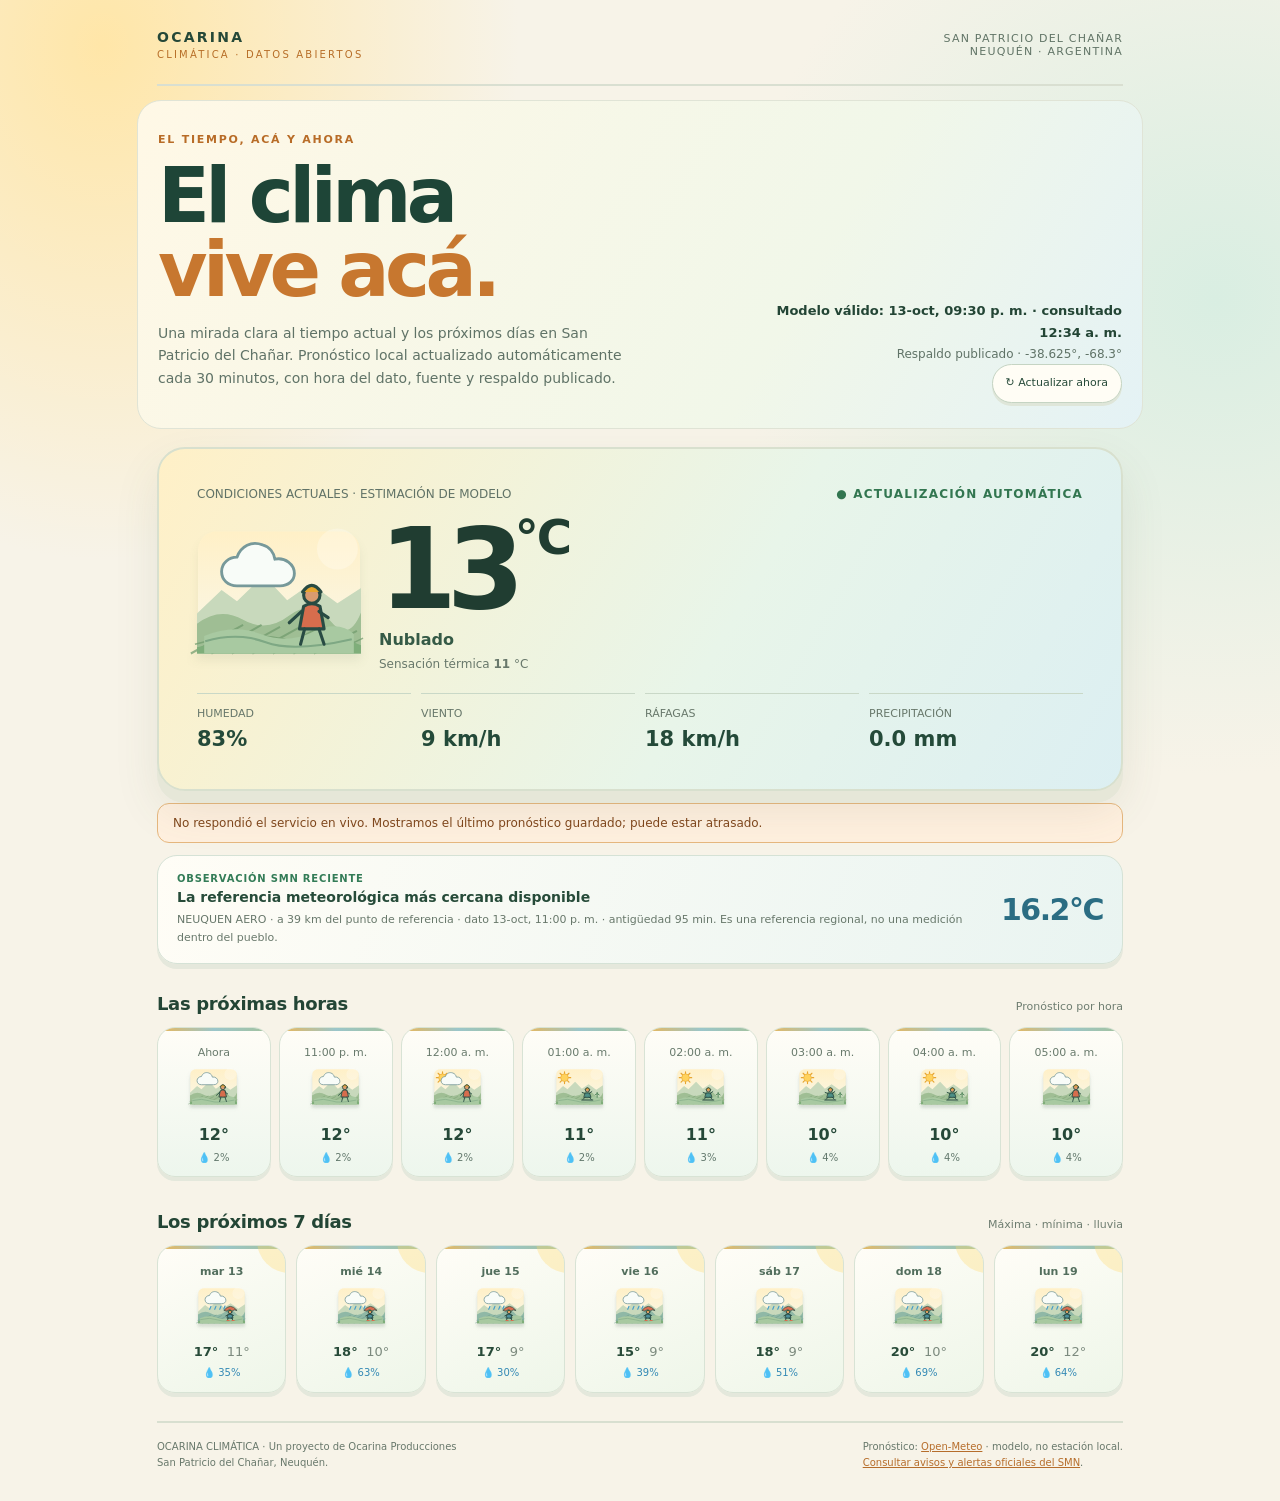
==== index.html @ 4f083917 "Enriquecer atlas meteorológico con paisaje ilustrado del valle" ====
<!doctype html>
<html lang="es">
<head>
<meta charset="utf-8">
<meta name="viewport" content="width=device-width,initial-scale=1,viewport-fit=cover">
<meta name="theme-color" content="#10251f">
<meta name="description" content="Clima actual y pronóstico de San Patricio del Chañar, Neuquén. Datos meteorológicos actualizados desde Open-Meteo.">
<title>Ocarina Climática · San Patricio del Chañar</title>
<style>
:root{color-scheme:dark;--bg:#0b1715;--panel:#142521;--line:#294039;--muted:#a8bbb2;--text:#f4f7ef;--lime:#d9f278;--blue:#a6d9f4}*{box-sizing:border-box}body{margin:0;background:radial-gradient(ellipse at 85% 0%,#23473a 0,transparent 42%),var(--bg);color:var(--text);font-family:Inter,ui-sans-serif,system-ui,-apple-system,"Segoe UI",sans-serif;min-height:100vh}.wrap{max-width:1050px;margin:auto;padding:22px clamp(16px,4vw,42px) 30px}.top{display:flex;align-items:center;justify-content:space-between;gap:16px;padding:7px 0 24px;border-bottom:1px solid var(--line)}.brand{font-weight:900;letter-spacing:.13em;font-size:13px}.brand span{display:block;color:var(--lime);font-weight:500;font-size:10px;margin-top:4px;letter-spacing:.22em}.place{font-size:11px;letter-spacing:.11em;color:var(--muted);text-align:right}.hero{padding:34px 0 24px;display:grid;grid-template-columns:1.25fr .75fr;gap:20px;align-items:end}.eyebrow{color:var(--lime);font-size:11px;letter-spacing:.16em;font-weight:800}.hero h1{font-size:clamp(38px,7vw,76px);line-height:.98;letter-spacing:-.06em;margin:13px 0 14px;max-width:650px}.hero h1 em{font-style:normal;color:var(--lime)}.sub{color:var(--muted);font-size:14px;line-height:1.6;max-width:470px}.status{justify-self:end;text-align:right;color:var(--muted);font-size:12px;line-height:1.7}.status strong{display:block;color:var(--text);font-size:13px}.current{background:linear-gradient(125deg,#1b342c,#12231f 75%);border:1px solid #355346;border-radius:24px;padding:clamp(20px,4vw,38px);position:relative;overflow:hidden}.current:after{content:"";position:absolute;width:250px;height:250px;border:1px solid #466453;border-radius:50%;right:-65px;top:-100px;box-shadow:0 0 0 28px #ffffff04,0 0 0 58px #ffffff03;pointer-events:none}.current-top{display:flex;justify-content:space-between;gap:15px;align-items:center;color:var(--muted);font-size:12px}.live{color:var(--lime);font-weight:800;letter-spacing:.1em}.now{display:flex;align-items:center;gap:18px;margin:12px 0 22px;position:relative;z-index:1}.icon{font-size:clamp(55px,9vw,90px);line-height:1}.temp{font-size:clamp(64px,12vw,112px);letter-spacing:-.09em;font-weight:750;line-height:1}.desc{font-size:16px;margin-top:5px}.feels{font-size:12px;color:var(--muted);margin-top:8px}.metrics{display:grid;grid-template-columns:repeat(4,1fr);gap:10px}.metric{border-top:1px solid #466052;padding-top:13px}.metric span{display:block;font-size:11px;color:var(--muted);margin-bottom:7px}.metric b{font-size:clamp(15px,2vw,21px);font-weight:700}.section-head{display:flex;align-items:baseline;justify-content:space-between;gap:12px;margin:29px 0 13px}.section-head h2{font-size:18px;margin:0;letter-spacing:-.02em}.section-head span{font-size:11px;color:var(--muted)}.hourly{display:grid;grid-template-columns:repeat(8,minmax(72px,1fr));gap:8px;overflow-x:auto;padding-bottom:5px}.hour{background:var(--panel);border:1px solid var(--line);border-radius:15px;text-align:center;padding:13px 8px;min-width:0}.hour time{font-size:11px;color:var(--muted)}.hour .small-icon{font-size:23px;margin:11px 0}.hour b{font-size:16px}.hour small{display:block;font-size:10px;color:var(--muted);margin-top:8px}.days{display:grid;grid-template-columns:repeat(7,minmax(0,1fr));gap:8px}.day{background:#111f1c;border:1px solid var(--line);border-radius:14px;padding:13px 8px;text-align:center}.day strong{font-size:11px}.day .small-icon{font-size:24px;margin:10px 0}.range{font-size:13px;font-weight:700}.range span{color:var(--muted);font-weight:500;margin-left:4px}.rain{font-size:10px;color:var(--blue);margin-top:8px}.foot{display:flex;justify-content:space-between;gap:15px;border-top:1px solid var(--line);margin-top:28px;padding-top:16px;color:var(--muted);font-size:10px;line-height:1.6}.foot a{color:var(--lime)}button{border:1px solid #587363;background:#1c352b;color:var(--text);border-radius:999px;padding:9px 13px;font:inherit;font-size:11px;cursor:pointer}button:hover{border-color:var(--lime)}.error{background:#402d21;border:1px solid #75543b;border-radius:12px;padding:12px 15px;color:#ffe2bd;font-size:12px;margin-top:12px;display:none}.error.show{display:block}.regional{margin-top:12px;background:#101f1c;border:1px solid var(--line);border-radius:16px;padding:17px 19px;display:grid;grid-template-columns:1fr auto;gap:10px;align-items:center}.regional h2{font-size:14px;margin:0 0 6px}.regional p{margin:0;color:var(--muted);font-size:11px;line-height:1.6}.regional .regional-temp{font-size:30px;font-weight:800;letter-spacing:-.05em}.regional .regional-state{font-size:10px;color:var(--lime);font-weight:800;letter-spacing:.08em;margin-bottom:5px}@media(max-width:400px){.regional{grid-template-columns:1fr}.regional .regional-temp{font-size:26px}}.loading{opacity:.65}@media(max-width:700px){.hero{grid-template-columns:1fr;gap:5px;padding-top:25px}.status{justify-self:start;text-align:left}.metrics{grid-template-columns:repeat(2,1fr);row-gap:17px}.days{grid-template-columns:repeat(4,minmax(0,1fr))}.day:nth-child(n+5){margin-top:0}.foot{flex-direction:column}.place{max-width:155px;font-size:9px}.current{border-radius:19px}}@media(max-width:400px){.days{grid-template-columns:repeat(2,minmax(0,1fr))}.now{gap:12px}.current{padding:18px}}

/* OCARINA ILUSTRADA · capa visual solamente; conserva DOM y comportamiento */
:root{
 color-scheme:light;
 --bg:#f7f3e8;--panel:#fffdf6;--line:#d8dfd0;--muted:#68786b;--text:#20382f;
 --lime:#d68a35;--blue:#378eb8;
}
body{
 background:
 radial-gradient(ellipse at 8% 3%,#ffe6a8 0,transparent 25%),
 radial-gradient(ellipse at 95% 20%,#d9eee2 0,transparent 28%),
 var(--bg);
 color:var(--text);
}
.top{border-bottom:2px solid #d9dfd1}
.brand{font-size:14px;letter-spacing:.16em;color:#254838}
.brand span{color:#b76e28}
.place{color:#627567}
.hero{position:relative;overflow:hidden;border-radius:24px;padding:32px 20px 25px;margin:14px -20px 18px;background:linear-gradient(120deg,#fff8e6 0%,#f1f7e9 65%,#e4f2f5 100%);border:1px solid #e0e4d6}
.hero h1{color:#1e4537}
.hero h1 em{color:#c7772f}
.eyebrow{color:#b86c27}
.sub{color:#607367}
.status{color:#607367}
.status strong{color:#234535}
button{border:1px solid #c5d4c3;background:#fffdf5;color:#264a39;box-shadow:0 3px 0 #dfe6d9;transition:transform .2s,box-shadow .2s}
button:hover{border-color:#c7772f;transform:translateY(-2px);box-shadow:0 5px 0 #dfe6d9}
.current{
 background:linear-gradient(120deg,#fff0c7 0%,#e8f5e9 58%,#dceff2 100%);
 border:2px solid #d8e0ce;border-radius:28px;color:#20382f;
 box-shadow:0 12px 0 #e6e7d8,0 20px 45px #4b63431a;
}
.current:after{content:"";position:absolute;right:-35px;top:-35px;width:235px;height:235px;border-radius:50%;background:radial-gradient(circle,#ffd15c 0 22%,#ffd15c44 23% 35%,#ffd15c19 36% 54%,transparent 55%);border:0;box-shadow:none;animation:ocarina-sun 7s ease-in-out infinite}
.current:before{content:"🧍🏻‍♀️  ☂️  🧍🏽‍♂️";position:absolute;right:20px;top:100px;z-index:0;font-size:38px;letter-spacing:-9px;filter:drop-shadow(0 5px 2px #344a291c);animation:ocarina-characters 5s ease-in-out infinite;pointer-events:none}
.current-top,.now,.metrics{position:relative;z-index:1}
.current-top{color:#617367}
.live{color:#327650}
.icon{filter:drop-shadow(0 5px 2px #344a2922);animation:ocarina-weather 4s ease-in-out infinite}
.temp{color:#203d31}
.desc{color:#355a46;font-weight:750}
.feels{color:#68786b}
.metric{border-top:1px solid #c9d8c7}
.metric span{color:#68786b}
.metric b{color:#244a39}
.section-head h2{color:#234535}
.section-head span{color:#6e7d70}
.hour{background:linear-gradient(180deg,#fffdf7,#edf6ed);border:1px solid #d8e3d5;border-radius:18px;box-shadow:0 4px 0 #e4e8dc;transition:transform .22s,box-shadow .22s}
.hour:hover,.day:hover{transform:translateY(-4px);box-shadow:0 8px 0 #dfe6d9}
.hour time{color:#697b6d}
.hour .small-icon,.day .small-icon{display:block;filter:drop-shadow(0 3px 1px #344a2915);animation:ocarina-weather 4.5s ease-in-out infinite}
.hour b{color:#254838}
.hour small{color:#62786c}
.days{gap:10px}
.day{position:relative;overflow:hidden;background:linear-gradient(155deg,#fffdf7,#eef6e9);border:1px solid #d8e3d5;border-radius:18px;padding:14px 8px;box-shadow:0 4px 0 #e4e8dc;transition:transform .22s,box-shadow .22s}
.day:after{content:"";position:absolute;width:65px;height:65px;border-radius:50%;right:-37px;top:-38px;background:#ffd76c55;pointer-events:none}
.day strong{color:#526e5d}
.range{color:#284b39}
.range span{color:#7c8a7e}
.rain{color:#3389b5}
.regional{background:linear-gradient(110deg,#fffdf6,#e9f4f1);border:1px solid #d5e2d6;border-radius:20px;box-shadow:0 5px 0 #e5e8dc}
.regional h2{color:#264b39}
.regional p{color:#68786b}
.regional .regional-temp{color:#2b6d83}
.regional .regional-state{color:#337c57}
.foot{border-top:2px solid #d8dfd0;color:#68786b}
.foot a{color:#b66d2b}
.error{background:#fff0df;border-color:#e6b77e;color:#81471c}
.loading{opacity:.7}
@keyframes ocarina-weather{0%,100%{transform:translateY(0) rotate(-2deg)}50%{transform:translateY(-5px) rotate(2deg)}}
@keyframes ocarina-sun{0%,100%{transform:scale(1);opacity:.85}50%{transform:scale(1.06);opacity:1}}
@keyframes ocarina-characters{0%,100%{transform:translateY(0)}50%{transform:translateY(-6px)}}
@media(max-width:700px){
 .hero{margin:8px 0 16px;padding:24px 18px;border-radius:20px}
 .current:before{right:10px;top:110px;font-size:28px;opacity:.35}
 .current:after{right:-95px;top:-60px;opacity:.65}
 .hour:hover,.day:hover{transform:none}
}
@media(max-width:430px){
 .current:before{display:none}
 .current:after{right:-130px;opacity:.45}
 .hero h1{font-size:clamp(38px,12vw,58px)}
}
@media(prefers-reduced-motion:reduce){
 .current:after,.current:before,.icon,.hour .small-icon,.day .small-icon{animation:none!important}
 .hour,.day,button{transition:none}
}


/* Biblioteca ilustrada original de Ocarina: escenas SVG según código y temperatura */
.current:before,.current:after{content:none!important;display:none!important}
.icon{width:clamp(84px,13vw,142px);height:104px;display:flex;align-items:center;justify-content:center;flex:0 0 auto;filter:none;animation:none}
.icon .weather-art{width:100%;height:100%;overflow:visible}
.small-icon{height:49px;display:flex;align-items:center;justify-content:center;margin:5px 0 8px!important;font-size:0!important}
.small-icon .weather-art{width:47px;height:43px;overflow:visible;flex:0 0 auto}
.weather-art{overflow:visible}
.weather-art .sun-rays{transform-origin:29px 30px;animation:ocarina-rays 18s linear infinite}
.weather-art .cloud{transform-origin:65px 38px;animation:ocarina-cloud 4.5s ease-in-out infinite}
.weather-art .rain-drops{animation:ocarina-rain .8s linear infinite}
.weather-art .snowflakes{animation:ocarina-snow 3.8s ease-in-out infinite}
.weather-art .person{transform-origin:112px 92px;animation:ocarina-person 3.8s ease-in-out infinite}
.weather-art .umbrella{transform-origin:110px 77px;animation:ocarina-umbrella 3s ease-in-out infinite}
.weather-art .lightning{transform-origin:68px 74px;animation:ocarina-flash 3.7s steps(1,end) infinite}
.weather-art .heat{animation:ocarina-heat 2s ease-in-out infinite}
.weather-art .wind-lines{animation:ocarina-wind 1.6s ease-in-out infinite;stroke-dasharray:14 5}
.weather-art.art-hot .sun-rays{animation-duration:10s}
.weather-art.art-snow .person{animation-name:ocarina-shiver;animation-duration:.45s}
.weather-art.art-wind .person{animation-name:ocarina-lean}
@keyframes ocarina-rays{to{transform:rotate(360deg)}}
@keyframes ocarina-cloud{0%,100%{transform:translateX(0)}50%{transform:translateX(3px)}}
@keyframes ocarina-rain{0%{transform:translateY(-1px)}100%{transform:translateY(5px)}}
@keyframes ocarina-snow{0%,100%{transform:translateY(-1px)}50%{transform:translateY(4px)}}
@keyframes ocarina-person{0%,100%{transform:translateY(0)}50%{transform:translateY(-2px)}}
@keyframes ocarina-umbrella{0%,100%{transform:rotate(-2deg)}50%{transform:rotate(2deg)}}
@keyframes ocarina-flash{0%,88%,94%,100%{opacity:1}90%,92%{opacity:.1}}
@keyframes ocarina-wind{0%,100%{transform:translateX(0);opacity:.75}50%{transform:translateX(5px);opacity:1}}
@keyframes ocarina-heat{0%,100%{transform:translateY(0);opacity:.8}50%{transform:translateY(-4px);opacity:1}}
@keyframes ocarina-shiver{0%,100%{transform:translateX(0)}25%{transform:translateX(-1.5px)}75%{transform:translateX(1.5px)}}
@keyframes ocarina-lean{0%,100%{transform:rotate(-5deg)}50%{transform:rotate(5deg)}}
@media(max-width:700px){.icon{width:90px;height:82px}.small-icon .weather-art{width:43px;height:40px}}
@media(prefers-reduced-motion:reduce){.weather-art *{animation:none!important}}


/* Dirección de arte: atlas meteorológico del valle */
.weather-art{border-radius:18px;overflow:visible;filter:drop-shadow(0 4px 2px #35574616)}
.current{position:relative;isolation:isolate;overflow:hidden}
.current:before{content:"";position:absolute;inset:0 0 auto;height:5px;z-index:0;display:block!important;background:linear-gradient(90deg,#E7A52F,#74B7C0,#80A879,#D96E50);opacity:.9}
.current-top,.now,.metrics{position:relative;z-index:1}
.current .icon{width:clamp(105px,16vw,164px);height:124px}
.current .weather-art{width:100%;height:100%;filter:drop-shadow(0 7px 5px #304a2c12)}
.hour,.day{position:relative;isolation:isolate;overflow:hidden}
.hour:before,.day:before{content:"";position:absolute;top:0;left:0;right:0;height:3px;background:linear-gradient(90deg,#e7a52f,#82b8bf,#8db386);opacity:.8}
.hour .small-icon,.day .small-icon{position:relative;z-index:1;min-height:52px}
.hour .weather-art,.day .weather-art{filter:drop-shadow(0 3px 2px #284b4316)}
.weather-art .vineyard{transform-origin:80px 105px;animation:ocarina-vineyard 7s ease-in-out infinite}
.weather-art.art-rain .cloud,.weather-art.art-storm .cloud{animation-name:ocarina-storm-cloud;animation-duration:3s}
.weather-art.art-rain .rain-drops,.weather-art.art-storm .rain-drops{animation-duration:.58s}
.weather-art.art-sun .sun-rays,.weather-art.art-hot .sun-rays{animation-duration:13s}
.weather-art.art-hot{filter:drop-shadow(0 4px 4px #e7a52f22)}
.weather-art.art-fog{filter:drop-shadow(0 4px 3px #7da5a522)}
.weather-art.art-snow .snowflakes,.weather-art.art-cold .snowflakes{animation-duration:5s}
.weather-art.art-flood .person{animation:ocarina-person 4s ease-in-out infinite}
@keyframes ocarina-storm-cloud{0%,100%{transform:translateX(-1px)}50%{transform:translateX(4px)}}
@keyframes ocarina-vineyard{0%,100%{opacity:.68}50%{opacity:.9}}
@media(max-width:700px){
 .current .icon{width:102px;height:98px}
 .hour .small-icon,.day .small-icon{min-height:46px}
}
@media(max-width:430px){
 .current .icon{width:86px;height:86px}
 .hour .weather-art,.day .weather-art{width:39px;height:37px}
}
@media(prefers-reduced-motion:reduce){.weather-art .vineyard{animation:none!important}}

</style>
</head>
<body><div class="wrap">
<header class="top"><div class="brand">OCARINA<span>CLIMÁTICA · DATOS ABIERTOS</span></div><div class="place">SAN PATRICIO DEL CHAÑAR<br>NEUQUÉN · ARGENTINA</div></header>
<main>
<section class="hero"><div><div class="eyebrow">EL TIEMPO, ACÁ Y AHORA</div><h1>El clima<br><em>vive acá.</em></h1><p class="sub">Una mirada clara al tiempo actual y los próximos días en San Patricio del Chañar. Pronóstico local actualizado automáticamente cada 30 minutos, con hora del dato, fuente y respaldo publicado.</p></div><div class="status"><strong id="updated">Conectando con el servicio meteorológico…</strong><span id="coordinates">Ubicación de referencia · San Patricio del Chañar</span><br><button id="refresh" type="button">↻ Actualizar ahora</button></div></section>
<section class="current" aria-label="Clima actual"><div class="current-top"><span>CONDICIONES ACTUALES · ESTIMACIÓN DE MODELO</span><span class="live">● ACTUALIZACIÓN AUTOMÁTICA</span></div><div class="now"><div class="icon" id="currentIcon" aria-hidden="true">⛅</div><div><div class="temp"><span id="temperature">—</span><span style="font-size:.43em;vertical-align:top;letter-spacing:-.04em">°C</span></div><div class="desc" id="condition">Consultando condiciones…</div><div class="feels">Sensación térmica <b id="feels">—</b> °C</div></div></div><div class="metrics"><div class="metric"><span>HUMEDAD</span><b id="humidity">—</b></div><div class="metric"><span>VIENTO</span><b id="wind">—</b></div><div class="metric"><span>RÁFAGAS</span><b id="gust">—</b></div><div class="metric"><span>PRECIPITACIÓN</span><b id="precip">—</b></div></div></section>
<div class="error" id="error" role="status">No pudimos actualizar los datos. Revisá tu conexión e intentá de nuevo. Se volverá a intentar automáticamente.</div>
<section class="regional" aria-label="Observación oficial cercana"><div><div class="regional-state" id="regionalStatus">SONDEANDO OBSERVACIONES OFICIALES</div><h2>La referencia meteorológica más cercana disponible</h2><p id="regionalDetail">Buscando una observación SMN reciente. Si la estación está lejos, se informa la distancia y no se presenta como medición del pueblo.</p></div><div class="regional-temp" id="regionalTemp">—</div></section>
<section><div class="section-head"><h2>Las próximas horas</h2><span>Pronóstico por hora</span></div><div class="hourly" id="hourly"><div class="hour">Cargando…</div></div></section>
<section><div class="section-head"><h2>Los próximos 7 días</h2><span>Máxima · mínima · lluvia</span></div><div class="days" id="days"><div class="day">Cargando…</div></div></section>
</main>
<footer class="foot"><div>OCARINA CLIMÁTICA · Un proyecto de Ocarina Producciones<br>San Patricio del Chañar, Neuquén.</div><div>Pronóstico: <a href="https://open-meteo.com/" target="_blank" rel="noopener noreferrer">Open-Meteo</a> · modelo, no estación local.<br><a href="https://ws2.smn.gob.ar/alertas" target="_blank" rel="noopener noreferrer">Consultar avisos y alertas oficiales del SMN</a>.</div></footer>
</div>
<script>
(()=>{'use strict';
const $=id=>document.getElementById(id);
const lat=-38.625,lon=-68.3;
const codes={0:['Despejado','☀️'],1:['Mayormente despejado','🌤️'],2:['Parcialmente nublado','⛅'],3:['Nublado','☁️'],45:['Niebla','🌫️'],48:['Niebla engelante','🌫️'],51:['Llovizna leve','🌦️'],53:['Llovizna','🌦️'],55:['Llovizna intensa','🌧️'],56:['Llovizna engelante','🌧️'],57:['Llovizna engelante intensa','🌧️'],61:['Lluvia leve','🌦️'],63:['Lluvia','🌧️'],65:['Lluvia intensa','🌧️'],66:['Lluvia engelante','🌧️'],67:['Lluvia engelante intensa','🌧️'],71:['Nieve leve','🌨️'],73:['Nevada','🌨️'],75:['Nevada intensa','❄️'],77:['Granizo menudo','🌨️'],80:['Chaparrones leves','🌦️'],81:['Chaparrones','🌧️'],82:['Chaparrones intensos','⛈️'],85:['Chubascos de nieve','🌨️'],86:['Chubascos de nieve intensos','❄️'],95:['Tormenta','⛈️'],96:['Tormenta con granizo','⛈️'],99:['Tormenta fuerte con granizo','⛈️']};
const fmt=(v,suffix='',digits=0)=>v==null||!Number.isFinite(Number(v))?'—':Number(v).toFixed(digits)+suffix;
function weatherArt(code,temp=null,wind=null){
const hasTemp=temp!==null&&temp!==undefined&&temp!==''&&Number.isFinite(Number(temp));
const hasWind=wind!==null&&wind!==undefined&&wind!==''&&Number.isFinite(Number(wind));
const hot=hasTemp&&Number(temp)>=33;
const cold=hasTemp&&Number(temp)<=0;
let kind='cloud';
if([95,96,99,82].includes(Number(code)))kind='storm';
else if([71,73,75,77,85,86].includes(Number(code)))kind='snow';
else if([51,53,55,56,57,61,63,65,66,67,80,81].includes(Number(code)))kind='rain';
else if(cold)kind='cold';
else if(hasWind&&Number(wind)>=40)kind='wind';
else if(hot)kind='hot';
else if([45,48].includes(Number(code)))kind='fog';
else if(Number(code)===0||Number(code)===1)kind='sun';
else if(Number(code)===2)kind='partly';
if(String(code)==='flood')kind='flood';
const commonStart='<svg class="weather-art art-'+kind+'" viewBox="0 0 160 120" role="img" aria-hidden="true" xmlns="http://www.w3.org/2000/svg">';
const end='</svg>';
const sun='<g class="sun-rays" stroke="#E7A52F" stroke-width="4" stroke-linecap="round"><path d="M29 10v7M29 43v7M8 30h7M43 30h7M14 15l5 5M39 40l5 5M44 15l-5 5M19 40l-5 5"/></g><circle cx="29" cy="30" r="13" fill="#FFD25D" stroke="#E7A52F" stroke-width="2"/>';
const cloud='<g class="cloud"><path d="M39 54c-9 0-15-6-15-14 0-8 7-14 15-14 4-11 14-16 25-12 7 2 11 8 12 14 10-2 19 5 19 14 0 7-6 12-14 12Z" fill="#F8FCF8" stroke="#77999A" stroke-width="2.8" stroke-linejoin="round"/></g>';
const person='<g class="person" stroke="#284B43" stroke-width="3" stroke-linecap="round" stroke-linejoin="round"><circle cx="112" cy="63" r="8" fill="#D99B70"/><path d="M103 60q9-13 18 0" fill="#E7A52F" stroke="#284B43"/><path d="M104 74q8-5 16 0l4 22h-24Z" fill="#D76D4D"/><path d="M105 96l-4 15M119 96l5 15M102 79l-12 11M119 79l9 6" fill="none"/></g>';
const ground='<path d="M7 103Q36 91 62 101T113 99T153 101V120H7Z" fill="#A8C9A1"/><path d="M8 108Q40 99 67 109T151 106" fill="none" stroke="#7EA884" stroke-width="2"/>';
const backdrop='<defs><linearGradient id="sky" x1="0" y1="0" x2="0" y2="1"><stop stop-color="'+(kind==='rain'||kind==='storm'||kind==='fog'?'#C9DFE2':kind==='snow'||kind==='cold'?'#EAF5F5':'#FFF0C7')+'"/><stop offset="1" stop-color="'+(kind==='rain'||kind==='storm'?'#E9F2ED':kind==='snow'||kind==='cold'?'#F8FCF7':'#F9F7E9')+'"/></linearGradient><linearGradient id="river" x1="0" y1="0" x2="1" y2="1"><stop stop-color="#80C5D9"/><stop offset="1" stop-color="#4E9FBF"/></linearGradient></defs><rect x="1" y="1" width="158" height="118" rx="18" fill="url(#sky)"/><circle cx="137" cy="18" r="20" fill="#FFFFFF" opacity=".25"/><path d="M0 81L24 58 39 69 65 44 88 68 111 52 137 71 160 56V120H0Z" fill="'+(kind==='snow'||kind==='cold'?'#C5DCDD':'#C8D9BC')+'"/><path d="M0 91Q22 74 45 87T90 83T130 88T160 80V120H0Z" fill="'+(kind==='rain'||kind==='storm'?'#8FB8A6':'#9FBE94')+'"/><g class="vineyard" fill="none" stroke="'+(kind==='rain'||kind==='storm'?'#5F927F':'#709B6D')+'" stroke-width="2" opacity=".72"><path d="M-6 120L45 92M14 120L63 92M34 120L81 94M54 120L99 95M74 120L118 95M94 120L137 96M114 120L156 98"/><path d="M-2 111Q50 96 93 108T162 105" stroke-width="1.5"/></g><path d="M0 114Q32 106 59 114T110 111T160 112V120H0Z" fill="'+(kind==='flood'?'#69B5D0':'#7FAE7A')+'"/>';
let scene='';
if(kind==='sun')scene=sun+ground+'<g class="sun-person" stroke="#284B43" stroke-width="3" stroke-linecap="round"><circle cx="107" cy="72" r="7" fill="#D99B70"/><path d="M99 70q8-12 16 0" fill="#E7A52F"/><path d="M100 82l14 0 5 15H96Z" fill="#4D8F86"/><path d="M99 96l-7 8M113 96l7 8M99 84l-10-4M113 84l9-7" fill="none"/><path d="M88 106h37" stroke-width="4"/></g><path d="M133 88q8-9 14 0M140 80v17" fill="none" stroke="#477F54" stroke-width="3" stroke-linecap="round"/>';
else if(kind==='partly')scene=sun+cloud+ground+person;
else if(kind==='rain')scene=cloud+'<g class="rain-drops" stroke="#439BC8" stroke-width="4" stroke-linecap="round"><path d="M44 63l-4 10M61 63l-4 10M78 63l-4 10M92 62l-4 10"/></g>'+ground+'<g class="umbrella"><path d="M88 77Q110 49 133 77Q122 72 116 79Q105 70 98 79Z" fill="#D96E50" stroke="#284B43" stroke-width="2.5"/><path d="M110 76v23q0 7 7 5" fill="none" stroke="#284B43" stroke-width="3" stroke-linecap="round"/></g><g class="person" stroke="#284B43" stroke-width="3" stroke-linecap="round" stroke-linejoin="round"><circle cx="109" cy="82" r="6" fill="#D99B70"/><path d="M102 80q7-9 14 0" fill="#E7A52F"/><path d="M103 90l13 0 3 13h-19Z" fill="#4C8F9B"/><path d="M103 102l-3 9M115 102l4 9M103 92l-8 3M115 92l6 2" fill="none"/><path d="M99 111h7M116 111h7" stroke="#D96E50" stroke-width="4"/></g>';
else if(kind==='snow')scene=cloud+'<g class="snowflakes" fill="#FFFFFF" stroke="#65A9CC" stroke-width="2.5"><path d="M43 65v13M37 69l12 7M49 69l-12 7"/><path d="M73 63v13M67 67l12 7M79 67l-12 7"/><circle cx="91" cy="71" r="3"/></g>'+ground+'<g class="person" stroke="#284B43" stroke-width="3" stroke-linecap="round" stroke-linejoin="round"><circle cx="113" cy="76" r="8" fill="#D99B70"/><path d="M103 74q10-15 20 0" fill="#477C73"/><path d="M103 73q10-12 20 0" fill="none" stroke="#E7A52F" stroke-width="4"/><path d="M101 85q12-5 23 1l4 18h-31Z" fill="#6D83B7"/><path d="M105 102l-4 9M119 102l5 9M102 88l-9 7M122 88l8 7" fill="none"/><path d="M105 87h15" stroke="#D96E50" stroke-width="4"/></g>';
else if(kind==='cold')scene='<g class="snowflakes" fill="#FFFFFF" stroke="#65A9CC" stroke-width="2.5"><path d="M24 20v13M18 24l12 7M30 24l-12 7"/><path d="M50 31v13M44 35l12 7M56 35l-12 7"/></g><path d="M7 103Q36 91 62 101T113 99T153 101V120H7Z" fill="#D7E9E8"/><g class="person" stroke="#284B43" stroke-width="3" stroke-linecap="round" stroke-linejoin="round"><circle cx="112" cy="67" r="8" fill="#D99B70"/><path d="M103 65q9-13 18 0" fill="#477C73"/><path d="M103 64q9-11 18 0" fill="none" stroke="#D96E50" stroke-width="4"/><path d="M101 77q12-5 23 1l4 24h-31Z" fill="#6D83B7"/><path d="M106 100l-4 11M120 100l4 11M102 81l-8 8M122 81l8 8" fill="none"/><path d="M105 78h15" stroke="#D96E50" stroke-width="4"/></g>';
else if(kind==='storm')scene=cloud+'<path class="lightning" d="M68 57l-11 20h11l-7 17 22-26H71l8-11Z" fill="#FFD25D" stroke="#D99A2B" stroke-width="2" stroke-linejoin="round"/><g class="rain-drops" stroke="#439BC8" stroke-width="4" stroke-linecap="round"><path d="M42 64l-4 10M91 63l-4 10"/></g>'+ground+'<path d="M96 82l18-15 19 15" fill="#D96E50" stroke="#284B43" stroke-width="3" stroke-linejoin="round"/><path d="M101 81v24h27V81" fill="#FFF0D3" stroke="#284B43" stroke-width="3"/><rect x="111" y="91" width="7" height="14" rx="2" fill="#7CA6B5"/>';
else if(kind==='wind')scene='<path class="wind-lines" d="M10 38h47q10 0 10-8t-10-7M15 52h65q12 0 12-9t-11-9M20 66h40q9 0 9-7" fill="none" stroke="#64A7B5" stroke-width="4" stroke-linecap="round"/><path d="M8 103Q36 91 62 101T113 99T153 101V120H7Z" fill="#A8C9A1"/><g class="person" stroke="#284B43" stroke-width="3" stroke-linecap="round" stroke-linejoin="round"><circle cx="112" cy="68" r="8" fill="#D99B70"/><path d="M103 66q9-13 18 0" fill="#E7A52F"/><path d="M103 79l16 0 4 22h-23Z" fill="#D76D4D"/><path d="M104 99l-4 12M119 99l4 12M104 81l-11-7M118 81l13-12" fill="none"/><path d="M128 68q11-8 18 1" fill="none" stroke="#D96E50" stroke-width="3"/></g>';
else if(kind==='flood')scene='<path d="M0 77Q16 68 32 77T64 77T96 77T128 77T160 77V120H0Z" fill="#70B7D2" stroke="#398EAF" stroke-width="2"/><path d="M0 91Q16 82 32 91T64 91T96 91T128 91T160 91M0 106Q16 97 32 106T64 106T96 106T128 106T160 106" fill="none" stroke="#E6F7FA" stroke-width="3"/><path d="M15 66l30-23 31 23v18H15Z" fill="#F6D9A4" stroke="#284B43" stroke-width="3" stroke-linejoin="round"/><path d="M23 67h45v10H23Z" fill="#D96E50"/><g class="person" stroke="#284B43" stroke-width="3" stroke-linecap="round"><circle cx="111" cy="57" r="8" fill="#D99B70"/><path d="M102 55q9-13 18 0" fill="#E7A52F"/><path d="M103 68h17l4 18h-25Z" fill="#D76D4D"/><path d="M104 85l-3 8M119 85l4 8" fill="none"/><path d="M99 92h9M119 92h9" stroke="#E7A52F" stroke-width="5"/></g>';
else if(kind==='hot')scene='<g class="heat"><path d="M20 57q-8-9 0-18t0-18M40 57q-8-9 0-18t0-18M60 57q-8-9 0-18t0-18" fill="none" stroke="#E7A52F" stroke-width="3" stroke-linecap="round"/></g>'+sun+ground+'<g class="person" stroke="#284B43" stroke-width="3" stroke-linecap="round" stroke-linejoin="round"><path d="M90 73q22-16 44 0Z" fill="#E7A52F"/><path d="M98 73q12-6 27 0" fill="#D99B70"/><circle cx="112" cy="80" r="8" fill="#D99B70"/><path d="M103 79q9-12 18 0" fill="#6B5038"/><path d="M103 89l18 0 4 15H99Z" fill="#D96E50"/><path d="M103 103l-4 8M120 103l4 8M103 92l-9 5M120 92l7 5" fill="none"/><path d="M132 87v13q0 4 4 4t4-4V87Z" fill="#8CC5D5" stroke-width="2"/><path d="M131 87h10" stroke-width="3"/></g>';
else if(kind==='fog')scene='<path d="M14 63Q32 49 51 61T91 60T148 61" fill="none" stroke="#C2D6D0" stroke-width="13" stroke-linecap="round"/><path d="M10 79Q32 65 52 77T99 76T150 77" fill="none" stroke="#AFC9C5" stroke-width="10" stroke-linecap="round"/>'+ground+'<g class="person" stroke="#284B43" stroke-width="3" stroke-linecap="round"><circle cx="112" cy="72" r="8" fill="#D99B70"/><path d="M103 70q9-13 18 0" fill="#477C73"/><path d="M103 82h18l3 20H100Z" fill="#A3BDB6"/><path d="M104 101l-3 10M118 101l5 10" fill="none"/></g>';
else scene=cloud+ground+person;
return commonStart+backdrop+scene+end;
}
const desc=(c,temp=null,wind=null)=>{const base=codes[c]||['Condición variable',''];let label=base[0];if(String(c)==='flood')label='Advertencia de inundación';else if(wind!==null&&wind!==undefined&&wind!==''&&Number.isFinite(Number(wind))&&Number(wind)>=40&&!([95,96,99].includes(Number(c))))label='Viento fuerte';else if(temp!==null&&temp!==undefined&&temp!==''&&Number.isFinite(Number(temp))&&Number(temp)>=33&&[0,1,2,3].includes(Number(c)))label='Mucho calor';return [label,weatherArt(c,temp,wind)];};
function dayName(s){return new Date(s+'T12:00:00').toLocaleDateString('es-AR',{weekday:'short',day:'numeric'}).replace('.','')}
function hourName(s){return new Date(s).toLocaleTimeString('es-AR',{hour:'2-digit',minute:'2-digit'})}
function render(data,meta={}){
const c=data.current, d=desc(c.weather_code,c.temperature_2m,c.wind_speed_10m);
$('temperature').textContent=fmt(c.temperature_2m);$('condition').textContent=d[0];$('currentIcon').innerHTML=d[1];$('feels').textContent=fmt(c.apparent_temperature);$('humidity').textContent=fmt(c.relative_humidity_2m,'%');$('wind').textContent=fmt(c.wind_speed_10m,' km/h');$('gust').textContent=fmt(c.wind_gusts_10m,' km/h');$('precip').textContent=fmt(c.precipitation,' mm',1);
const times=data.hourly.time, start=times.findIndex(t=>t>=c.time), idx=Math.max(0,start);
$('hourly').innerHTML=Array.from({length:8},(_,i)=>{const n=idx+i,wx=desc(data.hourly.weather_code[n],data.hourly.temperature_2m[n],data.hourly.wind_speed_10m[n]);if(n>=times.length)return '';return '<div class="hour"><time>'+ (i===0?'Ahora':hourName(times[n]))+'</time><div class="small-icon">'+wx[1]+'</div><b>'+fmt(data.hourly.temperature_2m[n])+'°</b><small>💧 '+fmt(data.hourly.precipitation_probability[n],'%')+'</small></div>'}).join('');
$('days').innerHTML=data.daily.time.map((date,i)=>{const wx=desc(data.daily.weather_code[i],data.daily.temperature_2m_max[i],data.daily.wind_speed_10m_max?.[i]);return '<div class="day"><strong>'+dayName(date)+'</strong><div class="small-icon">'+wx[1]+'</div><div class="range">'+fmt(data.daily.temperature_2m_max[i])+'° <span>'+fmt(data.daily.temperature_2m_min[i])+'°</span></div><div class="rain">💧 '+fmt(data.daily.precipitation_probability_max[i],'%')+'</div></div>'}).join('');
const stamp=new Date(c.time);const stampText=Number.isNaN(stamp.getTime())?'hora no disponible':stamp.toLocaleString('es-AR',{day:'2-digit',month:'short',hour:'2-digit',minute:'2-digit'});const retrieved=meta.retrievedAt?new Date(meta.retrievedAt):null;const retrievedText=retrieved&&!Number.isNaN(retrieved.getTime())?' · consultado '+retrieved.toLocaleTimeString('es-AR',{hour:'2-digit',minute:'2-digit'}):'';$('updated').textContent='Modelo válido: '+stampText+retrievedText;$('error').classList.remove('show');$('coordinates').textContent='Punto de referencia provisional · '+lat+'°, '+lon+'°';
}
let busy=false;let lastGoodData=null;
const apiUrl='https://api.open-meteo.com/v1/forecast?latitude='+lat+'&longitude='+lon+'&current=temperature_2m,relative_humidity_2m,apparent_temperature,is_day,precipitation,weather_code,wind_speed_10m,wind_direction_10m,wind_gusts_10m&hourly=temperature_2m,precipitation_probability,weather_code&daily=weather_code,temperature_2m_max,temperature_2m_min,precipitation_probability_max&timezone=America%2FArgentina%2FCordoba&forecast_days=7&wind_speed_unit=kmh&precipitation_unit=mm';
async function fetchJson(url,timeoutMs=18000){const controller=new AbortController();const timer=setTimeout(()=>controller.abort(),timeoutMs);try{const response=await fetch(url,{cache:'no-store',signal:controller.signal});if(!response.ok)throw new Error('HTTP '+response.status);return await response.json()}finally{clearTimeout(timer)}}
function isForecast(data){return !!(data&&data.current&&data.current.time&&data.hourly&&Array.isArray(data.hourly.time)&&data.hourly.time.length>=8&&data.daily&&Array.isArray(data.daily.time)&&data.daily.time.length>=3)}
async function update(){if(busy)return;busy=true;$('refresh').disabled=true;$('refresh').textContent='Actualizando…';let liveError=null;try{const data=await fetchJson(apiUrl);if(!isForecast(data))throw new Error('Respuesta meteorológica incompleta');lastGoodData=data;render(data,{retrievedAt:new Date().toISOString(),mode:'live'});$('coordinates').textContent='Modelo meteorológico · referencia provisional '+lat+'°, '+lon+'°';}catch(e){liveError=e;try{const snapshot=await fetchJson('./data/live/open-meteo.json?cacheBust='+Date.now(),10000);if(snapshot.status!=='ready'||!isForecast(snapshot.data))throw new Error('Snapshot no válido');lastGoodData=snapshot.data;render(snapshot.data,{retrievedAt:snapshot.retrievedAt,mode:'snapshot'});$('coordinates').textContent='Respaldo publicado · '+(snapshot.location?.latitude??lat)+'°, '+(snapshot.location?.longitude??lon)+'°';$('error').textContent='No respondió el servicio en vivo. Mostramos el último pronóstico guardado; puede estar atrasado.';$('error').classList.add('show');}catch(snapshotError){if(lastGoodData){render(lastGoodData,{retrievedAt:new Date().toISOString(),mode:'cached-session'});$('error').textContent='Sin conexión a las fuentes. Se conserva la última respuesta válida de esta sesión.';$('error').classList.add('show')}else{$('error').textContent='No pudimos obtener un dato nuevo ni un respaldo publicado. Revisá la conexión e intentá de nuevo.';$('error').classList.add('show');$('condition').textContent='Datos temporalmente no disponibles';console.warn('Clima no disponible',liveError,snapshotError)}}}finally{busy=false;$('refresh').disabled=false;$('refresh').textContent='↻ Actualizar ahora'}}
async function loadRegionalObservation(){try{const data=await fetchJson('./data/live/smn-nearby-observations.json?cacheBust='+Date.now(),10000);const station=data.selected;if(data.status==='ready'&&station&&Number.isFinite(Number(data.temperature))){$('regionalStatus').textContent='OBSERVACIÓN SMN RECIENTE';$('regionalTemp').textContent=Number(data.temperature).toFixed(1)+'°C';const when=station.observedAt?new Date(station.observedAt):null;const whenText=when&&!Number.isNaN(when.getTime())?when.toLocaleString('es-AR',{day:'2-digit',month:'short',hour:'2-digit',minute:'2-digit'}):'hora no disponible';$('regionalDetail').textContent=(station.stationName||'Estación SMN')+' · a '+station.distanceKm+' km del punto de referencia · dato '+whenText+' · antigüedad '+data.ageMinutes+' min. Es una referencia regional, no una medición dentro del pueblo.';}else{$('regionalStatus').textContent=data.status==='stale'?'OBSERVACIÓN ATRASADA':'SIN OBSERVACIÓN REGIONAL VALIDADA';$('regionalTemp').textContent='—';$('regionalDetail').textContent='El sondeador no encontró una observación con temperatura y antigüedad aceptable en las estaciones consultadas. No se inventa ni se sustituye por el pronóstico.';}}catch(e){$('regionalStatus').textContent='OBSERVACIÓN NO DISPONIBLE';$('regionalTemp').textContent='—';$('regionalDetail').textContent='La capa de observaciones oficiales no respondió. El pronóstico modelado continúa funcionando por separado.'}}
$('refresh').addEventListener('click',update);update();loadRegionalObservation();setInterval(update,30*60*1000);setInterval(loadRegionalObservation,30*60*1000);
})();
</script>
</body></html>
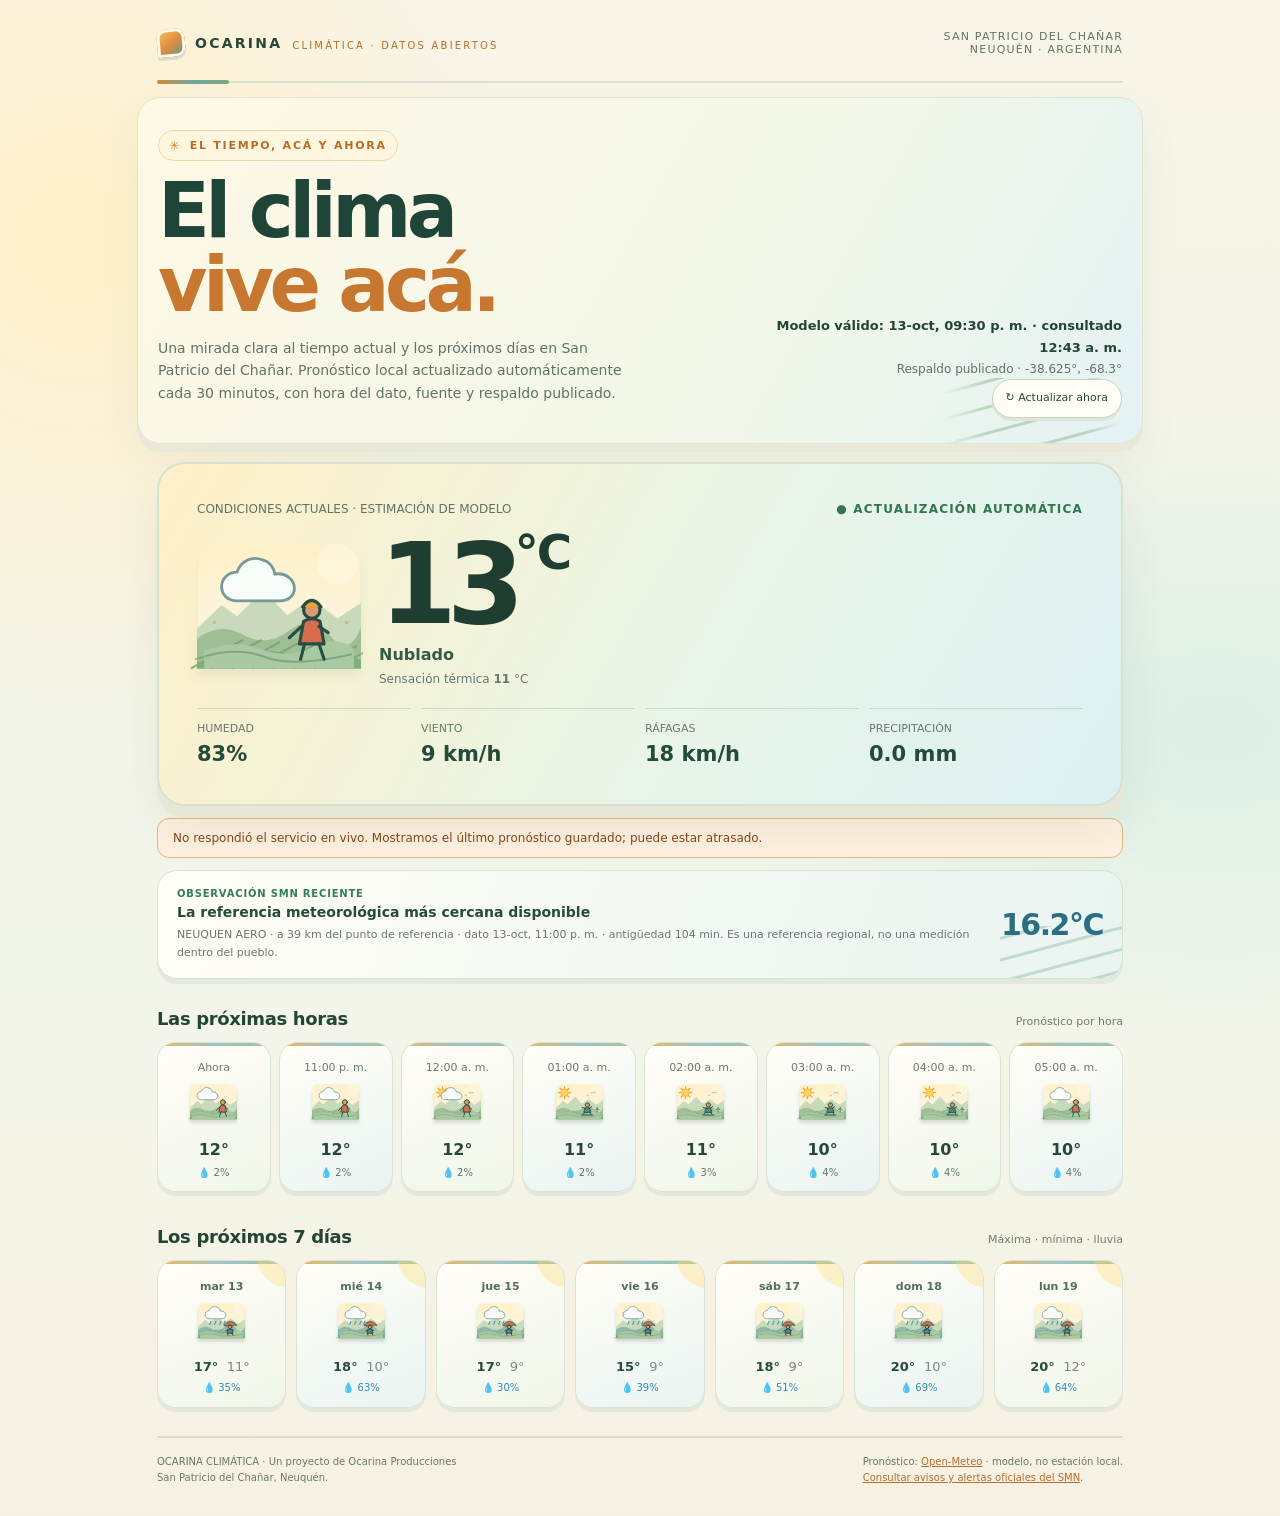
==== commit abbb099f: "Ampliar riqueza ilustrada y microanimaciones de Ocarina Climática" ====
--- a/index.html
+++ b/index.html
@@ -161,6 +161,48 @@
 }
 @media(prefers-reduced-motion:reduce){.weather-art .vineyard{animation:none!important}}
 
+
+
+/* CAPA EDITORIAL EXTRA · ilustración, atmósfera y microanimación; sin cambios de estructura */
+:root{--paper:#fbf7eb;--ink:#244536;--accent-sun:#e7a52f;--accent-river:#58a9c2}
+body{background-image:radial-gradient(ellipse at 6% 16%,#fff0c9 0,transparent 26%),radial-gradient(ellipse at 95% 48%,#dcefe6 0,transparent 29%),linear-gradient(180deg,#f8f4e8,#f2f5e9 65%,#f7f1e3)}
+.wrap{position:relative}
+.top{position:relative}
+.top:after{content:"";height:4px;width:72px;position:absolute;bottom:-3px;left:0;border-radius:8px;background:linear-gradient(90deg,#d68a35,#6ba8a2,#7fa879)}
+.brand{display:flex;align-items:center;gap:10px}
+.brand:before{content:"";width:28px;height:28px;display:block;border-radius:9px 9px 9px 3px;background:linear-gradient(145deg,#f5c65b,#df8d42 52%,#4e9e93);box-shadow:inset 0 0 0 3px #fff8e9,0 3px 0 #d8dfd0;transform:rotate(-5deg)}
+.hero{box-shadow:0 8px 0 #e9e8d9,0 18px 40px #476a4310}
+.hero:after{content:"";position:absolute;right:2%;bottom:-30px;width:180px;height:95px;pointer-events:none;opacity:.55;background:repeating-linear-gradient(165deg,transparent 0 13px,#9ab89a 14px 16px,transparent 17px 25px);mask-image:linear-gradient(90deg,transparent,#000 25%,#000 80%,transparent)}
+.hero>div{position:relative;z-index:1}
+.eyebrow{display:inline-flex;align-items:center;gap:8px;padding:7px 10px;border-radius:999px;background:#fff6df;border:1px solid #f0d7a6}
+.eyebrow:before{content:"✳";font-size:13px;color:#d68a35}
+.current{box-shadow:0 12px 0 #e7e7d8,0 24px 48px #42674c17}
+.current .icon{position:relative;z-index:2;overflow:visible}
+.current .icon:after{content:"";position:absolute;inset:9% 7%;z-index:-1;border-radius:46% 54% 52% 48%;background:radial-gradient(ellipse,#fffdf6c9 0%,#fffdf650 56%,transparent 72%);animation:ocarina-orbit 8s ease-in-out infinite}
+.weather-art{overflow:visible;transform-origin:50% 70%;animation:ocarina-scene-breathe 7s ease-in-out infinite}
+.weather-art .atmosphere-birds{transform-origin:center;animation:ocarina-birds 9s ease-in-out infinite}
+.weather-art .atmosphere-seeds{animation:ocarina-seeds 4s ease-in-out infinite}
+.weather-art .atmosphere-ripples{animation:ocarina-ripples 2.4s ease-in-out infinite}
+.weather-art .atmosphere-sparkles{animation:ocarina-sparkle 3.5s ease-in-out infinite}
+.weather-art .atmosphere-mist{animation:ocarina-mist 5s ease-in-out infinite}
+.weather-art .atmosphere-dust{animation:ocarina-seeds 5s ease-in-out infinite}
+.hour,.day{backdrop-filter:saturate(1.05)}
+.hour:nth-child(odd),.day:nth-child(odd){background:linear-gradient(155deg,#fffdf8,#f0f6e9)}
+.hour:nth-child(even),.day:nth-child(even){background:linear-gradient(155deg,#fffdf6,#eaf4f2)}
+.hour .small-icon .weather-art,.day .small-icon .weather-art{animation-duration:5.5s}
+.regional{position:relative;overflow:hidden}
+.regional:after{content:"";position:absolute;right:-18px;bottom:-38px;width:140px;height:90px;opacity:.45;pointer-events:none;background:repeating-linear-gradient(165deg,transparent 0 10px,#93b7a0 11px 13px,transparent 14px 21px)}
+.regional>div{position:relative;z-index:1}
+@keyframes ocarina-scene-breathe{0%,100%{translate:0 0}50%{translate:0 -1.5px}}
+@keyframes ocarina-orbit{0%,100%{transform:scale(.96);opacity:.55}50%{transform:scale(1.04);opacity:.9}}
+@keyframes ocarina-birds{0%,100%{translate:0 0}50%{translate:3px -2px}}
+@keyframes ocarina-seeds{0%,100%{opacity:.5;translate:0 0}50%{opacity:1;translate:0 -3px}}
+@keyframes ocarina-ripples{0%,100%{opacity:.45;translate:0 0}50%{opacity:1;translate:2px 0}}
+@keyframes ocarina-sparkle{0%,100%{opacity:.5}50%{opacity:1}}
+@keyframes ocarina-mist{0%,100%{translate:-2px 0;opacity:.55}50%{translate:3px 0;opacity:.95}}
+@media(max-width:700px){.brand:before{width:24px;height:24px}.hero:after{right:-15px;opacity:.25}.current .icon:after{inset:15% 5%}.weather-art{animation-duration:8s}}
+@media(prefers-reduced-motion:reduce){.weather-art,.weather-art .atmosphere-birds,.weather-art .atmosphere-seeds,.weather-art .atmosphere-ripples,.weather-art .atmosphere-sparkles,.weather-art .atmosphere-mist,.weather-art .atmosphere-dust,.current .icon:after{animation:none!important}}
+
 </style>
 </head>
 <body><div class="wrap">
@@ -204,6 +246,15 @@
 const person='<g class="person" stroke="#284B43" stroke-width="3" stroke-linecap="round" stroke-linejoin="round"><circle cx="112" cy="63" r="8" fill="#D99B70"/><path d="M103 60q9-13 18 0" fill="#E7A52F" stroke="#284B43"/><path d="M104 74q8-5 16 0l4 22h-24Z" fill="#D76D4D"/><path d="M105 96l-4 15M119 96l5 15M102 79l-12 11M119 79l9 6" fill="none"/></g>';
 const ground='<path d="M7 103Q36 91 62 101T113 99T153 101V120H7Z" fill="#A8C9A1"/><path d="M8 108Q40 99 67 109T151 106" fill="none" stroke="#7EA884" stroke-width="2"/>';
 const backdrop='<defs><linearGradient id="sky" x1="0" y1="0" x2="0" y2="1"><stop stop-color="'+(kind==='rain'||kind==='storm'||kind==='fog'?'#C9DFE2':kind==='snow'||kind==='cold'?'#EAF5F5':'#FFF0C7')+'"/><stop offset="1" stop-color="'+(kind==='rain'||kind==='storm'?'#E9F2ED':kind==='snow'||kind==='cold'?'#F8FCF7':'#F9F7E9')+'"/></linearGradient><linearGradient id="river" x1="0" y1="0" x2="1" y2="1"><stop stop-color="#80C5D9"/><stop offset="1" stop-color="#4E9FBF"/></linearGradient></defs><rect x="1" y="1" width="158" height="118" rx="18" fill="url(#sky)"/><circle cx="137" cy="18" r="20" fill="#FFFFFF" opacity=".25"/><path d="M0 81L24 58 39 69 65 44 88 68 111 52 137 71 160 56V120H0Z" fill="'+(kind==='snow'||kind==='cold'?'#C5DCDD':'#C8D9BC')+'"/><path d="M0 91Q22 74 45 87T90 83T130 88T160 80V120H0Z" fill="'+(kind==='rain'||kind==='storm'?'#8FB8A6':'#9FBE94')+'"/><g class="vineyard" fill="none" stroke="'+(kind==='rain'||kind==='storm'?'#5F927F':'#709B6D')+'" stroke-width="2" opacity=".72"><path d="M-6 120L45 92M14 120L63 92M34 120L81 94M54 120L99 95M74 120L118 95M94 120L137 96M114 120L156 98"/><path d="M-2 111Q50 96 93 108T162 105" stroke-width="1.5"/></g><path d="M0 114Q32 106 59 114T110 111T160 112V120H0Z" fill="'+(kind==='flood'?'#69B5D0':'#7FAE7A')+'"/>';
+const atmosphere=(kind==='sun'||kind==='partly'||kind==='hot')
+ ? '<g class="atmosphere-birds" fill="none" stroke="#668C7A" stroke-width="1.8" stroke-linecap="round"><path d="M119 31q4-5 8 0q4-5 8 0M105 40q3-4 6 0"/></g><g class="atmosphere-seeds" fill="#E7A52F"><circle cx="18" cy="87" r="1.5"/><circle cx="27" cy="91" r="1"/><circle cx="145" cy="87" r="1.5"/></g>'
+ : kind==='rain'||kind==='storm'
+ ? '<g class="atmosphere-ripples" fill="none" stroke="#7CB9CA" stroke-width="1.5" opacity=".85"><path d="M14 96q5-3 10 0M30 101q5-3 10 0M133 99q5-3 10 0"/></g>'
+ : kind==='snow'||kind==='cold'
+ ? '<g class="atmosphere-sparkles" fill="#FFFFFF" stroke="#83B8D0" stroke-width="1.2"><path d="M19 52v7m-3.5-3.5h7M137 44v7m-3.5-3.5h7M82 25v5m-2.5-2.5h5"/></g>'
+ : kind==='fog'
+ ? '<g class="atmosphere-mist" fill="none" stroke="#FFFFFF" stroke-width="2" opacity=".75"><path d="M8 48q12-4 24 0M116 49q13-4 26 0"/></g>'
+ : '<g class="atmosphere-dust" fill="#D8A45A" opacity=".75"><circle cx="17" cy="75" r="1.5"/><circle cx="34" cy="84" r="1"/><circle cx="146" cy="75" r="1.5"/></g>';
 let scene='';
 if(kind==='sun')scene=sun+ground+'<g class="sun-person" stroke="#284B43" stroke-width="3" stroke-linecap="round"><circle cx="107" cy="72" r="7" fill="#D99B70"/><path d="M99 70q8-12 16 0" fill="#E7A52F"/><path d="M100 82l14 0 5 15H96Z" fill="#4D8F86"/><path d="M99 96l-7 8M113 96l7 8M99 84l-10-4M113 84l9-7" fill="none"/><path d="M88 106h37" stroke-width="4"/></g><path d="M133 88q8-9 14 0M140 80v17" fill="none" stroke="#477F54" stroke-width="3" stroke-linecap="round"/>';
 else if(kind==='partly')scene=sun+cloud+ground+person;
@@ -216,7 +267,7 @@
 else if(kind==='hot')scene='<g class="heat"><path d="M20 57q-8-9 0-18t0-18M40 57q-8-9 0-18t0-18M60 57q-8-9 0-18t0-18" fill="none" stroke="#E7A52F" stroke-width="3" stroke-linecap="round"/></g>'+sun+ground+'<g class="person" stroke="#284B43" stroke-width="3" stroke-linecap="round" stroke-linejoin="round"><path d="M90 73q22-16 44 0Z" fill="#E7A52F"/><path d="M98 73q12-6 27 0" fill="#D99B70"/><circle cx="112" cy="80" r="8" fill="#D99B70"/><path d="M103 79q9-12 18 0" fill="#6B5038"/><path d="M103 89l18 0 4 15H99Z" fill="#D96E50"/><path d="M103 103l-4 8M120 103l4 8M103 92l-9 5M120 92l7 5" fill="none"/><path d="M132 87v13q0 4 4 4t4-4V87Z" fill="#8CC5D5" stroke-width="2"/><path d="M131 87h10" stroke-width="3"/></g>';
 else if(kind==='fog')scene='<path d="M14 63Q32 49 51 61T91 60T148 61" fill="none" stroke="#C2D6D0" stroke-width="13" stroke-linecap="round"/><path d="M10 79Q32 65 52 77T99 76T150 77" fill="none" stroke="#AFC9C5" stroke-width="10" stroke-linecap="round"/>'+ground+'<g class="person" stroke="#284B43" stroke-width="3" stroke-linecap="round"><circle cx="112" cy="72" r="8" fill="#D99B70"/><path d="M103 70q9-13 18 0" fill="#477C73"/><path d="M103 82h18l3 20H100Z" fill="#A3BDB6"/><path d="M104 101l-3 10M118 101l5 10" fill="none"/></g>';
 else scene=cloud+ground+person;
-return commonStart+backdrop+scene+end;
+return commonStart+backdrop+atmosphere+scene+end;
 }
 const desc=(c,temp=null,wind=null)=>{const base=codes[c]||['Condición variable',''];let label=base[0];if(String(c)==='flood')label='Advertencia de inundación';else if(wind!==null&&wind!==undefined&&wind!==''&&Number.isFinite(Number(wind))&&Number(wind)>=40&&!([95,96,99].includes(Number(c))))label='Viento fuerte';else if(temp!==null&&temp!==undefined&&temp!==''&&Number.isFinite(Number(temp))&&Number(temp)>=33&&[0,1,2,3].includes(Number(c)))label='Mucho calor';return [label,weatherArt(c,temp,wind)];};
 function dayName(s){return new Date(s+'T12:00:00').toLocaleDateString('es-AR',{weekday:'short',day:'numeric'}).replace('.','')}
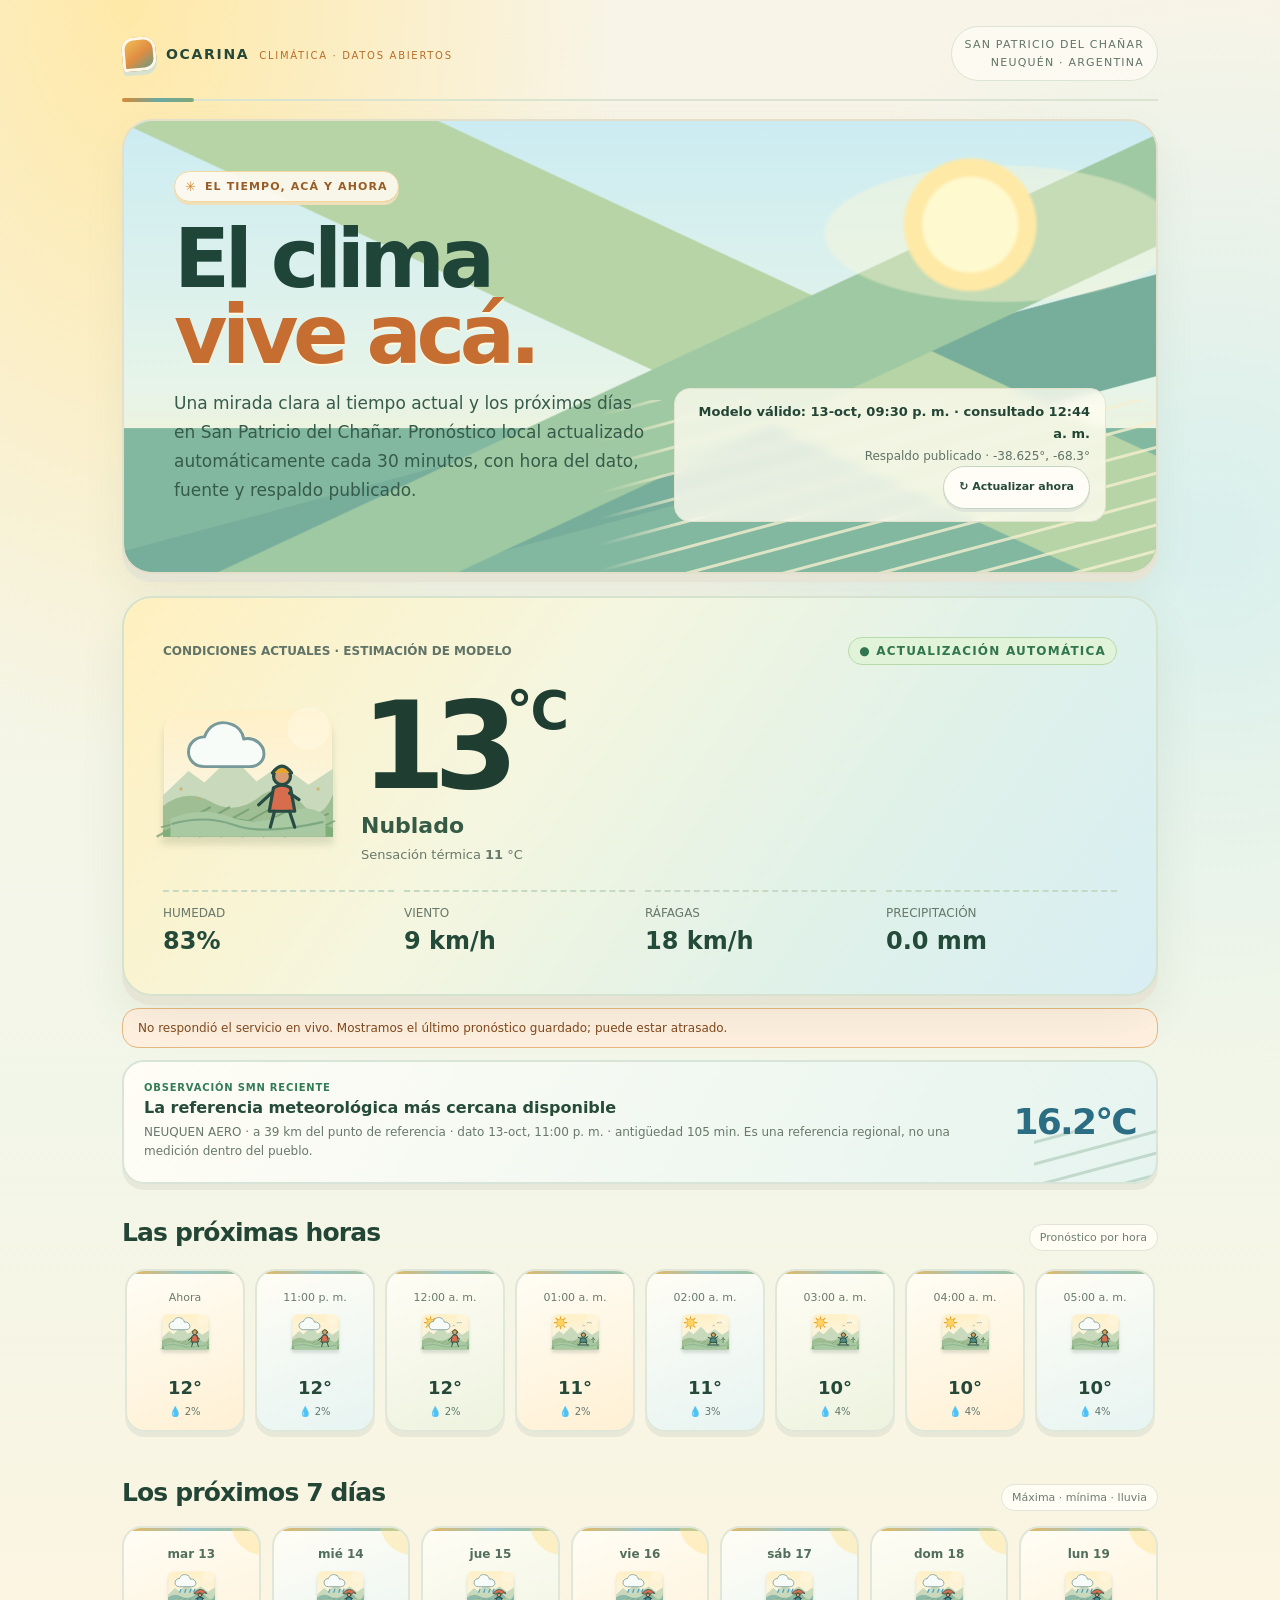
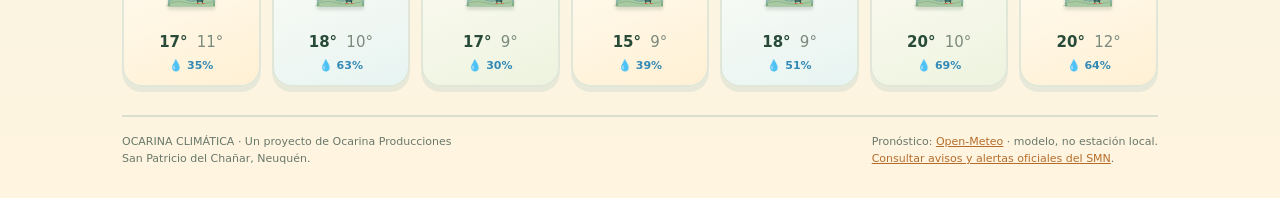
==== commit f8ece69e: "Rediseñar Ocarina Climática como experiencia visual familiar del Chañar" ====
--- a/index.html
+++ b/index.html
@@ -202,6 +202,118 @@
 @keyframes ocarina-mist{0%,100%{translate:-2px 0;opacity:.55}50%{translate:3px 0;opacity:.95}}
 @media(max-width:700px){.brand:before{width:24px;height:24px}.hero:after{right:-15px;opacity:.25}.current .icon:after{inset:15% 5%}.weather-art{animation-duration:8s}}
 @media(prefers-reduced-motion:reduce){.weather-art,.weather-art .atmosphere-birds,.weather-art .atmosphere-seeds,.weather-art .atmosphere-ripples,.weather-art .atmosphere-sparkles,.weather-art .atmosphere-mist,.weather-art .atmosphere-dust,.current .icon:after{animation:none!important}}
+
+
+/* MUNDO DEL CLIMA · capa visual familiar, infantil y territorial */
+:root{--paper:#fff8e9;--ink:#214936;--accent-sun:#f4b83f;--accent-river:#54abc8}
+body{background:#f8f4e7;color:#244536;background-image:radial-gradient(ellipse at 10% 0%,#ffe9a8 0,transparent 30%),radial-gradient(ellipse at 95% 30%,#d9f0ed 0,transparent 31%),linear-gradient(180deg,#f8f4e7,#f2f6e8 62%,#fff4df)}
+.wrap{max-width:1120px;padding-top:18px}
+.top{padding:8px 0 18px;border-bottom:2px solid #dbe3d1}
+.brand{font-size:14px;letter-spacing:.12em}
+.brand:before{width:34px;height:34px;border-radius:12px 12px 12px 4px;box-shadow:inset 0 0 0 3px #fff8e9,0 4px 0 #d7e2d1}
+.brand span{font-size:10px;letter-spacing:.17em}
+.place{background:#fffdf5b8;border:1px solid #dce5d4;border-radius:999px;padding:9px 13px;line-height:1.6}
+.hero{isolation:isolate;min-height:310px;display:flex;align-items:center;margin:18px 0 22px;padding:clamp(24px,5vw,50px);border:2px solid #e4dfca;border-radius:30px;overflow:hidden;background:linear-gradient(180deg,#ccecf2 0%,#e6f4e9 58%,#fff0c5 100%);box-shadow:0 8px 0 #e6e4d5,0 18px 42px #4d715014}
+.hero:before{content:"";position:absolute;z-index:0;inset:0;pointer-events:none;background:
+ radial-gradient(circle at 82% 23%,#fff9cf 0 5%,#ffe9a6 5.5% 7%,transparent 7.5%),
+ radial-gradient(ellipse at 85% 25%,#fff8d566 0 14%,transparent 14.5%),
+ linear-gradient(155deg,transparent 0 53%,#9fc9a2 53.2% 65%,transparent 65.2%),
+ linear-gradient(25deg,transparent 0 48%,#b6d4a6 48.2% 64%,transparent 64.2%),
+ linear-gradient(165deg,transparent 0 59%,#76ad9b 59.2% 73%,transparent 73.2%),
+ linear-gradient(180deg,transparent 0 68%,#83b8a0 68.2% 100%)}
+.hero:after{content:"";position:absolute;z-index:0;right:0;bottom:0;width:54%;height:38%;opacity:.8;pointer-events:none;background:repeating-linear-gradient(165deg,transparent 0 13px,#f5f0d0 14px 16px,transparent 17px 25px);mask-image:linear-gradient(90deg,transparent,#000 15%,#000 95%);border-radius:0 0 28px 0}
+.hero>div{z-index:1;max-width:680px}
+.eyebrow{background:#fffaf0e8;border:1px solid #f2d79e;color:#985d26;font-size:11px;letter-spacing:.1em;box-shadow:0 3px 0 #f1dfb9}
+.hero h1{font-size:clamp(44px,7.5vw,82px);line-height:.92;letter-spacing:-.065em;margin:19px 0 17px;text-wrap:balance}
+.hero h1 em{color:#c66d32;text-shadow:0 2px 0 #fff7de}
+.sub{font-size:clamp(14px,1.7vw,17px);line-height:1.7;max-width:520px;color:#365b4a}
+.status{align-self:flex-end;background:#fffdf1c9;border:1px solid #e3e4cf;border-radius:16px;padding:12px 15px;backdrop-filter:blur(5px)}
+.current{border:2px solid #d5e3ce;border-radius:30px;background:linear-gradient(125deg,#fff0bf 0%,#f5f6df 38%,#dff1e9 72%,#d8eef3 100%);box-shadow:0 9px 0 #e6e5d5,0 22px 45px #496c4b17;padding:clamp(21px,4vw,39px)}
+.current:after{content:"";display:block!important;position:absolute;z-index:0;right:-50px;bottom:-105px;top:auto;width:300px;height:240px;border-radius:50%;background:radial-gradient(ellipse at center,#c0e4cf 0 27%,#c0e4cf88 28% 45%,transparent 46%);pointer-events:none;opacity:.7}
+.current-top{font-size:12px;font-weight:750}
+.live{background:#e1f3d9;border:1px solid #b8d9a9;border-radius:999px;padding:6px 10px}
+.now{gap:clamp(12px,3vw,28px);margin:20px 0 28px}
+.current .icon{width:clamp(108px,17vw,170px);height:132px;filter:drop-shadow(0 7px 3px #405d3618)}
+.temp{font-size:clamp(70px,12vw,122px);letter-spacing:-.1em}
+.desc{font-size:clamp(17px,2vw,22px);max-width:260px;line-height:1.25}
+.feels{font-size:13px}
+.metric{border-top:2px dashed #c5d9c4;padding-top:14px}
+.metric span{font-size:12px}
+.metric b{font-size:clamp(17px,2.4vw,24px)}
+.section-head{margin:34px 0 15px}
+.section-head h2{font-size:clamp(19px,2.5vw,25px);letter-spacing:-.035em}
+.section-head span{background:#fffdf4;border:1px solid #e0e5d7;padding:6px 10px;border-radius:999px}
+.hourly{gap:10px;padding:3px 3px 12px}
+.hour{background:#fffdf5;border:2px solid #e0e7d8;border-radius:20px;box-shadow:0 5px 0 #e8e8d9;padding:15px 9px 13px;transition:transform .2s,box-shadow .2s}
+.hour:nth-child(3n+1){background:linear-gradient(160deg,#fffdf5,#fff0d4)}
+.hour:nth-child(3n+2){background:linear-gradient(160deg,#fffdf5,#e7f4f2)}
+.hour:nth-child(3n){background:linear-gradient(160deg,#fffdf5,#edf3df)}
+.hour .small-icon{min-height:59px}
+.hour b{font-size:18px}
+.days{gap:11px}
+.day{background:#fffdf5;border:2px solid #e0e7d8;border-radius:20px;box-shadow:0 5px 0 #e8e8d9;padding:15px 8px 13px;transition:transform .2s,box-shadow .2s}
+.day:nth-child(3n+1){background:linear-gradient(160deg,#fffdf5,#fff0d4)}
+.day:nth-child(3n+2){background:linear-gradient(160deg,#fffdf5,#e7f4f2)}
+.day:nth-child(3n){background:linear-gradient(160deg,#fffdf5,#edf3df)}
+.day strong{font-size:12px}
+.day .small-icon{min-height:58px}
+.range{font-size:15px}
+.rain{font-size:11px;font-weight:750}
+.regional{border:2px solid #d8e4d7;border-radius:22px;padding:20px;background:linear-gradient(120deg,#fffdf5,#e6f4ef);box-shadow:0 6px 0 #e7e8da}
+.regional h2{font-size:16px}
+.regional p{font-size:12px}
+.regional .regional-temp{font-size:36px}
+.foot{font-size:11px;gap:18px}
+button{padding:11px 15px;font-weight:750}
+.error{border-radius:16px}
+@media(max-width:700px){
+ .wrap{padding:12px 14px 24px}
+ .top{align-items:flex-start;padding-bottom:14px}
+ .brand{font-size:12px;gap:8px}
+ .brand:before{width:27px;height:27px;flex:0 0 auto}
+ .place{font-size:9px;max-width:150px;padding:7px 9px}
+ .hero{min-height:300px;margin:14px 0 20px;padding:25px 19px 31px;border-radius:24px;align-items:flex-start}
+ .hero:before{background:
+ radial-gradient(circle at 83% 22%,#fff9cf 0 7%,#ffe9a6 7.5% 10%,transparent 10.5%),
+ linear-gradient(155deg,transparent 0 48%,#9fc9a2 48.2% 64%,transparent 64.2%),
+ linear-gradient(25deg,transparent 0 48%,#b6d4a6 48.2% 64%,transparent 64.2%),
+ linear-gradient(165deg,transparent 0 58%,#76ad9b 58.2% 74%,transparent 74.2%),
+ linear-gradient(180deg,transparent 0 70%,#83b8a0 70.2% 100%)}
+ .hero:after{width:75%;height:25%;opacity:.4}
+ .hero h1{font-size:clamp(43px,12vw,65px);max-width:440px}
+ .sub{max-width:94%;font-size:14px;line-height:1.6}
+ .status{align-self:flex-start;margin-top:14px;text-align:left;padding:9px 11px}
+ .current{border-radius:24px;padding:20px 17px 22px}
+ .current:after{right:-125px;bottom:-100px;opacity:.42}
+ .current .icon{width:94px;height:88px}
+ .now{align-items:center;margin:20px 0 24px}
+ .temp{font-size:clamp(68px,18vw,90px)}
+ .desc{font-size:16px}
+ .metrics{gap:16px 10px}
+ .metric b{font-size:18px}
+ .section-head{align-items:flex-start;flex-direction:column;gap:8px;margin-top:31px}
+ .section-head span{font-size:10px}
+ .days{gap:9px}
+ .day{border-radius:17px;padding:13px 7px}
+ .day .small-icon{min-height:49px}
+ .hour{min-width:76px;border-radius:17px}
+ .regional{padding:16px;border-radius:19px}
+}
+@media(max-width:380px){
+ .top{gap:7px}
+ .brand span{font-size:8px;letter-spacing:.1em}
+ .place{max-width:128px;font-size:8px}
+ .hero{min-height:285px}
+ .hero h1{font-size:43px}
+ .current .icon{width:78px;height:78px}
+ .now{gap:9px}
+ .temp{font-size:65px}
+ .desc{font-size:15px}
+ .day .weather-art{width:36px;height:35px}
+}
+@media(prefers-reduced-motion:reduce){
+ .hero:before,.hero:after,.current:after{animation:none!important}
+}
 
 </style>
 </head>
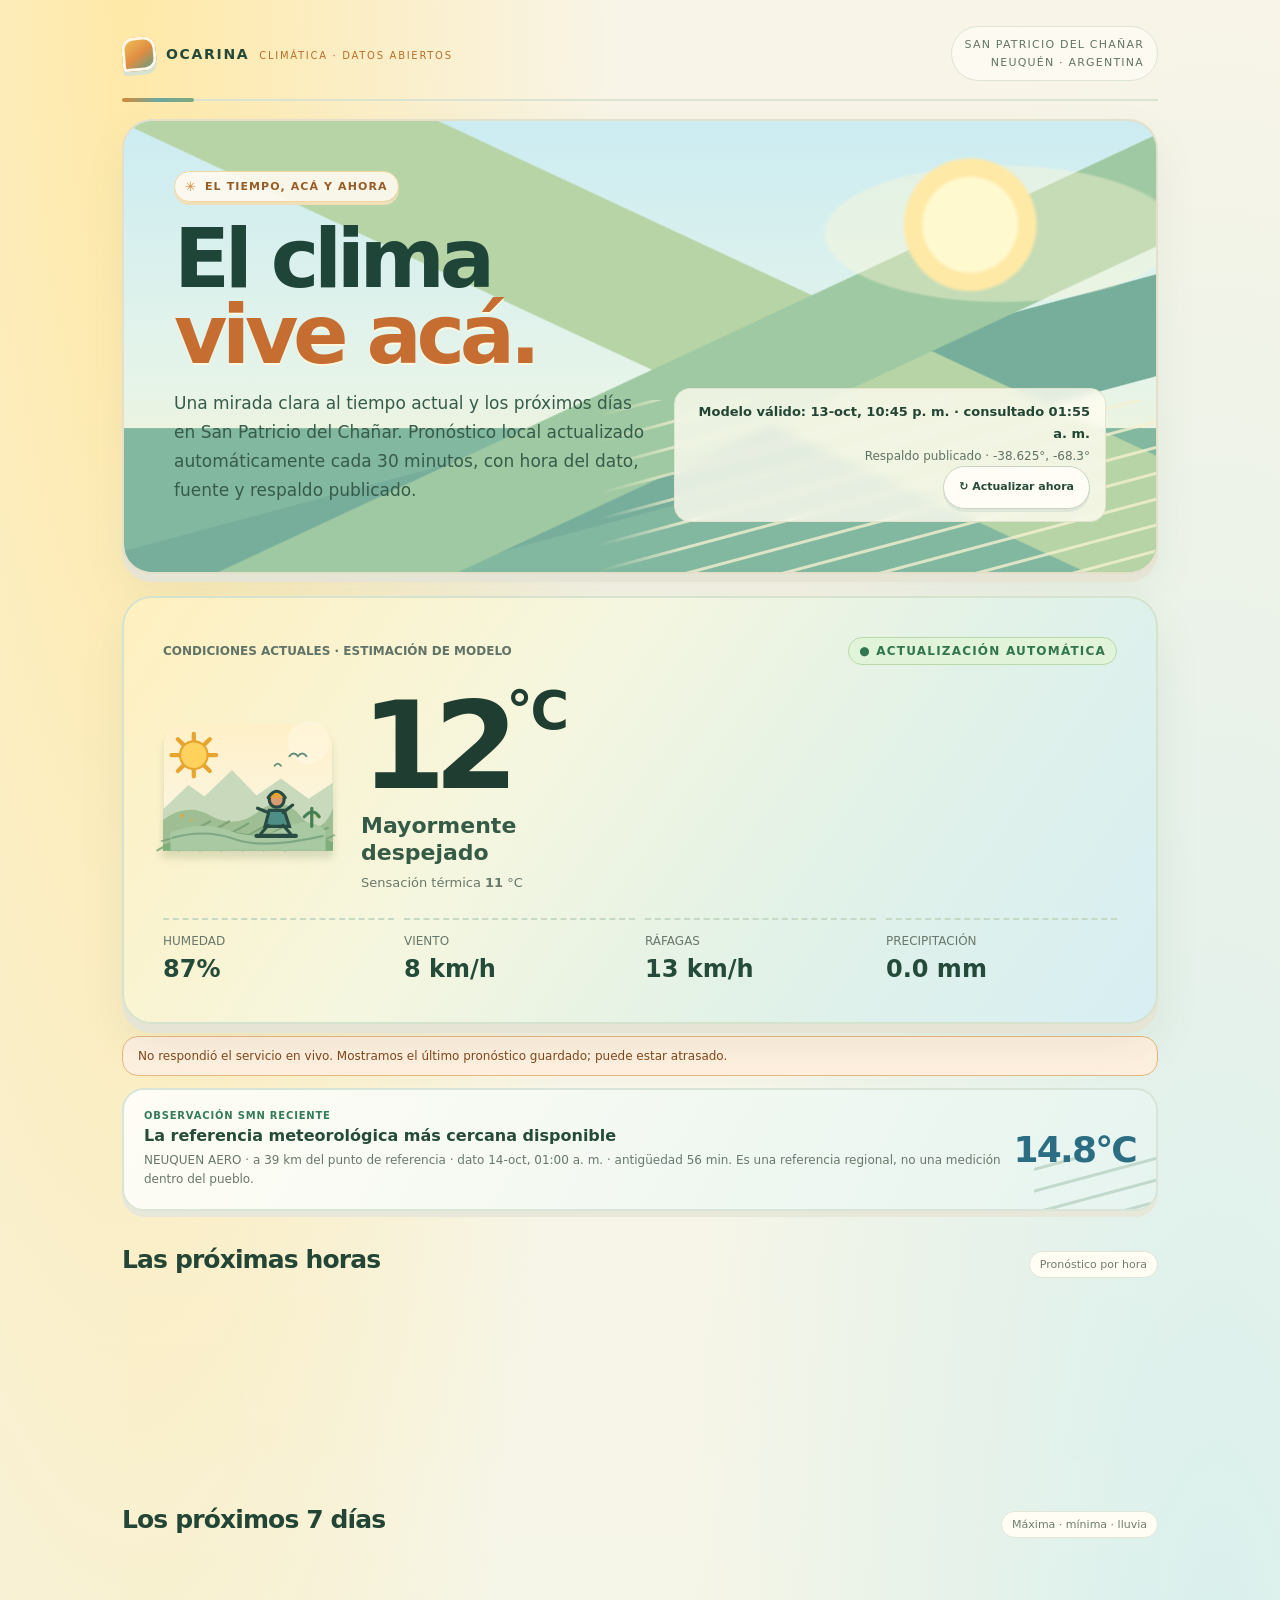
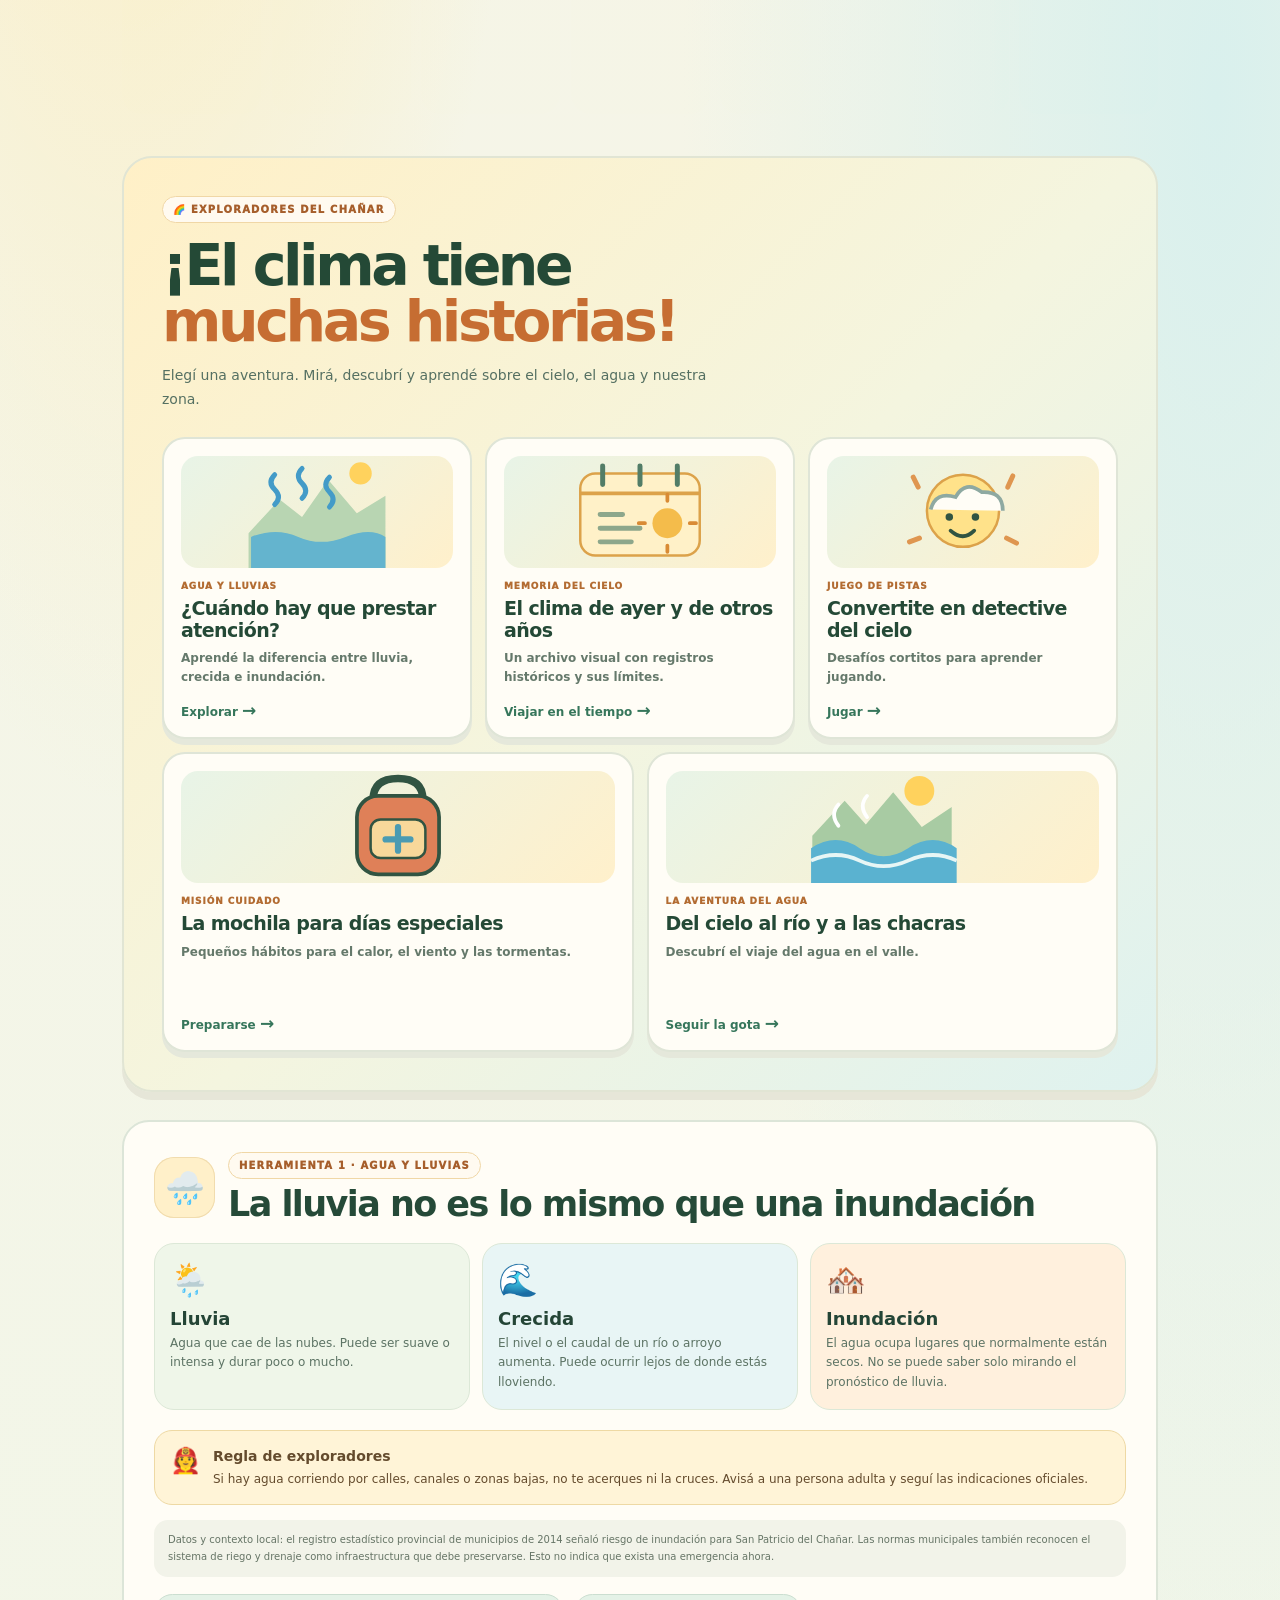
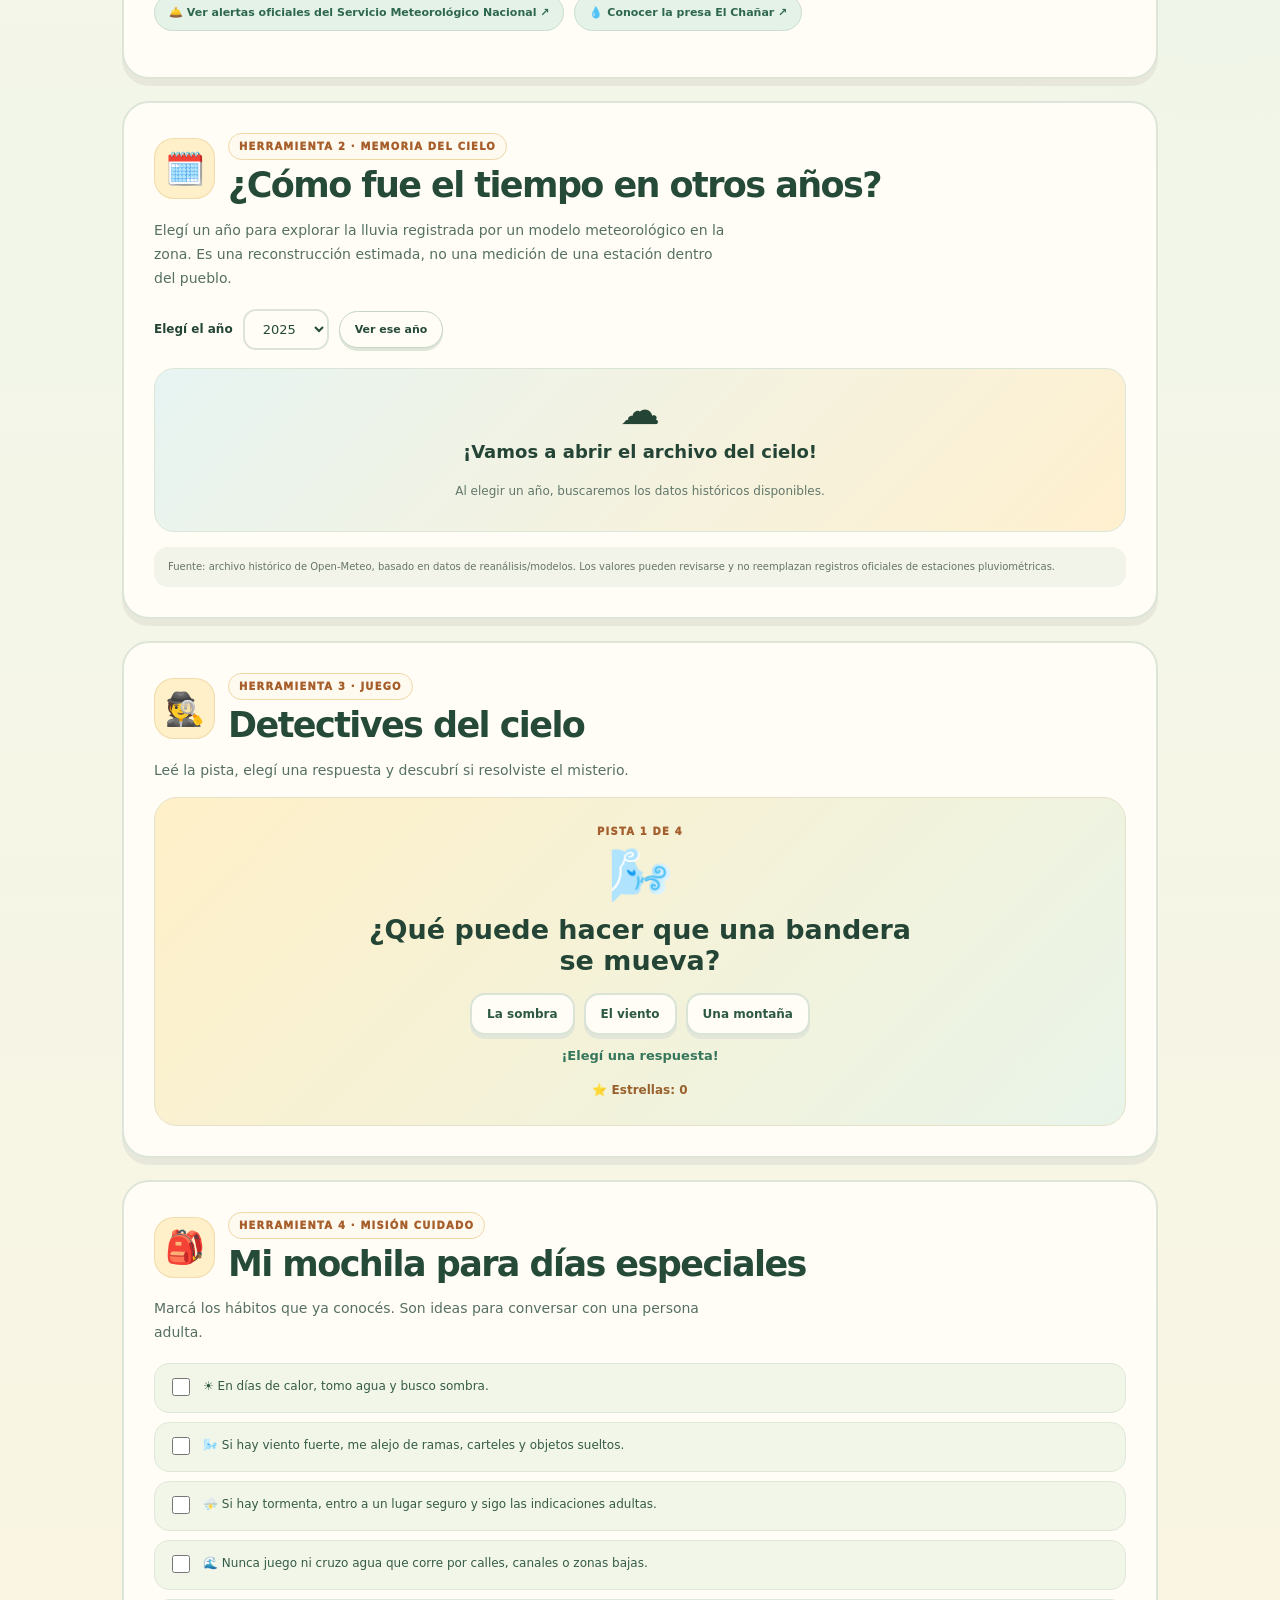
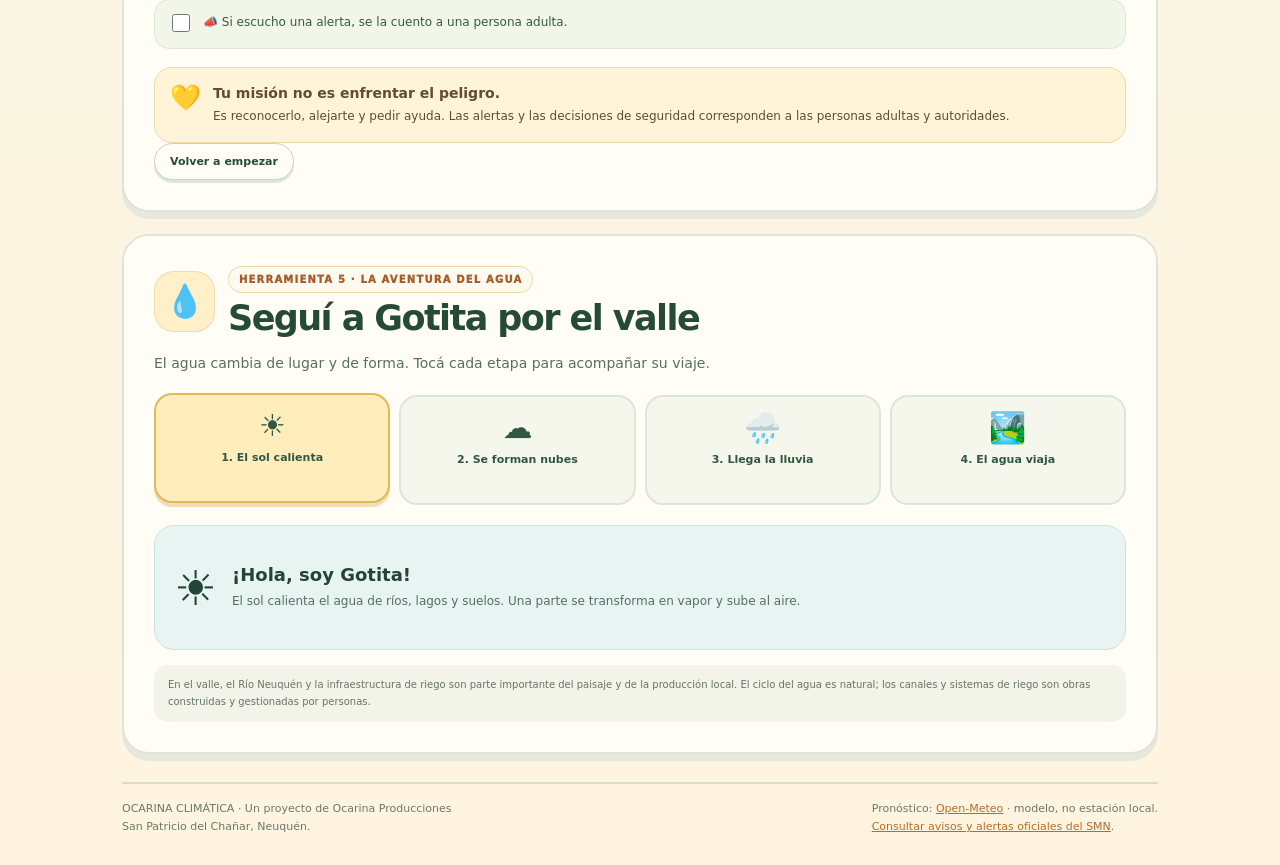
==== commit d7c52de9: "Sumar cinco aventuras educativas del clima para infancias" ====
--- a/index.html
+++ b/index.html
@@ -315,6 +315,15 @@
  .hero:before,.hero:after,.current:after{animation:none!important}
 }
 
+
+/* AVENTURAS INFANTILES · herramientas educativas ilustradas */
+.discover{margin:42px 0 28px;padding:clamp(20px,4vw,38px);border-radius:30px;background:linear-gradient(135deg,#fff0c7,#f4f5df 52%,#dff2ef);border:2px solid #e1e5d4;box-shadow:0 8px 0 #e6e6d8;position:relative;overflow:hidden}
+.discover-intro{max-width:600px;position:relative;z-index:1}.kid-kicker{display:inline-block;font-size:10px;font-weight:950;letter-spacing:.12em;color:#a65e2b;background:#fffaf0;border:1px solid #f0d7a6;border-radius:999px;padding:7px 10px}.discover h2{font-size:clamp(34px,6vw,57px);line-height:.98;letter-spacing:-.06em;margin:15px 0 10px;color:#244936}.discover h2 em{font-style:normal;color:#c66d32}.discover-intro p,.kid-lead{font-size:14px;line-height:1.7;color:#557062;max-width:580px}
+.tool-grid{display:grid;grid-template-columns:repeat(6,minmax(0,1fr));gap:13px;margin-top:26px}.tool-card{grid-column:span 2;display:flex;flex-direction:column;align-items:flex-start;text-align:left;white-space:normal;min-height:300px;padding:17px;border-radius:23px;border:2px solid #dfe5d7;background:#fffdf6;box-shadow:0 6px 0 #e5e8db;transition:transform .2s,box-shadow .2s;cursor:pointer;color:#244936}.tool-card:nth-child(4),.tool-card:nth-child(5){grid-column:span 3}.tool-card:hover{transform:translateY(-4px);box-shadow:0 10px 0 #e5e8db}.tool-art{width:100%;height:112px;display:flex;align-items:center;justify-content:center;border-radius:17px;background:linear-gradient(135deg,#e8f4e7,#fff0cb);margin-bottom:13px}.tool-art svg{height:100%;width:100%;max-width:190px}.tool-label{font-size:9px;letter-spacing:.1em;font-weight:950;color:#b36c32;margin:0 0 7px}.tool-card strong{font-size:19px;line-height:1.13;letter-spacing:-.03em}.tool-desc{font-size:12px;line-height:1.55;color:#65796b;margin-top:8px}.tool-link{margin-top:auto;padding-top:14px;font-size:12px;font-weight:850;color:#36765b}.tool-link b{font-size:17px}
+.kid-panel{scroll-margin-top:18px;margin:22px 0;padding:clamp(18px,3.5vw,30px);border-radius:27px;border:2px solid #dce5d8;background:#fffdf6;box-shadow:0 7px 0 #e7e8db}.panel-heading{display:flex;align-items:center;gap:13px;margin-bottom:15px}.big-emoji{width:61px;height:61px;display:grid;place-items:center;flex:0 0 auto;border-radius:20px;background:#fff0c9;font-size:32px;box-shadow:inset 0 0 0 1px #f1dcae}.panel-heading h2{font-size:clamp(23px,4vw,35px);letter-spacing:-.045em;line-height:1.02;margin:8px 0 0;color:#254a38}.fact-row{display:grid;grid-template-columns:repeat(3,minmax(0,1fr));gap:12px;margin:20px 0}.fact-card{padding:17px 15px;border-radius:20px;background:#eff6e9;border:1px solid #dce8d7}.fact-card:nth-child(2){background:#e8f5f5}.fact-card:nth-child(3){background:#fff0dd}.fact-card>span{font-size:32px}.fact-card h3{margin:9px 0 5px;font-size:18px}.fact-card p{font-size:12px;line-height:1.6;color:#5c7364;margin:0}.important-note{display:flex;gap:12px;padding:15px;border-radius:18px;background:#fff4d7;border:1px solid #eed9a4;color:#644b2d}.important-note>span{font-size:25px}.important-note strong{font-size:14px}.important-note p{font-size:12px;line-height:1.65;margin:5px 0 0}.source-strip{margin-top:15px;padding:12px 14px;border-radius:14px;background:#f2f3e9;color:#667566;font-size:10px;line-height:1.65}.official-link{display:flex;gap:10px;flex-wrap:wrap;margin-top:17px}.official-link a{display:inline-flex;align-items:center;gap:5px;border-radius:999px;padding:11px 14px;background:#e4f2e7;border:1px solid #cbded0;color:#2e674d;font-size:11px;font-weight:850;text-decoration:none}.history-controls{display:flex;align-items:center;gap:10px;flex-wrap:wrap;margin:18px 0}.history-controls label{font-size:12px;font-weight:800}.history-controls select{border:2px solid #dce4d7;background:#fffdf5;color:#254a38;padding:10px 14px;border-radius:13px;font:inherit;font-size:13px}.history-result{min-height:140px;display:flex;flex-direction:column;align-items:center;justify-content:center;text-align:center;padding:18px;border-radius:20px;background:linear-gradient(135deg,#e7f4f2,#fff0cf);border:1px solid #dce6d8}.history-cloud{font-size:40px}.history-result strong{font-size:18px;margin:8px 0}.history-result p{font-size:12px;line-height:1.6;color:#61776a;max-width:550px}.history-stats{display:grid;grid-template-columns:repeat(3,minmax(0,1fr));gap:10px;width:100%;margin-top:12px}.history-stat{padding:12px 8px;background:#ffffffb5;border:1px solid #dce5d9;border-radius:15px}.history-stat b{display:block;font-size:clamp(20px,4vw,28px);color:#287d9a}.history-stat span{font-size:10px;color:#637567}.rain-bars{display:flex;align-items:flex-end;gap:4px;width:100%;height:100px;padding:10px 0 0;border-bottom:1px solid #b9cfc4}.rain-bar{flex:1;min-width:3px;border-radius:5px 5px 0 0;background:linear-gradient(180deg,#6db9d0,#398ca9);position:relative}.rain-bar span{position:absolute;bottom:-18px;left:50%;transform:translateX(-50%);font-size:9px;color:#667566}.quiz-box{padding:clamp(18px,4vw,28px);border-radius:23px;background:linear-gradient(135deg,#fff0c8,#e9f4e9);border:1px solid #e5e1c9;text-align:center}.quiz-progress{font-size:10px;font-weight:950;letter-spacing:.12em;color:#a55f2e}.quiz-emoji{font-size:52px;margin:8px 0}.quiz-box h3{font-size:clamp(20px,4vw,27px);margin:0 auto 17px;max-width:580px}.quiz-options{display:flex;justify-content:center;flex-wrap:wrap;gap:9px}.quiz-options button{background:#fffdf6;border:2px solid #d9e3d6;box-shadow:0 4px 0 #e2e6d9;border-radius:15px;padding:12px 15px;font-size:12px;font-weight:800;color:#2d5942}.quiz-options button:disabled{opacity:.7}.quiz-feedback{font-size:13px;font-weight:800;min-height:22px;color:#36765b}.quiz-score{font-size:12px;font-weight:900;color:#98612d;margin-top:13px}.checklist{display:grid;gap:9px;margin:18px 0}.checklist label{display:flex;align-items:flex-start;gap:10px;padding:13px;border-radius:15px;background:#f1f6e9;border:1px solid #dfe8d8;font-size:12px;line-height:1.55;color:#355b45;cursor:pointer}.checklist input{width:18px;height:18px;accent-color:#39875c;flex:0 0 auto;margin-top:1px}.checklist label:has(input:checked){background:#e1f2df;border-color:#9ccaa0}.water-steps{display:grid;grid-template-columns:repeat(4,minmax(0,1fr));gap:9px;margin:20px 0}.water-step{display:flex;flex-direction:column;align-items:center;gap:8px;white-space:normal;text-align:center;min-height:110px;padding:13px 8px;border:2px solid #dce6d9;border-radius:18px;background:#f5f7ed;color:#315641;box-shadow:none}.water-step span{font-size:30px}.water-step b{font-size:11px;line-height:1.35}.water-step.active{background:#ffedbc;border-color:#e3b85c;box-shadow:0 4px 0 #efdfb6;transform:translateY(-2px)}.water-story{display:flex;align-items:center;gap:15px;padding:19px;border-radius:20px;background:#e7f4f2;border:1px solid #cfe3dd;min-height:125px}.story-emoji{font-size:48px;flex:0 0 auto}.water-story h3{margin:0 0 6px;font-size:18px}.water-story p{margin:0;font-size:12px;line-height:1.7;color:#526f60}
+@media(max-width:650px){.tool-grid{grid-template-columns:repeat(2,minmax(0,1fr));gap:10px}.tool-card,.tool-card:nth-child(4),.tool-card:nth-child(5){grid-column:span 1;min-height:275px;padding:12px;border-radius:19px}.tool-card:last-child{grid-column:1/-1;min-height:245px}.tool-art{height:88px}.tool-card strong{font-size:16px}.tool-desc{font-size:11px}.fact-row{grid-template-columns:1fr}.fact-card{display:grid;grid-template-columns:43px 1fr;column-gap:9px;align-items:start}.fact-card>span{grid-row:span 2}.fact-card h3{margin:2px 0 4px}.fact-card p{grid-column:2}.history-stats{grid-template-columns:1fr}.history-stat{display:flex;justify-content:space-between;align-items:center;gap:10px}.water-steps{grid-template-columns:repeat(2,minmax(0,1fr))}.water-step{min-height:95px}.official-link a{width:100%;justify-content:center}.panel-heading{align-items:flex-start}.big-emoji{width:49px;height:49px;font-size:26px;border-radius:16px}.kid-panel{border-radius:22px}.history-controls button{flex:1}.quiz-options{flex-direction:column}.quiz-options button{width:100%}}
+@media(prefers-reduced-motion:reduce){.tool-card,.water-step{transition:none!important;transform:none!important}}
+
 </style>
 </head>
 <body><div class="wrap">
@@ -326,6 +335,22 @@
 <section class="regional" aria-label="Observación oficial cercana"><div><div class="regional-state" id="regionalStatus">SONDEANDO OBSERVACIONES OFICIALES</div><h2>La referencia meteorológica más cercana disponible</h2><p id="regionalDetail">Buscando una observación SMN reciente. Si la estación está lejos, se informa la distancia y no se presenta como medición del pueblo.</p></div><div class="regional-temp" id="regionalTemp">—</div></section>
 <section><div class="section-head"><h2>Las próximas horas</h2><span>Pronóstico por hora</span></div><div class="hourly" id="hourly"><div class="hour">Cargando…</div></div></section>
 <section><div class="section-head"><h2>Los próximos 7 días</h2><span>Máxima · mínima · lluvia</span></div><div class="days" id="days"><div class="day">Cargando…</div></div></section>
+
+<section class="discover" id="descubrir">
+ <div class="discover-intro"><span class="kid-kicker">🌈 EXPLORADORES DEL CHAÑAR</span><h2>¡El clima tiene<br><em>muchas historias!</em></h2><p>Elegí una aventura. Mirá, descubrí y aprendé sobre el cielo, el agua y nuestra zona.</p></div>
+ <div class="tool-grid">
+  <button class="tool-card rain-tool" data-go="agua-segura"><span class="tool-art" aria-hidden="true"><svg viewBox="0 0 120 90"><path d="M5 62L30 35 48 49 69 19 92 46 115 32V90H5Z" fill="#b8d5b2"/><path d="M7 65Q27 57 45 65T83 65T115 65V90H7Z" fill="#64b4ce"/><path d="M26 15q-6 6 0 12t0 12M48 10q-6 6 0 12t0 12M70 17q-6 6 0 12t0 12" stroke="#439bc8" stroke-width="4" stroke-linecap="round" fill="none"/><circle cx="95" cy="14" r="9" fill="#ffd25d"/></svg></span><span class="tool-label">AGUA Y LLUVIAS</span><strong>¿Cuándo hay que prestar atención?</strong><span class="tool-desc">Aprendé la diferencia entre lluvia, crecida e inundación.</span><span class="tool-link">Explorar <b>→</b></span></button>
+  <button class="tool-card history-tool" data-go="historia-cielo"><span class="tool-art" aria-hidden="true"><svg viewBox="0 0 120 90"><rect x="12" y="14" width="96" height="66" rx="12" fill="#fff1c8" stroke="#dca24a" stroke-width="2"/><path d="M12 30H108" stroke="#dca24a" stroke-width="3"/><path d="M30 8v15M60 8v15M90 8v15" stroke="#527d67" stroke-width="4" stroke-linecap="round"/><path d="M28 47h18M28 58h32M28 69h25" stroke="#8da78b" stroke-width="4" stroke-linecap="round"/><circle cx="82" cy="54" r="12" fill="#f4bc4b"/><path d="M82 36v-5M82 77v-5M64 54h-5M105 54h-5" stroke="#d98b35" stroke-width="3" stroke-linecap="round"/></svg></span><span class="tool-label">MEMORIA DEL CIELO</span><strong>El clima de ayer y de otros años</strong><span class="tool-desc">Un archivo visual con registros históricos y sus límites.</span><span class="tool-link">Viajar en el tiempo <b>→</b></span></button>
+  <button class="tool-card quiz-tool" data-go="detectives"><span class="tool-art" aria-hidden="true"><svg viewBox="0 0 120 90"><circle cx="60" cy="44" r="29" fill="#ffe28a" stroke="#dca24a" stroke-width="2"/><path d="M34 43q4-15 20-10q8-14 21-4q17-1 17 15" fill="#fffdf6" stroke="#8ea9a1" stroke-width="3"/><circle cx="49" cy="49" r="3" fill="#315442"/><circle cx="70" cy="49" r="3" fill="#315442"/><path d="M50 60q10 9 19 0" stroke="#315442" stroke-width="3" fill="none" stroke-linecap="round"/><path d="M20 17l4 8M100 16l-4 9M17 69l8-3M103 70l-8-4" stroke="#df9650" stroke-width="4" stroke-linecap="round"/></svg></span><span class="tool-label">JUEGO DE PISTAS</span><strong>Convertite en detective del cielo</strong><span class="tool-desc">Desafíos cortitos para aprender jugando.</span><span class="tool-link">Jugar <b>→</b></span></button>
+  <button class="tool-card safety-tool" data-go="mochila"><span class="tool-art" aria-hidden="true"><svg viewBox="0 0 120 90"><path d="M40 23q0-17 20-17t20 17" fill="none" stroke="#315442" stroke-width="6"/><rect x="27" y="20" width="66" height="63" rx="17" fill="#df8058" stroke="#315442" stroke-width="3"/><rect x="38" y="39" width="44" height="31" rx="8" fill="#f8d89a" stroke="#315442" stroke-width="2"/><path d="M60 45v19M50 55h20" stroke="#4b9bb2" stroke-width="5" stroke-linecap="round"/></svg></span><span class="tool-label">MISIÓN CUIDADO</span><strong>La mochila para días especiales</strong><span class="tool-desc">Pequeños hábitos para el calor, el viento y las tormentas.</span><span class="tool-link">Prepararse <b>→</b></span></button>
+  <button class="tool-card river-tool" data-go="agua-viajera"><span class="tool-art" aria-hidden="true"><svg viewBox="0 0 120 90"><circle cx="90" cy="16" r="12" fill="#ffd25d"/><path d="M4 52L30 24 47 43 69 17 92 45 116 29V90H4Z" fill="#a8cba3"/><path d="M3 62q20-13 39 0t39 0t39 0v28H3Z" fill="#5ab2d0"/><path d="M3 72q20-9 39 0t39 0t39 0" fill="none" stroke="#e7f6f5" stroke-width="3"/><path d="M25 44q-7-9 0-17M48 37q-7-9 0-17" fill="none" stroke="#fff" stroke-width="3" stroke-linecap="round"/></svg></span><span class="tool-label">LA AVENTURA DEL AGUA</span><strong>Del cielo al río y a las chacras</strong><span class="tool-desc">Descubrí el viaje del agua en el valle.</span><span class="tool-link">Seguir la gota <b>→</b></span></button>
+ </div>
+</section>
+<section class="kid-panel" id="agua-segura"><div class="panel-heading"><span class="big-emoji">🌧️</span><div><span class="kid-kicker">HERRAMIENTA 1 · AGUA Y LLUVIAS</span><h2>La lluvia no es lo mismo que una inundación</h2></div></div><div class="fact-row"><article class="fact-card"><span>🌦️</span><h3>Lluvia</h3><p>Agua que cae de las nubes. Puede ser suave o intensa y durar poco o mucho.</p></article><article class="fact-card"><span>🌊</span><h3>Crecida</h3><p>El nivel o el caudal de un río o arroyo aumenta. Puede ocurrir lejos de donde estás lloviendo.</p></article><article class="fact-card"><span>🏘️</span><h3>Inundación</h3><p>El agua ocupa lugares que normalmente están secos. No se puede saber solo mirando el pronóstico de lluvia.</p></article></div><div class="important-note"><span>🧑‍🚒</span><div><strong>Regla de exploradores</strong><p>Si hay agua corriendo por calles, canales o zonas bajas, no te acerques ni la cruces. Avisá a una persona adulta y seguí las indicaciones oficiales.</p></div></div><div class="source-strip">Datos y contexto local: el registro estadístico provincial de municipios de 2014 señaló riesgo de inundación para San Patricio del Chañar. Las normas municipales también reconocen el sistema de riego y drenaje como infraestructura que debe preservarse. Esto no indica que exista una emergencia ahora.</div><p class="official-link"><a href="https://ws2.smn.gob.ar/alertas" target="_blank" rel="noopener noreferrer">🛎️ Ver alertas oficiales del Servicio Meteorológico Nacional ↗</a> <a href="https://www.argentina.gob.ar/orsep/registro-de-presas-fiscalizadas/regional-comahue/el-chanar" target="_blank" rel="noopener noreferrer">💧 Conocer la presa El Chañar ↗</a></p></section>
+<section class="kid-panel" id="historia-cielo"><div class="panel-heading"><span class="big-emoji">🗓️</span><div><span class="kid-kicker">HERRAMIENTA 2 · MEMORIA DEL CIELO</span><h2>¿Cómo fue el tiempo en otros años?</h2></div></div><p class="kid-lead">Elegí un año para explorar la lluvia registrada por un modelo meteorológico en la zona. Es una reconstrucción estimada, no una medición de una estación dentro del pueblo.</p><div class="history-controls"><label for="historyYear">Elegí el año</label><select id="historyYear"><option value="2025">2025</option><option value="2024">2024</option><option value="2023">2023</option><option value="2022">2022</option><option value="2021">2021</option><option value="2020">2020</option><option value="2019">2019</option><option value="2018">2018</option><option value="2017">2017</option><option value="2016">2016</option><option value="2015">2015</option><option value="2014">2014</option><option value="2013">2013</option><option value="2012">2012</option><option value="2011">2011</option><option value="2010">2010</option></select><button id="loadHistory" type="button">Ver ese año</button></div><div class="history-result" id="historyResult" aria-live="polite"><div class="history-cloud">☁️</div><strong>¡Vamos a abrir el archivo del cielo!</strong><p>Al elegir un año, buscaremos los datos históricos disponibles.</p></div><div class="source-strip">Fuente: archivo histórico de Open-Meteo, basado en datos de reanálisis/modelos. Los valores pueden revisarse y no reemplazan registros oficiales de estaciones pluviométricas.</div></section>
+<section class="kid-panel" id="detectives"><div class="panel-heading"><span class="big-emoji">🕵️</span><div><span class="kid-kicker">HERRAMIENTA 3 · JUEGO</span><h2>Detectives del cielo</h2></div></div><p class="kid-lead">Leé la pista, elegí una respuesta y descubrí si resolviste el misterio.</p><div class="quiz-box"><div class="quiz-progress" id="quizProgress">PISTA 1 DE 4</div><div class="quiz-emoji" id="quizEmoji">🌬️</div><h3 id="quizQuestion">¿Qué puede hacer que una bandera se mueva?</h3><div class="quiz-options" id="quizOptions"><button type="button" data-answer="0">La sombra</button><button type="button" data-answer="1">El viento</button><button type="button" data-answer="2">Una montaña</button></div><p id="quizFeedback" class="quiz-feedback" aria-live="polite">¡Elegí una respuesta!</p><button id="nextQuiz" type="button" hidden>Próxima pista →</button><div class="quiz-score" id="quizScore">⭐ Estrellas: 0</div></div></section>
+<section class="kid-panel" id="mochila"><div class="panel-heading"><span class="big-emoji">🎒</span><div><span class="kid-kicker">HERRAMIENTA 4 · MISIÓN CUIDADO</span><h2>Mi mochila para días especiales</h2></div></div><p class="kid-lead">Marcá los hábitos que ya conocés. Son ideas para conversar con una persona adulta.</p><div class="checklist"><label><input type="checkbox"> ☀️ En días de calor, tomo agua y busco sombra.</label><label><input type="checkbox"> 🌬️ Si hay viento fuerte, me alejo de ramas, carteles y objetos sueltos.</label><label><input type="checkbox"> ⛈️ Si hay tormenta, entro a un lugar seguro y sigo las indicaciones adultas.</label><label><input type="checkbox"> 🌊 Nunca juego ni cruzo agua que corre por calles, canales o zonas bajas.</label><label><input type="checkbox"> 📣 Si escucho una alerta, se la cuento a una persona adulta.</label></div><div class="important-note"><span>💛</span><div><strong>Tu misión no es enfrentar el peligro.</strong><p>Es reconocerlo, alejarte y pedir ayuda. Las alertas y las decisiones de seguridad corresponden a las personas adultas y autoridades.</p></div></div><button id="resetChecklist" type="button">Volver a empezar</button></section>
+<section class="kid-panel" id="agua-viajera"><div class="panel-heading"><span class="big-emoji">💧</span><div><span class="kid-kicker">HERRAMIENTA 5 · LA AVENTURA DEL AGUA</span><h2>Seguí a Gotita por el valle</h2></div></div><p class="kid-lead">El agua cambia de lugar y de forma. Tocá cada etapa para acompañar su viaje.</p><div class="water-steps"><button type="button" class="water-step active" data-water="0"><span>☀️</span><b>1. El sol calienta</b></button><button type="button" class="water-step" data-water="1"><span>☁️</span><b>2. Se forman nubes</b></button><button type="button" class="water-step" data-water="2"><span>🌧️</span><b>3. Llega la lluvia</b></button><button type="button" class="water-step" data-water="3"><span>🏞️</span><b>4. El agua viaja</b></button></div><div class="water-story" id="waterStory"><span class="story-emoji">☀️</span><div><h3>¡Hola, soy Gotita!</h3><p>El sol calienta el agua de ríos, lagos y suelos. Una parte se transforma en vapor y sube al aire.</p></div></div><div class="source-strip">En el valle, el Río Neuquén y la infraestructura de riego son parte importante del paisaje y de la producción local. El ciclo del agua es natural; los canales y sistemas de riego son obras construidas y gestionadas por personas.</div></section>
 </main>
 <footer class="foot"><div>OCARINA CLIMÁTICA · Un proyecto de Ocarina Producciones<br>San Patricio del Chañar, Neuquén.</div><div>Pronóstico: <a href="https://open-meteo.com/" target="_blank" rel="noopener noreferrer">Open-Meteo</a> · modelo, no estación local.<br><a href="https://ws2.smn.gob.ar/alertas" target="_blank" rel="noopener noreferrer">Consultar avisos y alertas oficiales del SMN</a>.</div></footer>
 </div>
@@ -399,6 +424,18 @@
 async function update(){if(busy)return;busy=true;$('refresh').disabled=true;$('refresh').textContent='Actualizando…';let liveError=null;try{const data=await fetchJson(apiUrl);if(!isForecast(data))throw new Error('Respuesta meteorológica incompleta');lastGoodData=data;render(data,{retrievedAt:new Date().toISOString(),mode:'live'});$('coordinates').textContent='Modelo meteorológico · referencia provisional '+lat+'°, '+lon+'°';}catch(e){liveError=e;try{const snapshot=await fetchJson('./data/live/open-meteo.json?cacheBust='+Date.now(),10000);if(snapshot.status!=='ready'||!isForecast(snapshot.data))throw new Error('Snapshot no válido');lastGoodData=snapshot.data;render(snapshot.data,{retrievedAt:snapshot.retrievedAt,mode:'snapshot'});$('coordinates').textContent='Respaldo publicado · '+(snapshot.location?.latitude??lat)+'°, '+(snapshot.location?.longitude??lon)+'°';$('error').textContent='No respondió el servicio en vivo. Mostramos el último pronóstico guardado; puede estar atrasado.';$('error').classList.add('show');}catch(snapshotError){if(lastGoodData){render(lastGoodData,{retrievedAt:new Date().toISOString(),mode:'cached-session'});$('error').textContent='Sin conexión a las fuentes. Se conserva la última respuesta válida de esta sesión.';$('error').classList.add('show')}else{$('error').textContent='No pudimos obtener un dato nuevo ni un respaldo publicado. Revisá la conexión e intentá de nuevo.';$('error').classList.add('show');$('condition').textContent='Datos temporalmente no disponibles';console.warn('Clima no disponible',liveError,snapshotError)}}}finally{busy=false;$('refresh').disabled=false;$('refresh').textContent='↻ Actualizar ahora'}}
 async function loadRegionalObservation(){try{const data=await fetchJson('./data/live/smn-nearby-observations.json?cacheBust='+Date.now(),10000);const station=data.selected;if(data.status==='ready'&&station&&Number.isFinite(Number(data.temperature))){$('regionalStatus').textContent='OBSERVACIÓN SMN RECIENTE';$('regionalTemp').textContent=Number(data.temperature).toFixed(1)+'°C';const when=station.observedAt?new Date(station.observedAt):null;const whenText=when&&!Number.isNaN(when.getTime())?when.toLocaleString('es-AR',{day:'2-digit',month:'short',hour:'2-digit',minute:'2-digit'}):'hora no disponible';$('regionalDetail').textContent=(station.stationName||'Estación SMN')+' · a '+station.distanceKm+' km del punto de referencia · dato '+whenText+' · antigüedad '+data.ageMinutes+' min. Es una referencia regional, no una medición dentro del pueblo.';}else{$('regionalStatus').textContent=data.status==='stale'?'OBSERVACIÓN ATRASADA':'SIN OBSERVACIÓN REGIONAL VALIDADA';$('regionalTemp').textContent='—';$('regionalDetail').textContent='El sondeador no encontró una observación con temperatura y antigüedad aceptable en las estaciones consultadas. No se inventa ni se sustituye por el pronóstico.';}}catch(e){$('regionalStatus').textContent='OBSERVACIÓN NO DISPONIBLE';$('regionalTemp').textContent='—';$('regionalDetail').textContent='La capa de observaciones oficiales no respondió. El pronóstico modelado continúa funcionando por separado.'}}
 $('refresh').addEventListener('click',update);update();loadRegionalObservation();setInterval(update,30*60*1000);setInterval(loadRegionalObservation,30*60*1000);
+
+/* Herramientas infantiles; separadas de la actualización del pronóstico */
+const toolButtons=document.querySelectorAll('[data-go]');
+toolButtons.forEach(b=>b.addEventListener('click',()=>{const target=document.getElementById(b.dataset.go);if(target)target.scrollIntoView({behavior:matchMedia('(prefers-reduced-motion: reduce)').matches?'auto':'smooth',block:'start'})}));
+const historyYear=document.getElementById('historyYear'),historyResult=document.getElementById('historyResult'),loadHistory=document.getElementById('loadHistory');
+async function loadClimateHistory(){const year=Number(historyYear.value);historyResult.innerHTML='<div class="history-cloud">🔎</div><strong>Buscando el archivo de '+year+'…</strong><p>Consultamos el archivo histórico. Puede tardar unos segundos.</p>';loadHistory.disabled=true;try{const url='https://archive-api.open-meteo.com/v1/archive?latitude=-38.625&longitude=-68.3&start_date='+year+'-01-01&end_date='+year+'-12-31&daily=precipitation_sum,temperature_2m_max,temperature_2m_min&timezone=America%2FArgentina%2FCordoba';const response=await fetch(url);if(!response.ok)throw new Error('Archivo no disponible');const data=await response.json();const d=data.daily;if(!d||!Array.isArray(d.time)||!Array.isArray(d.precipitation_sum))throw new Error('No hay una serie diaria completa');const rain=d.precipitation_sum.map(v=>Number(v)||0);const valid=rain.filter(Number.isFinite);const total=valid.reduce((a,b)=>a+b,0);const wet=valid.filter(v=>v>=1).length;let max=0,maxDate='Sin dato';rain.forEach((v,i)=>{if(Number.isFinite(v)&&v>max){max=v;maxDate=d.time[i]}});const months=Array.from({length:12},(_,m)=>{let sum=0;d.time.forEach((date,i)=>{if(Number(date.slice(5,7))===m+1&&Number.isFinite(Number(rain[i])))sum+=rain[i]});return sum});const peak=Math.max(1,...months);const bars=months.map((v,i)=>'<div class="rain-bar" title="'+['Ene','Feb','Mar','Abr','May','Jun','Jul','Ago','Sep','Oct','Nov','Dic'][i]+': '+v.toFixed(1)+' mm" style="height:'+Math.max(3,Math.round(v/peak*80))+'px"><span>'+['E','F','M','A','M','J','J','A','S','O','N','D'][i]+'</span></div>').join('');const avgMax=d.temperature_2m_max.filter(v=>Number.isFinite(Number(v))).reduce((a,b)=>a+Number(b),0)/Math.max(1,d.temperature_2m_max.filter(v=>Number.isFinite(Number(v))).length);historyResult.innerHTML='<div class="history-cloud">📚🌦️</div><strong>El cielo de '+year+'</strong><p>Resumen anual estimado para el punto de referencia de San Patricio del Chañar.</p><div class="history-stats"><div class="history-stat"><b>'+total.toFixed(1)+' mm</b><span>Lluvia acumulada estimada</span></div><div class="history-stat"><b>'+wet+'</b><span>Días con 1 mm o más</span></div><div class="history-stat"><b>'+avgMax.toFixed(1)+' °C</b><span>Máxima media diaria</span></div></div><h3>¿En qué meses llovió más?</h3><div class="rain-bars">'+bars+'</div><p style="margin-top:28px">Día con mayor lluvia estimada: <b>'+maxDate+'</b> ('+max.toFixed(1)+' mm). Un modelo puede diferir de lo que midió una estación real.</p>'}catch(e){historyResult.innerHTML='<div class="history-cloud">🌥️</div><strong>No pudimos abrir ese año</strong><p>Puede ser un problema temporal de conexión o de disponibilidad. Intentá de nuevo más tarde. No inventamos cifras cuando faltan datos.</p>'}finally{loadHistory.disabled=false}}
+loadHistory.addEventListener('click',loadClimateHistory);
+const quiz=[{e:'🌬️',q:'¿Qué puede hacer que una bandera se mueva?',a:['La sombra','El viento','Una montaña'],c:1,why:'¡Correcto! El viento es aire en movimiento.'},{e:'🌧️',q:'Si el pronóstico anuncia lluvia, ¿significa que seguro habrá inundación?',a:['Sí, siempre','No, son cosas distintas','Solo de noche'],c:1,why:'¡Exacto! Importan la intensidad, la duración, el terreno, los cauces y otros factores.'},{e:'☀️',q:'En un día de mucho calor, ¿qué ayuda a cuidarnos?',a:['Tomar agua y buscar sombra','Correr bajo el sol al mediodía','No tomar agua'],c:0,why:'¡Muy bien! Agua, sombra y seguir las indicaciones de personas adultas.'},{e:'🌊',q:'¿Qué hacemos si vemos agua corriendo por una calle?',a:['La cruzamos rápido','Jugamos en el agua','Nos alejamos y avisamos a un adulto'],c:2,why:'¡Bien pensado! No se cruza agua que corre: puede ser profunda o arrastrar objetos.'}];let quizIndex=0,quizScore=0,quizAnswered=false;const qEmoji=document.getElementById('quizEmoji'),qQuestion=document.getElementById('quizQuestion'),qOptions=document.getElementById('quizOptions'),qFeedback=document.getElementById('quizFeedback'),qProgress=document.getElementById('quizProgress'),qScore=document.getElementById('quizScore'),nextQuiz=document.getElementById('nextQuiz');
+function renderQuiz(){const q=quiz[quizIndex];quizAnswered=false;qProgress.textContent='PISTA '+(quizIndex+1)+' DE '+quiz.length;qEmoji.textContent=q.e;qQuestion.textContent=q.q;qFeedback.textContent='¡Elegí una respuesta!';qScore.textContent='⭐ Estrellas: '+quizScore;nextQuiz.hidden=true;qOptions.innerHTML=q.a.map((a,i)=>'<button type="button" data-answer="'+i+'">'+a+'</button>').join('');qOptions.querySelectorAll('button').forEach(b=>b.addEventListener('click',()=>{if(quizAnswered)return;quizAnswered=true;const ok=Number(b.dataset.answer)===q.c;if(ok)quizScore++;qFeedback.textContent=(ok?'⭐ ¡Sí! ':'💡 Casi: ')+q.why;qScore.textContent='⭐ Estrellas: '+quizScore;qOptions.querySelectorAll('button').forEach(x=>{x.disabled=true;if(Number(x.dataset.answer)===q.c)x.style.borderColor='#75b986'});nextQuiz.hidden=false;nextQuiz.textContent=quizIndex===quiz.length-1?'Jugar otra vez ↻':'Próxima pista →'}))}nextQuiz.addEventListener('click',()=>{if(quizIndex===quiz.length-1){quizIndex=0;quizScore=0}else quizIndex++;renderQuiz()});renderQuiz();
+document.getElementById('resetChecklist').addEventListener('click',()=>document.querySelectorAll('.checklist input').forEach(x=>x.checked=false));
+const waterStories=[{e:'☀️',h:'¡Hola, soy Gotita!',p:'El sol calienta el agua de ríos, lagos y suelos. Una parte se transforma en vapor y sube al aire.'},{e:'☁️',h:'¡Me junté con otras gotitas!',p:'Al subir, el vapor se enfría y forma pequeñas gotas o cristales que componen las nubes.'},{e:'🌧️',h:'¡Estoy cayendo!',p:'Cuando las gotas crecen y pesan lo suficiente, pueden caer como lluvia. La nieve también es una forma de precipitación.'},{e:'🏞️',h:'¡Sigo viajando por el valle!',p:'El agua puede correr por la superficie, entrar en el suelo o llegar a ríos y canales. El agua de riego se distribuye mediante infraestructura gestionada por personas.'}];document.querySelectorAll('[data-water]').forEach(b=>b.addEventListener('click',()=>{document.querySelectorAll('[data-water]').forEach(x=>x.classList.toggle('active',x===b));const s=waterStories[Number(b.dataset.water)];document.getElementById('waterStory').innerHTML='<span class="story-emoji">'+s.e+'</span><div><h3>'+s.h+'</h3><p>'+s.p+'</p></div>'}));
+
 })();
 </script>
 </body></html>
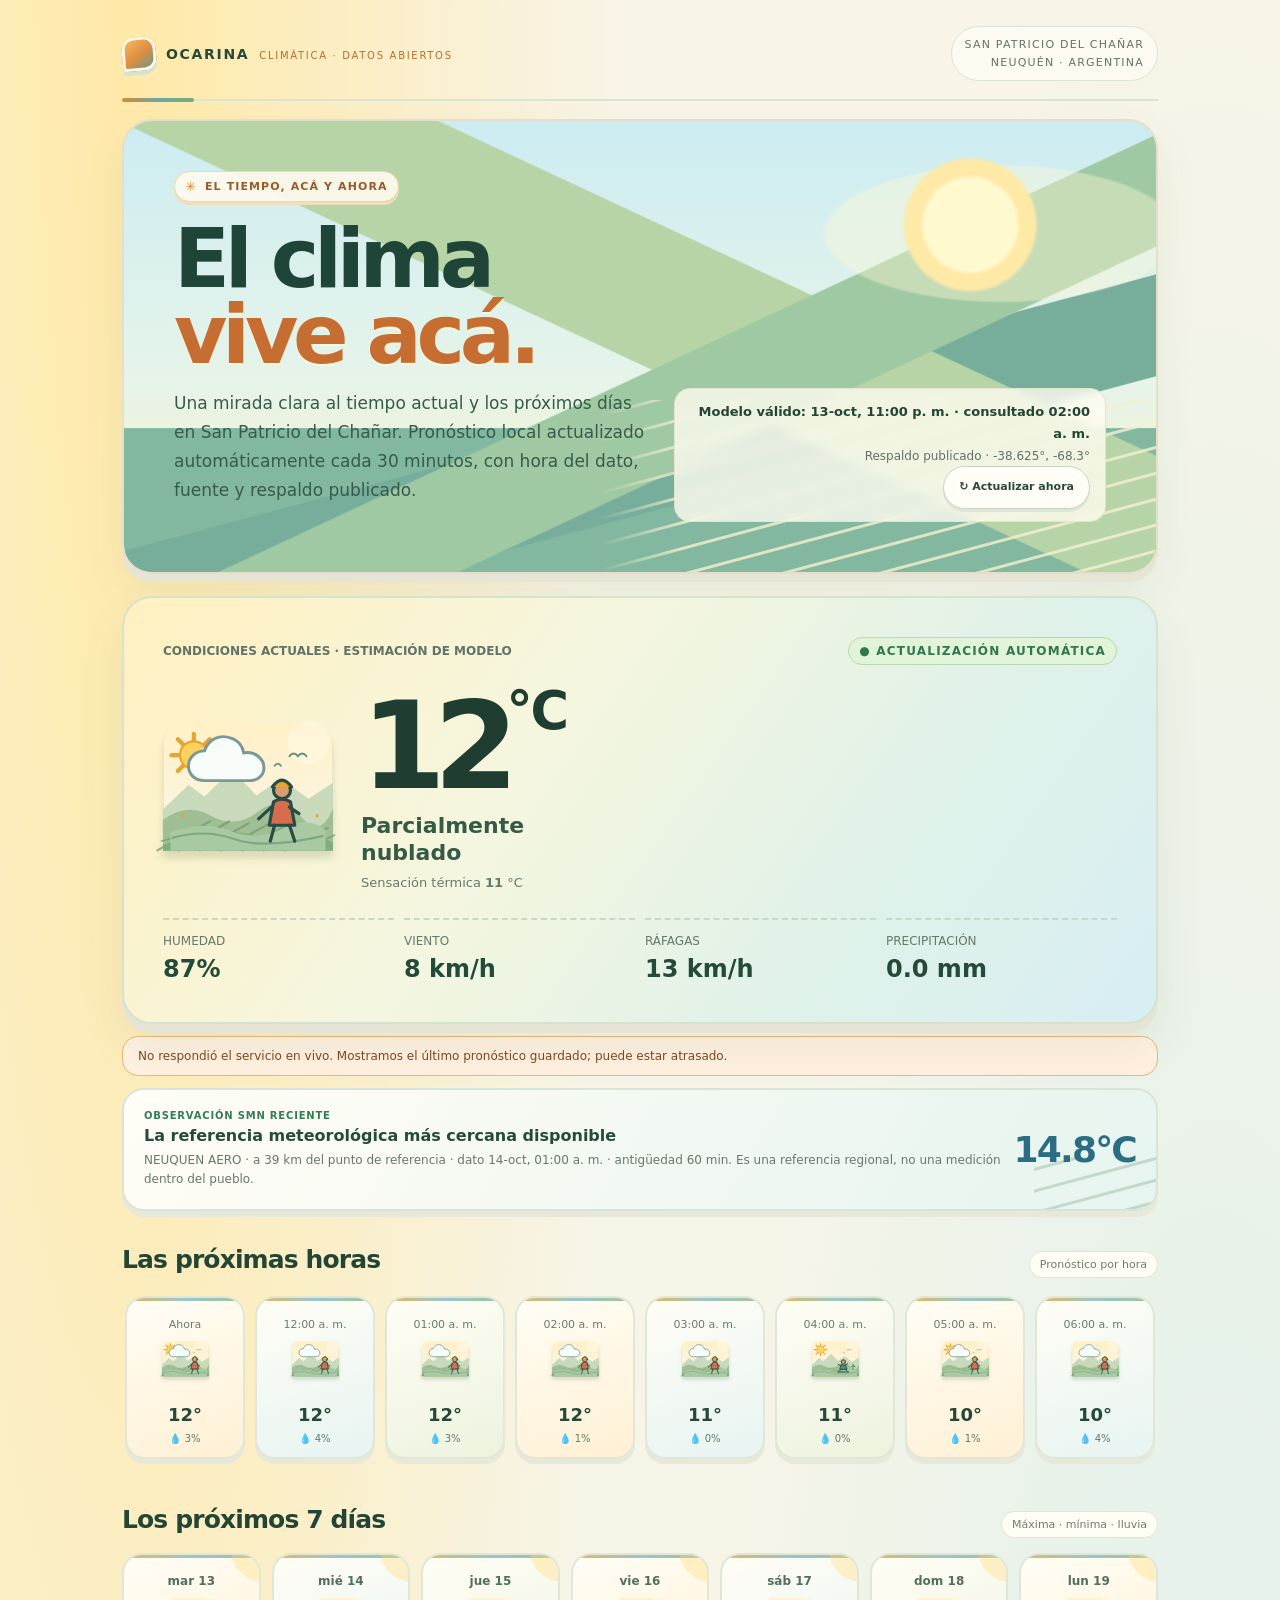
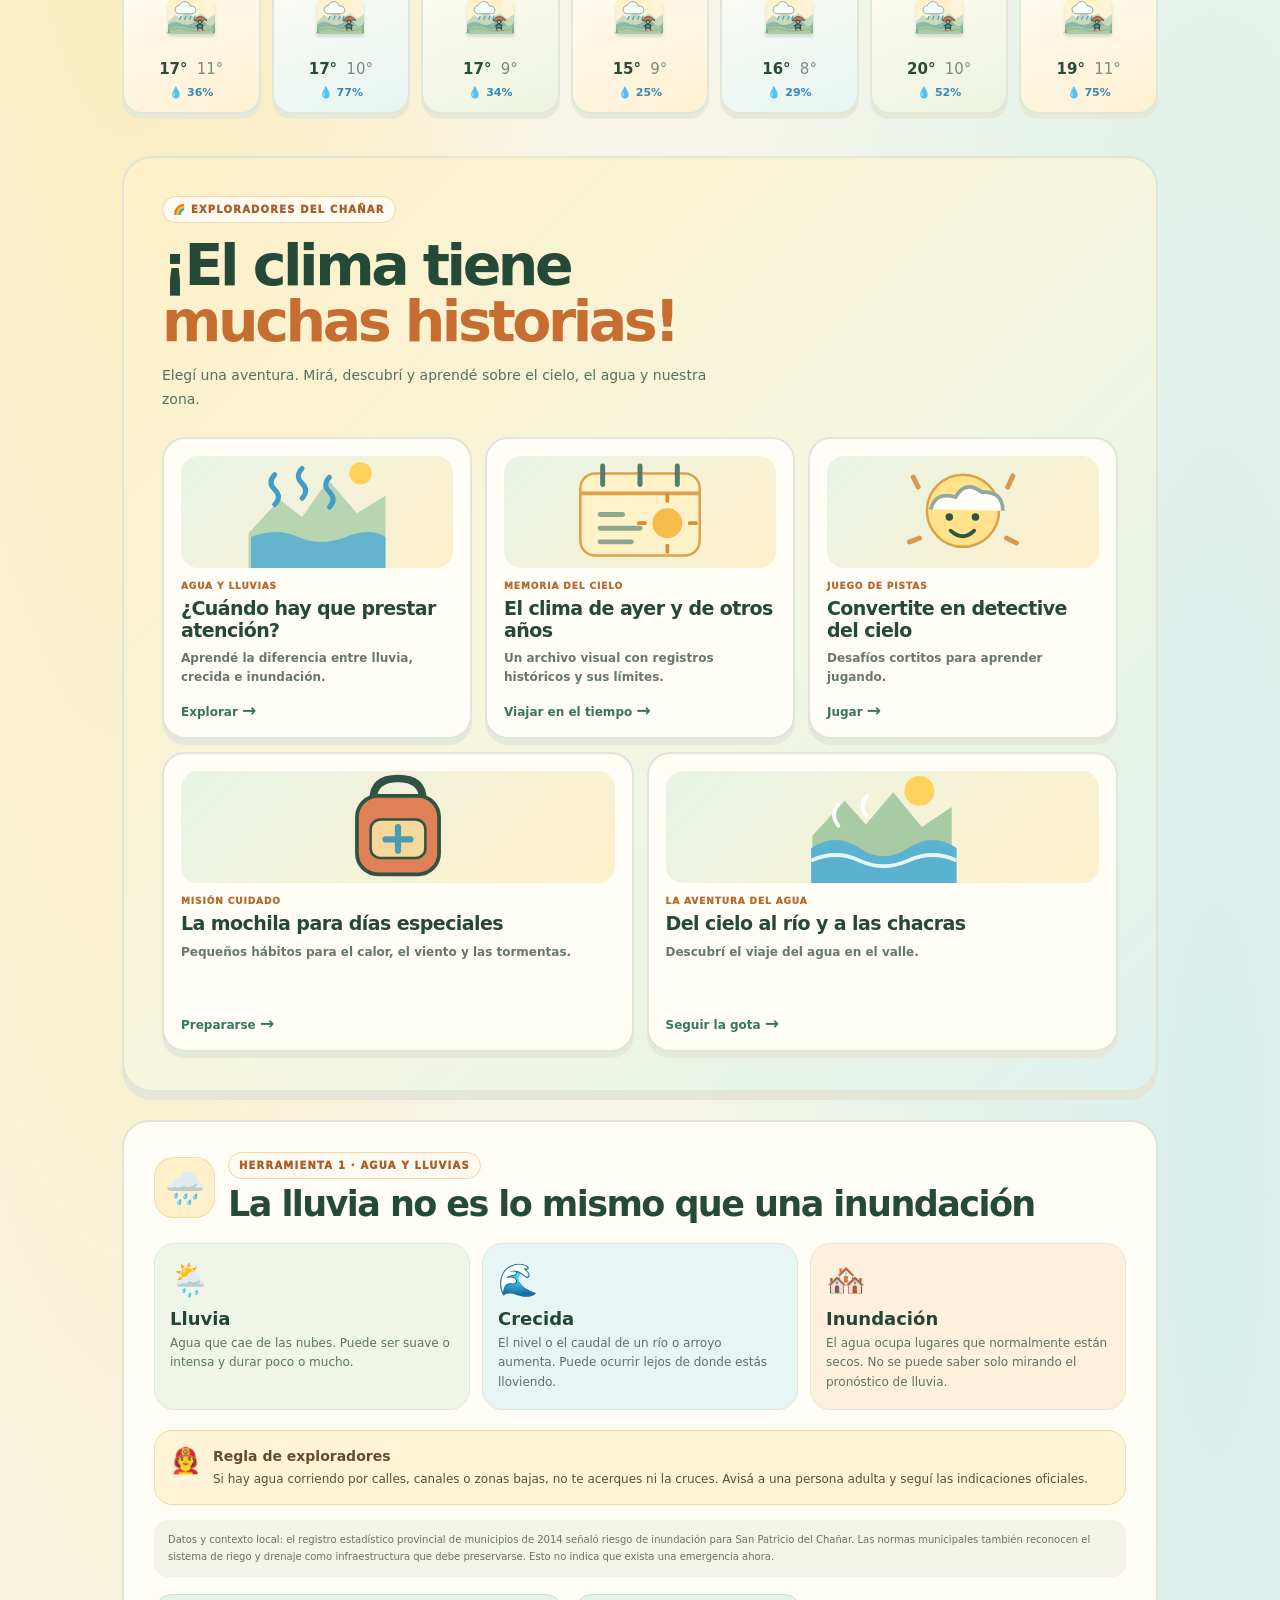
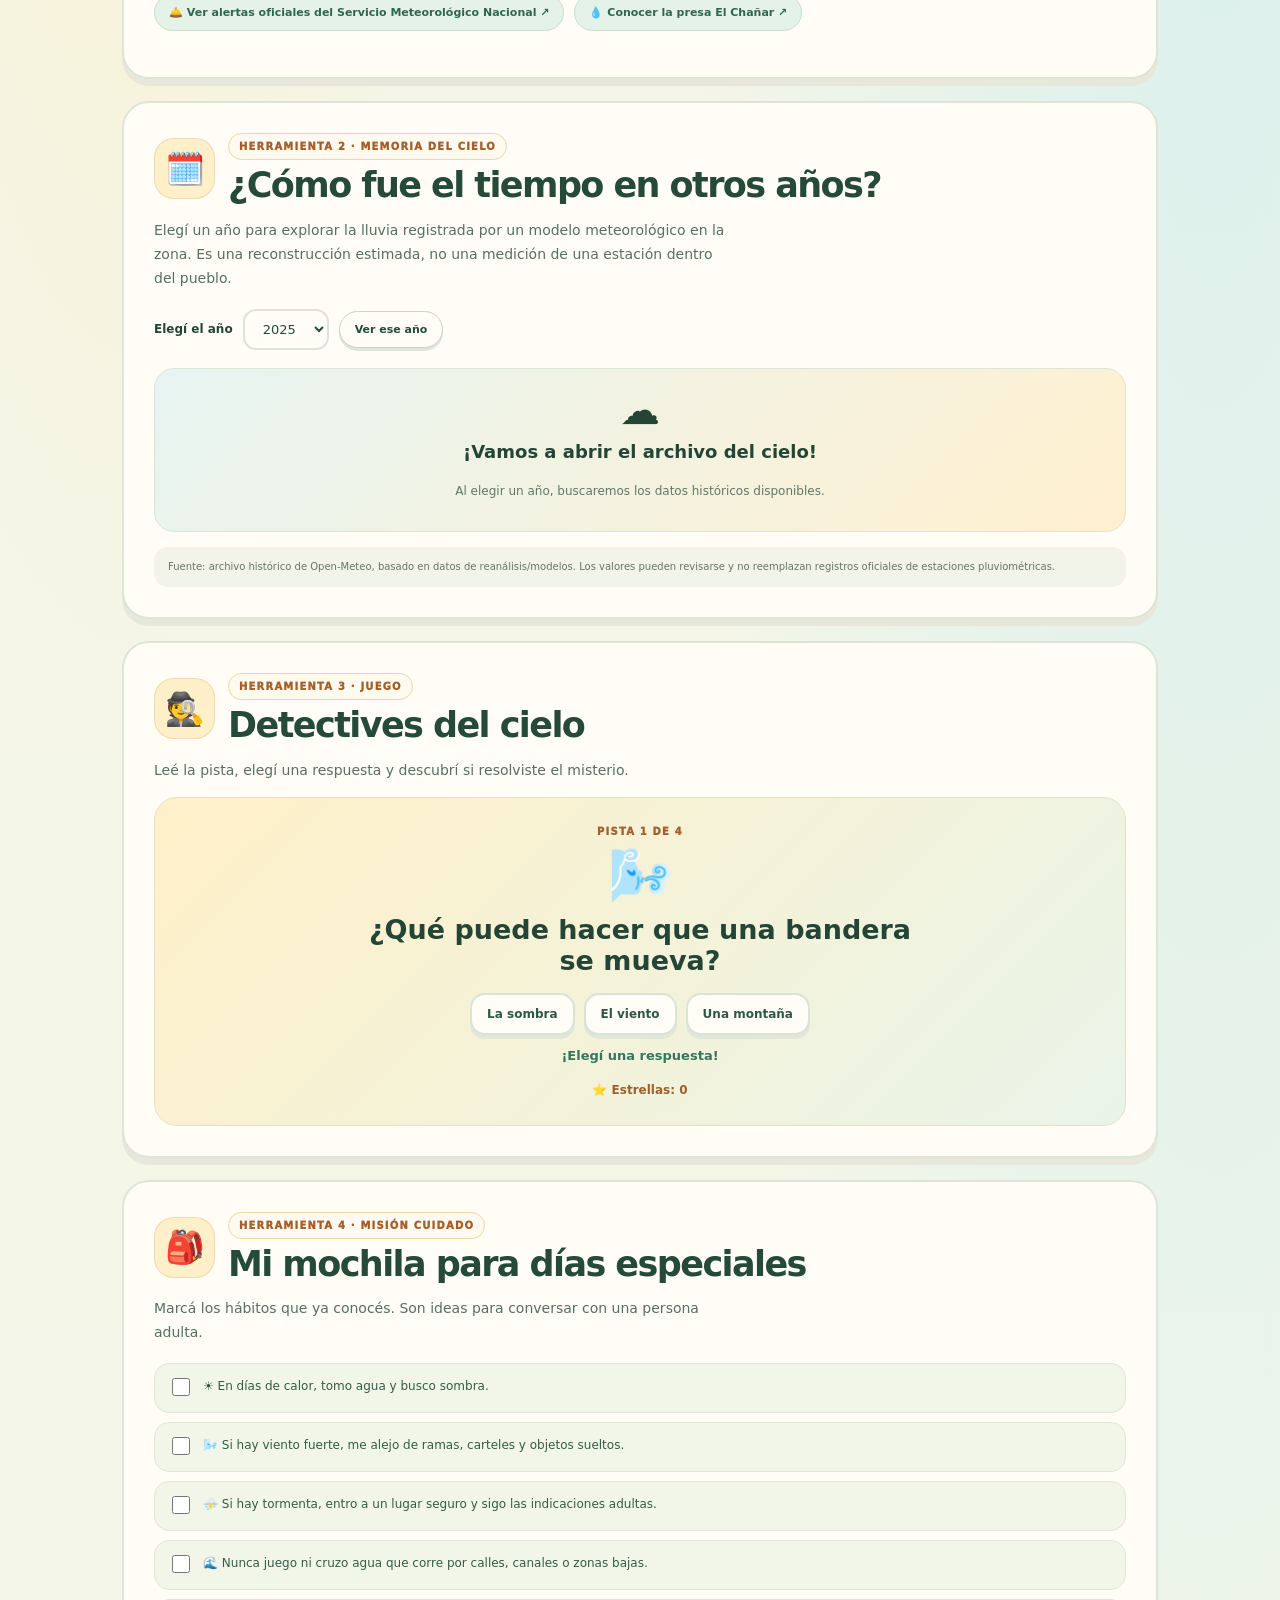
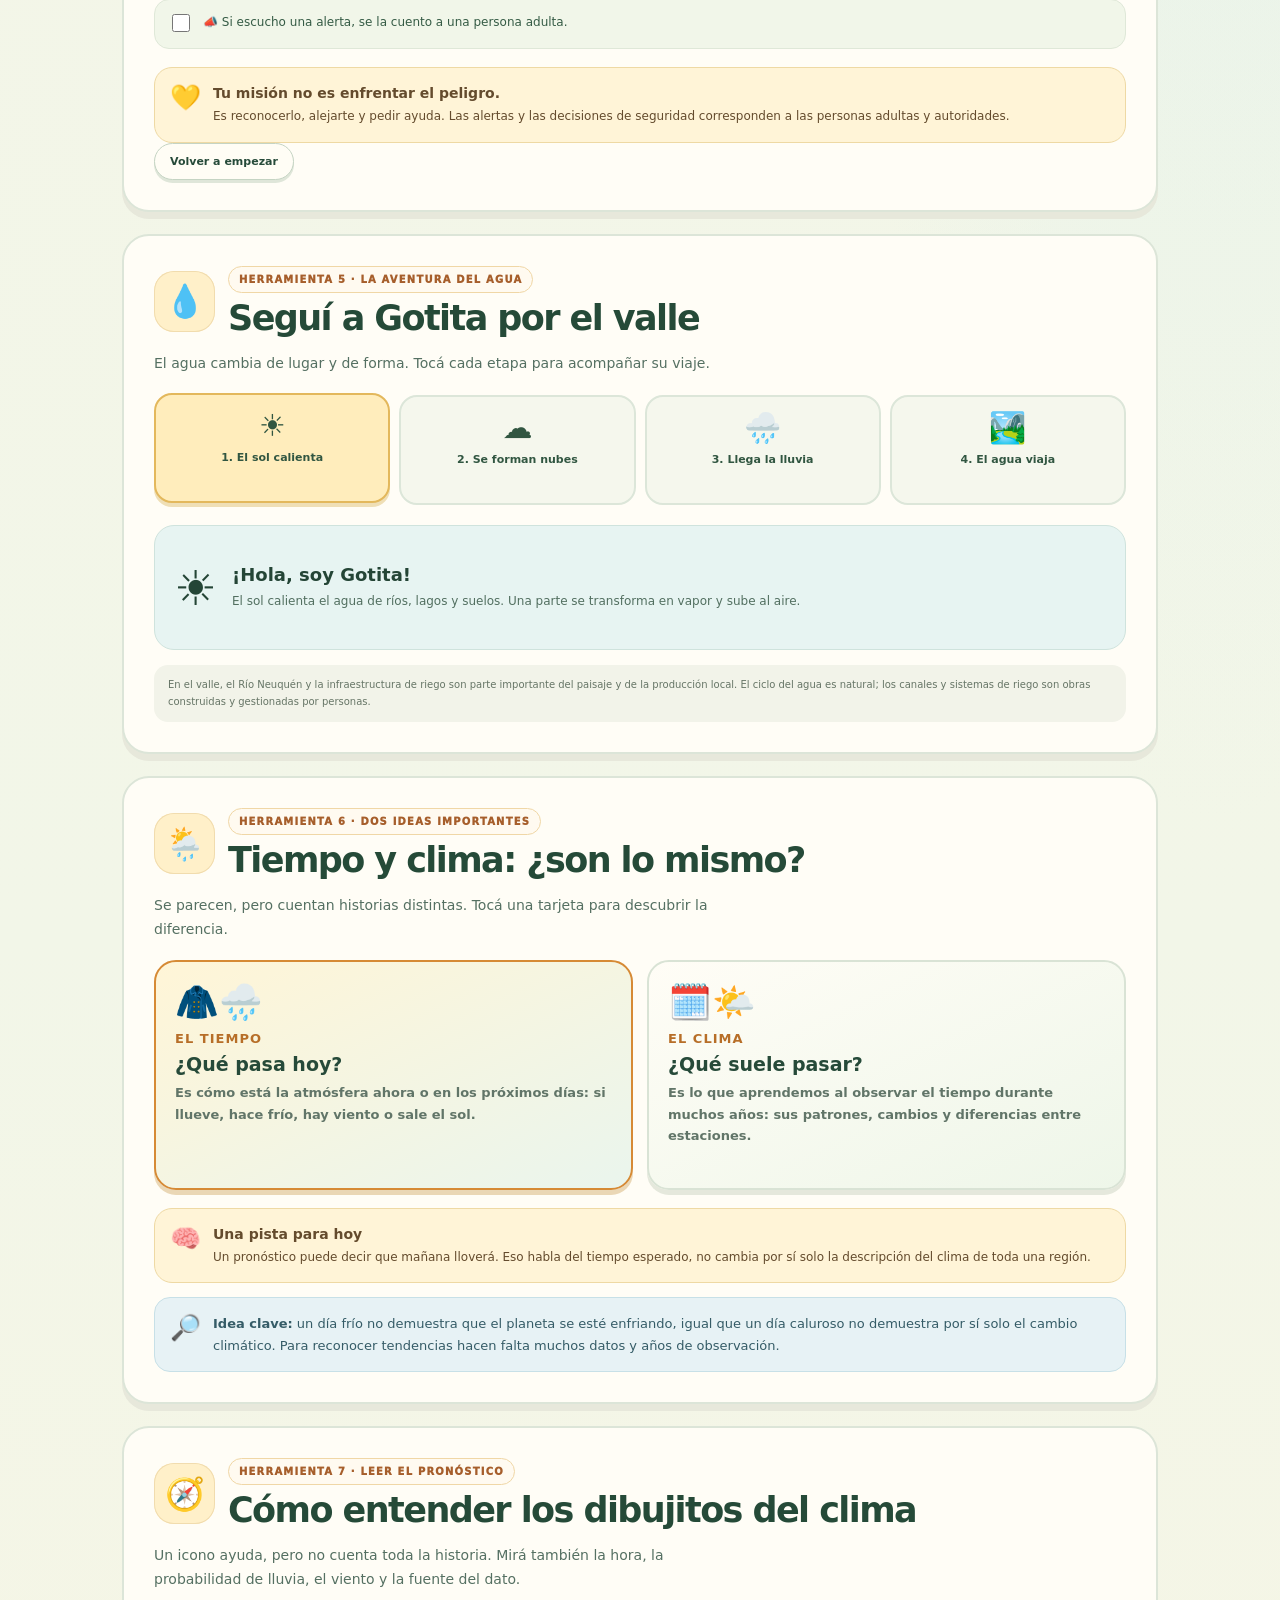
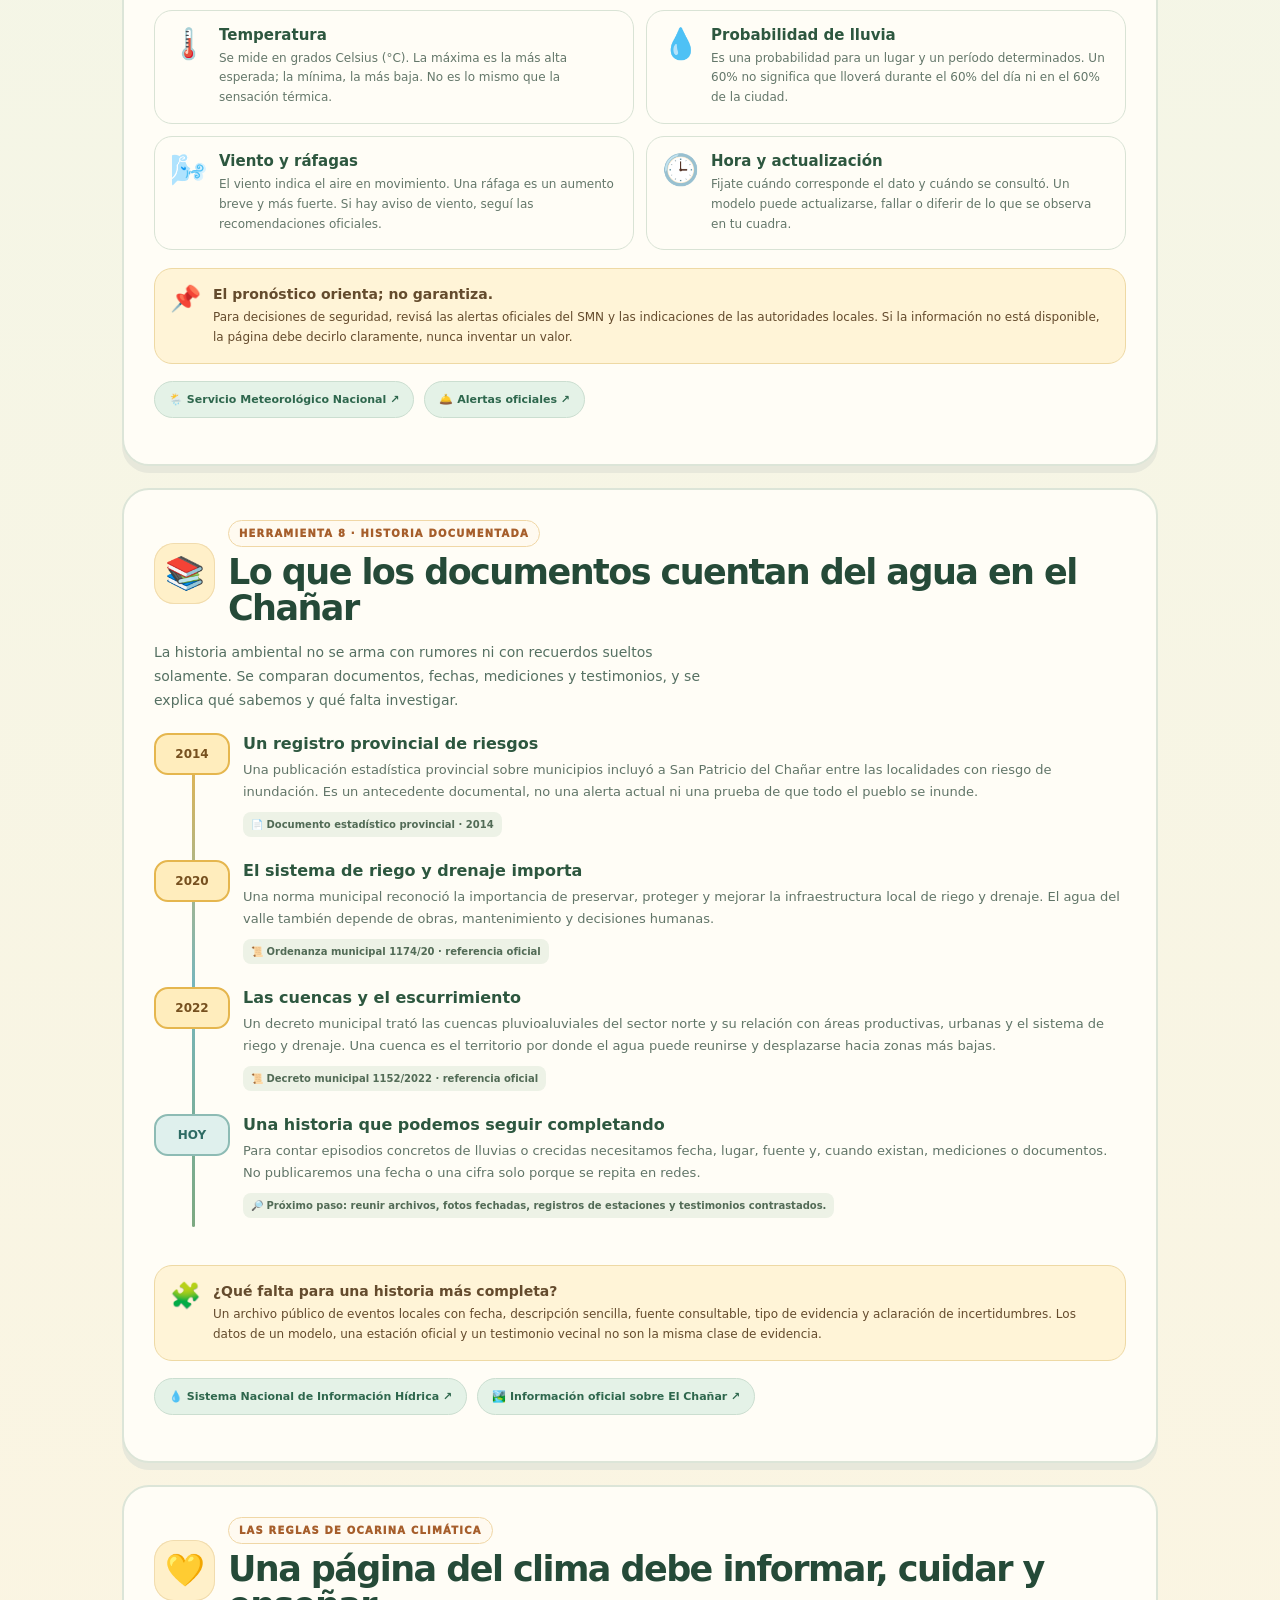
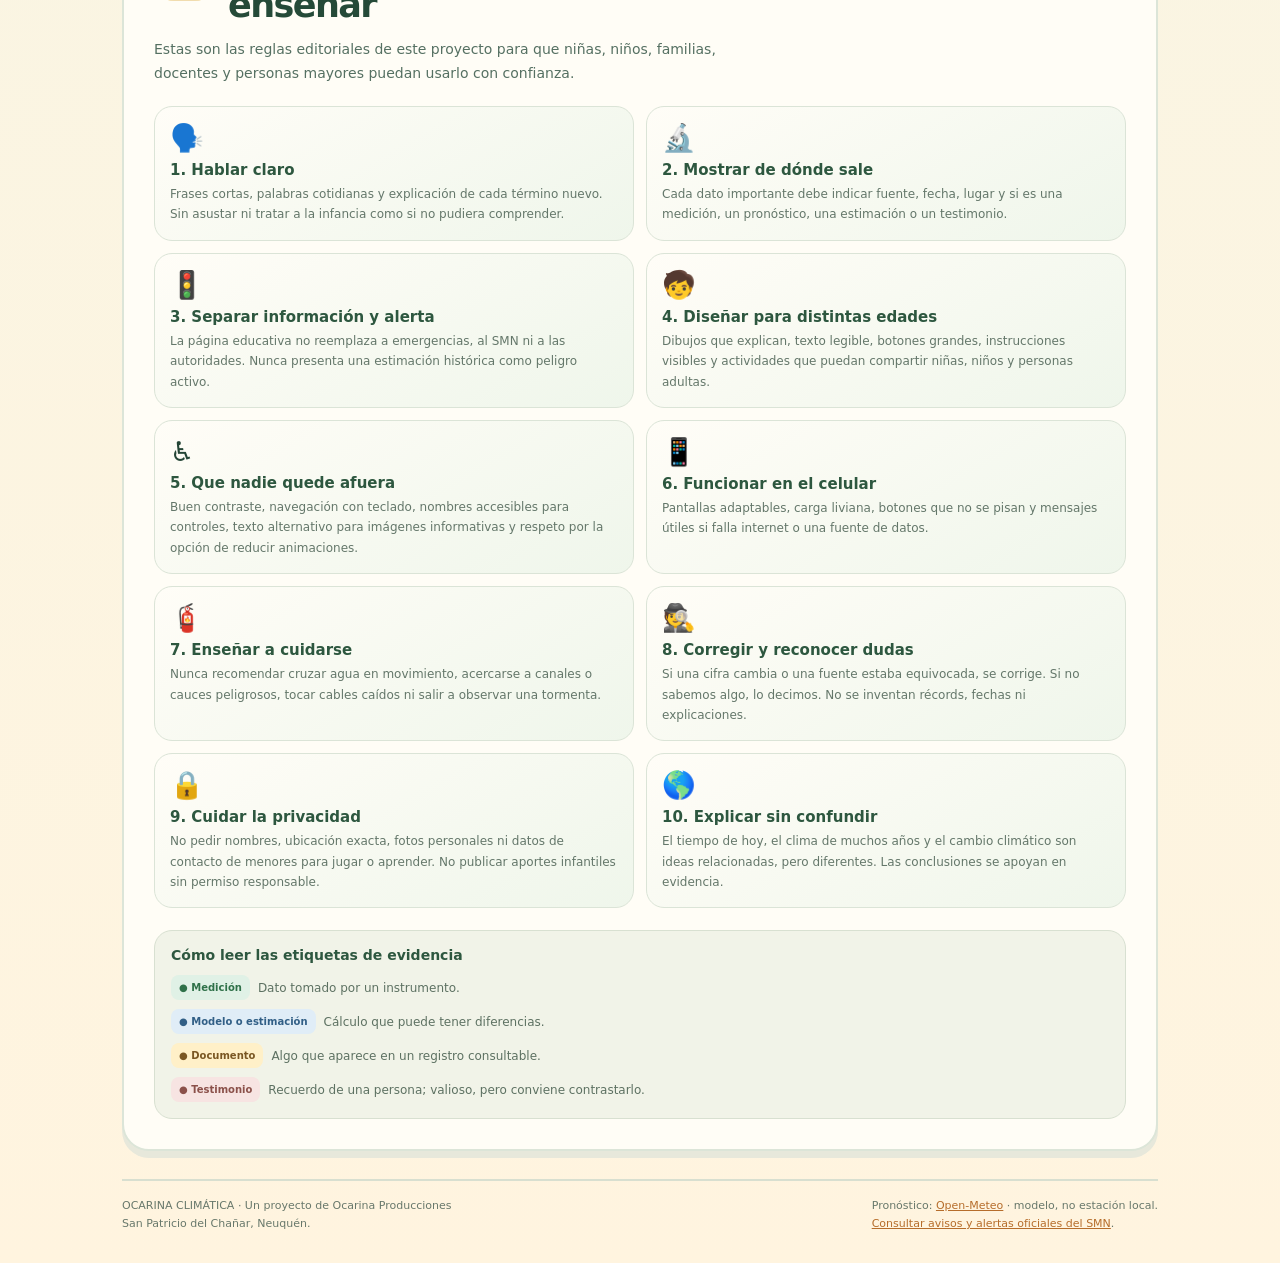
==== commit d0ffd25a: "Expandir educación climática familiar, historia local y reglas de seguridad" ====
--- a/index.html
+++ b/index.html
@@ -324,6 +324,25 @@
 @media(max-width:650px){.tool-grid{grid-template-columns:repeat(2,minmax(0,1fr));gap:10px}.tool-card,.tool-card:nth-child(4),.tool-card:nth-child(5){grid-column:span 1;min-height:275px;padding:12px;border-radius:19px}.tool-card:last-child{grid-column:1/-1;min-height:245px}.tool-art{height:88px}.tool-card strong{font-size:16px}.tool-desc{font-size:11px}.fact-row{grid-template-columns:1fr}.fact-card{display:grid;grid-template-columns:43px 1fr;column-gap:9px;align-items:start}.fact-card>span{grid-row:span 2}.fact-card h3{margin:2px 0 4px}.fact-card p{grid-column:2}.history-stats{grid-template-columns:1fr}.history-stat{display:flex;justify-content:space-between;align-items:center;gap:10px}.water-steps{grid-template-columns:repeat(2,minmax(0,1fr))}.water-step{min-height:95px}.official-link a{width:100%;justify-content:center}.panel-heading{align-items:flex-start}.big-emoji{width:49px;height:49px;font-size:26px;border-radius:16px}.kid-panel{border-radius:22px}.history-controls button{flex:1}.quiz-options{flex-direction:column}.quiz-options button{width:100%}}
 @media(prefers-reduced-motion:reduce){.tool-card,.water-step{transition:none!important;transform:none!important}}
 
+
+/* REGLAS UNIVERSALES DE EXPERIENCIA INFANTIL-FAMILIAR Y PROFUNDIDAD EDUCATIVA */
+.family-panel{scroll-margin-top:18px}
+.concept-grid{display:grid;grid-template-columns:repeat(2,minmax(0,1fr));gap:14px;margin:18px 0}
+.concept-card{display:flex;flex-direction:column;align-items:flex-start;text-align:left;gap:7px;min-height:230px;padding:19px;border-radius:22px;background:linear-gradient(155deg,#fffdf6,#eef6e9);border:2px solid #d9e3d5;box-shadow:0 5px 0 #e5e8dc;white-space:normal}
+.concept-card.active{border-color:#d68a35;background:linear-gradient(155deg,#fff5d7,#eaf5ed);box-shadow:0 5px 0 #ead7b5}
+.concept-art{font-size:35px;line-height:1.25}.concept-card strong{font-size:13px;letter-spacing:.08em;color:#b76e28}.concept-card>span:not(.concept-art){font-weight:800;font-size:19px}.concept-card p{font-size:13px;line-height:1.65;color:#617568;margin:0}
+.kid-mini-fact{display:flex;gap:12px;align-items:flex-start;margin-top:14px;padding:15px;border-radius:16px;background:#e7f2f5;border:1px solid #c7e0e7;color:#355c67}.kid-mini-fact>span{font-size:25px}.kid-mini-fact p{margin:0;font-size:13px;line-height:1.65}
+.forecast-guide{display:grid;grid-template-columns:repeat(2,minmax(0,1fr));gap:12px;margin:18px 0}
+.forecast-guide article{display:flex;gap:12px;align-items:flex-start;background:#fffdf6;border:1px solid #d9e3d5;border-radius:18px;padding:15px;min-width:0}
+.guide-icon{font-size:30px;line-height:1.2;flex:0 0 34px}.forecast-guide h3{margin:0 0 5px;font-size:15px;color:#2d573f}.forecast-guide p{margin:0;color:#64776a;font-size:12px;line-height:1.65}
+.timeline{position:relative;display:grid;gap:0;margin:20px 0 24px}.timeline:before{content:"";position:absolute;left:38px;top:12px;bottom:14px;width:3px;border-radius:3px;background:linear-gradient(#e9b44b,#76b6bd,#7da981)}
+.timeline-item{position:relative;display:grid;grid-template-columns:76px 1fr;gap:13px;padding:0 0 23px}.timeline-date{position:relative;z-index:1;display:flex;align-items:center;justify-content:center;align-self:start;min-height:42px;padding:5px;border-radius:14px;background:#ffedbd;border:2px solid #e5b64e;color:#76501f;font-weight:900;font-size:12px;text-align:center}
+.timeline-item h3{font-size:16px;margin:1px 0 6px;color:#2d573f}.timeline-item p{font-size:13px;line-height:1.7;margin:0 0 9px;color:#617568}.evidence-label{display:inline-block;font-size:10px;line-height:1.5;padding:5px 8px;border-radius:8px;background:#edf2e6;color:#526b56;font-weight:750}.timeline-open .timeline-date{background:#dff0ed;border-color:#8dbbb4;color:#2e6b64}
+.rules-grid{display:grid;grid-template-columns:repeat(2,minmax(0,1fr));gap:12px;margin:20px 0}.rules-grid article{background:linear-gradient(150deg,#fffdf7,#eff6eb);border:1px solid #dbe4d7;border-radius:18px;padding:15px}.rules-grid article>span{font-size:27px}.rules-grid h3{font-size:15px;margin:7px 0 5px;color:#2d573f}.rules-grid p{font-size:12px;line-height:1.7;color:#64776a;margin:0}
+.source-key{display:grid;gap:9px;margin-top:22px;padding:16px;border-radius:18px;background:#f1f3e8;border:1px solid #d8e0d1;font-size:12px;color:#5d7162}.source-key>strong{font-size:14px;color:#2d573f;margin-bottom:3px}.source-key>div{display:flex;align-items:center;gap:8px;flex-wrap:wrap}.evidence-measured{background:#e0f1e6;color:#2f7149}.evidence-model{background:#e0edf7;color:#315f86}.evidence-document{background:#fff0c8;color:#7a5723}.evidence-testimony{background:#f7e4e2;color:#8b514a}
+@media(max-width:650px){.concept-grid,.forecast-guide,.rules-grid{grid-template-columns:1fr}.concept-card{min-height:0}.timeline-item{grid-template-columns:62px 1fr;gap:10px}.timeline:before{left:29px}.timeline-date{font-size:11px;min-height:38px}.forecast-guide article{padding:13px}.kid-mini-fact{padding:12px}}
+@media(prefers-reduced-motion:reduce){.concept-card{transition:none!important}}
+
 </style>
 </head>
 <body><div class="wrap">
@@ -351,6 +370,59 @@
 <section class="kid-panel" id="detectives"><div class="panel-heading"><span class="big-emoji">🕵️</span><div><span class="kid-kicker">HERRAMIENTA 3 · JUEGO</span><h2>Detectives del cielo</h2></div></div><p class="kid-lead">Leé la pista, elegí una respuesta y descubrí si resolviste el misterio.</p><div class="quiz-box"><div class="quiz-progress" id="quizProgress">PISTA 1 DE 4</div><div class="quiz-emoji" id="quizEmoji">🌬️</div><h3 id="quizQuestion">¿Qué puede hacer que una bandera se mueva?</h3><div class="quiz-options" id="quizOptions"><button type="button" data-answer="0">La sombra</button><button type="button" data-answer="1">El viento</button><button type="button" data-answer="2">Una montaña</button></div><p id="quizFeedback" class="quiz-feedback" aria-live="polite">¡Elegí una respuesta!</p><button id="nextQuiz" type="button" hidden>Próxima pista →</button><div class="quiz-score" id="quizScore">⭐ Estrellas: 0</div></div></section>
 <section class="kid-panel" id="mochila"><div class="panel-heading"><span class="big-emoji">🎒</span><div><span class="kid-kicker">HERRAMIENTA 4 · MISIÓN CUIDADO</span><h2>Mi mochila para días especiales</h2></div></div><p class="kid-lead">Marcá los hábitos que ya conocés. Son ideas para conversar con una persona adulta.</p><div class="checklist"><label><input type="checkbox"> ☀️ En días de calor, tomo agua y busco sombra.</label><label><input type="checkbox"> 🌬️ Si hay viento fuerte, me alejo de ramas, carteles y objetos sueltos.</label><label><input type="checkbox"> ⛈️ Si hay tormenta, entro a un lugar seguro y sigo las indicaciones adultas.</label><label><input type="checkbox"> 🌊 Nunca juego ni cruzo agua que corre por calles, canales o zonas bajas.</label><label><input type="checkbox"> 📣 Si escucho una alerta, se la cuento a una persona adulta.</label></div><div class="important-note"><span>💛</span><div><strong>Tu misión no es enfrentar el peligro.</strong><p>Es reconocerlo, alejarte y pedir ayuda. Las alertas y las decisiones de seguridad corresponden a las personas adultas y autoridades.</p></div></div><button id="resetChecklist" type="button">Volver a empezar</button></section>
 <section class="kid-panel" id="agua-viajera"><div class="panel-heading"><span class="big-emoji">💧</span><div><span class="kid-kicker">HERRAMIENTA 5 · LA AVENTURA DEL AGUA</span><h2>Seguí a Gotita por el valle</h2></div></div><p class="kid-lead">El agua cambia de lugar y de forma. Tocá cada etapa para acompañar su viaje.</p><div class="water-steps"><button type="button" class="water-step active" data-water="0"><span>☀️</span><b>1. El sol calienta</b></button><button type="button" class="water-step" data-water="1"><span>☁️</span><b>2. Se forman nubes</b></button><button type="button" class="water-step" data-water="2"><span>🌧️</span><b>3. Llega la lluvia</b></button><button type="button" class="water-step" data-water="3"><span>🏞️</span><b>4. El agua viaja</b></button></div><div class="water-story" id="waterStory"><span class="story-emoji">☀️</span><div><h3>¡Hola, soy Gotita!</h3><p>El sol calienta el agua de ríos, lagos y suelos. Una parte se transforma en vapor y sube al aire.</p></div></div><div class="source-strip">En el valle, el Río Neuquén y la infraestructura de riego son parte importante del paisaje y de la producción local. El ciclo del agua es natural; los canales y sistemas de riego son obras construidas y gestionadas por personas.</div></section>
+
+<section class="kid-panel family-panel" id="tiempo-clima">
+ <div class="panel-heading"><span class="big-emoji">🌦️</span><div><span class="kid-kicker">HERRAMIENTA 6 · DOS IDEAS IMPORTANTES</span><h2>Tiempo y clima: ¿son lo mismo?</h2></div></div>
+ <p class="kid-lead">Se parecen, pero cuentan historias distintas. Tocá una tarjeta para descubrir la diferencia.</p>
+ <div class="concept-grid">
+  <button type="button" class="concept-card active" data-concept="tiempo"><span class="concept-art">🧥🌧️</span><strong>EL TIEMPO</strong><span>¿Qué pasa hoy?</span><p>Es cómo está la atmósfera ahora o en los próximos días: si llueve, hace frío, hay viento o sale el sol.</p></button>
+  <button type="button" class="concept-card" data-concept="clima"><span class="concept-art">🗓️🌤️</span><strong>EL CLIMA</strong><span>¿Qué suele pasar?</span><p>Es lo que aprendemos al observar el tiempo durante muchos años: sus patrones, cambios y diferencias entre estaciones.</p></button>
+ </div>
+ <div class="important-note"><span>🧠</span><div><strong id="conceptTitle">Una pista para hoy</strong><p id="conceptText">Un pronóstico puede decir que mañana lloverá. Eso habla del tiempo esperado, no cambia por sí solo la descripción del clima de toda una región.</p></div></div>
+ <div class="kid-mini-fact"><span>🔎</span><p><b>Idea clave:</b> un día frío no demuestra que el planeta se esté enfriando, igual que un día caluroso no demuestra por sí solo el cambio climático. Para reconocer tendencias hacen falta muchos datos y años de observación.</p></div>
+</section>
+<section class="kid-panel family-panel" id="leer-pronostico">
+ <div class="panel-heading"><span class="big-emoji">🧭</span><div><span class="kid-kicker">HERRAMIENTA 7 · LEER EL PRONÓSTICO</span><h2>Cómo entender los dibujitos del clima</h2></div></div>
+ <p class="kid-lead">Un icono ayuda, pero no cuenta toda la historia. Mirá también la hora, la probabilidad de lluvia, el viento y la fuente del dato.</p>
+ <div class="forecast-guide">
+  <article><span class="guide-icon">🌡️</span><div><h3>Temperatura</h3><p>Se mide en grados Celsius (°C). La máxima es la más alta esperada; la mínima, la más baja. No es lo mismo que la sensación térmica.</p></div></article>
+  <article><span class="guide-icon">💧</span><div><h3>Probabilidad de lluvia</h3><p>Es una probabilidad para un lugar y un período determinados. Un 60% no significa que lloverá durante el 60% del día ni en el 60% de la ciudad.</p></div></article>
+  <article><span class="guide-icon">🌬️</span><div><h3>Viento y ráfagas</h3><p>El viento indica el aire en movimiento. Una ráfaga es un aumento breve y más fuerte. Si hay aviso de viento, seguí las recomendaciones oficiales.</p></div></article>
+  <article><span class="guide-icon">🕒</span><div><h3>Hora y actualización</h3><p>Fijate cuándo corresponde el dato y cuándo se consultó. Un modelo puede actualizarse, fallar o diferir de lo que se observa en tu cuadra.</p></div></article>
+ </div>
+ <div class="important-note"><span>📌</span><div><strong>El pronóstico orienta; no garantiza.</strong><p>Para decisiones de seguridad, revisá las alertas oficiales del SMN y las indicaciones de las autoridades locales. Si la información no está disponible, la página debe decirlo claramente, nunca inventar un valor.</p></div></div>
+ <p class="official-link"><a href="https://www.smn.gob.ar/" target="_blank" rel="noopener noreferrer">🌦️ Servicio Meteorológico Nacional ↗</a> <a href="https://ws2.smn.gob.ar/alertas" target="_blank" rel="noopener noreferrer">🛎️ Alertas oficiales ↗</a></p>
+</section>
+<section class="kid-panel family-panel" id="historia-local">
+ <div class="panel-heading"><span class="big-emoji">📚</span><div><span class="kid-kicker">HERRAMIENTA 8 · HISTORIA DOCUMENTADA</span><h2>Lo que los documentos cuentan del agua en el Chañar</h2></div></div>
+ <p class="kid-lead">La historia ambiental no se arma con rumores ni con recuerdos sueltos solamente. Se comparan documentos, fechas, mediciones y testimonios, y se explica qué sabemos y qué falta investigar.</p>
+ <div class="timeline">
+  <article class="timeline-item"><span class="timeline-date">2014</span><div><h3>Un registro provincial de riesgos</h3><p>Una publicación estadística provincial sobre municipios incluyó a San Patricio del Chañar entre las localidades con riesgo de inundación. Es un antecedente documental, no una alerta actual ni una prueba de que todo el pueblo se inunde.</p><span class="evidence-label">📄 Documento estadístico provincial · 2014</span></div></article>
+  <article class="timeline-item"><span class="timeline-date">2020</span><div><h3>El sistema de riego y drenaje importa</h3><p>Una norma municipal reconoció la importancia de preservar, proteger y mejorar la infraestructura local de riego y drenaje. El agua del valle también depende de obras, mantenimiento y decisiones humanas.</p><span class="evidence-label">📜 Ordenanza municipal 1174/20 · referencia oficial</span></div></article>
+  <article class="timeline-item"><span class="timeline-date">2022</span><div><h3>Las cuencas y el escurrimiento</h3><p>Un decreto municipal trató las cuencas pluvioaluviales del sector norte y su relación con áreas productivas, urbanas y el sistema de riego y drenaje. Una cuenca es el territorio por donde el agua puede reunirse y desplazarse hacia zonas más bajas.</p><span class="evidence-label">📜 Decreto municipal 1152/2022 · referencia oficial</span></div></article>
+  <article class="timeline-item timeline-open"><span class="timeline-date">HOY</span><div><h3>Una historia que podemos seguir completando</h3><p>Para contar episodios concretos de lluvias o crecidas necesitamos fecha, lugar, fuente y, cuando existan, mediciones o documentos. No publicaremos una fecha o una cifra solo porque se repita en redes.</p><span class="evidence-label">🔎 Próximo paso: reunir archivos, fotos fechadas, registros de estaciones y testimonios contrastados.</span></div></article>
+ </div>
+ <div class="important-note"><span>🧩</span><div><strong>¿Qué falta para una historia más completa?</strong><p>Un archivo público de eventos locales con fecha, descripción sencilla, fuente consultable, tipo de evidencia y aclaración de incertidumbres. Los datos de un modelo, una estación oficial y un testimonio vecinal no son la misma clase de evidencia.</p></div></div>
+ <p class="official-link"><a href="https://www.argentina.gob.ar/snih" target="_blank" rel="noopener noreferrer">💧 Sistema Nacional de Información Hídrica ↗</a> <a href="https://www.argentina.gob.ar/orsep/registro-de-presas-fiscalizadas/regional-comahue/el-chanar" target="_blank" rel="noopener noreferrer">🏞️ Información oficial sobre El Chañar ↗</a></p>
+</section>
+<section class="kid-panel family-panel" id="reglas-familia">
+ <div class="panel-heading"><span class="big-emoji">💛</span><div><span class="kid-kicker">LAS REGLAS DE OCARINA CLIMÁTICA</span><h2>Una página del clima debe informar, cuidar y enseñar</h2></div></div>
+ <p class="kid-lead">Estas son las reglas editoriales de este proyecto para que niñas, niños, familias, docentes y personas mayores puedan usarlo con confianza.</p>
+ <div class="rules-grid">
+  <article><span>🗣️</span><h3>1. Hablar claro</h3><p>Frases cortas, palabras cotidianas y explicación de cada término nuevo. Sin asustar ni tratar a la infancia como si no pudiera comprender.</p></article>
+  <article><span>🔬</span><h3>2. Mostrar de dónde sale</h3><p>Cada dato importante debe indicar fuente, fecha, lugar y si es una medición, un pronóstico, una estimación o un testimonio.</p></article>
+  <article><span>🚦</span><h3>3. Separar información y alerta</h3><p>La página educativa no reemplaza a emergencias, al SMN ni a las autoridades. Nunca presenta una estimación histórica como peligro activo.</p></article>
+  <article><span>🧒</span><h3>4. Diseñar para distintas edades</h3><p>Dibujos que explican, texto legible, botones grandes, instrucciones visibles y actividades que puedan compartir niñas, niños y personas adultas.</p></article>
+  <article><span>♿</span><h3>5. Que nadie quede afuera</h3><p>Buen contraste, navegación con teclado, nombres accesibles para controles, texto alternativo para imágenes informativas y respeto por la opción de reducir animaciones.</p></article>
+  <article><span>📱</span><h3>6. Funcionar en el celular</h3><p>Pantallas adaptables, carga liviana, botones que no se pisan y mensajes útiles si falla internet o una fuente de datos.</p></article>
+  <article><span>🧯</span><h3>7. Enseñar a cuidarse</h3><p>Nunca recomendar cruzar agua en movimiento, acercarse a canales o cauces peligrosos, tocar cables caídos ni salir a observar una tormenta.</p></article>
+  <article><span>🕵️</span><h3>8. Corregir y reconocer dudas</h3><p>Si una cifra cambia o una fuente estaba equivocada, se corrige. Si no sabemos algo, lo decimos. No se inventan récords, fechas ni explicaciones.</p></article>
+  <article><span>🔒</span><h3>9. Cuidar la privacidad</h3><p>No pedir nombres, ubicación exacta, fotos personales ni datos de contacto de menores para jugar o aprender. No publicar aportes infantiles sin permiso responsable.</p></article>
+  <article><span>🌎</span><h3>10. Explicar sin confundir</h3><p>El tiempo de hoy, el clima de muchos años y el cambio climático son ideas relacionadas, pero diferentes. Las conclusiones se apoyan en evidencia.</p></article>
+ </div>
+ <div class="source-key"><strong>Cómo leer las etiquetas de evidencia</strong><div><span class="evidence-label evidence-measured">● Medición</span> Dato tomado por un instrumento.</div><div><span class="evidence-label evidence-model">● Modelo o estimación</span> Cálculo que puede tener diferencias.</div><div><span class="evidence-label evidence-document">● Documento</span> Algo que aparece en un registro consultable.</div><div><span class="evidence-label evidence-testimony">● Testimonio</span> Recuerdo de una persona; valioso, pero conviene contrastarlo.</div></div>
+</section>
+
 </main>
 <footer class="foot"><div>OCARINA CLIMÁTICA · Un proyecto de Ocarina Producciones<br>San Patricio del Chañar, Neuquén.</div><div>Pronóstico: <a href="https://open-meteo.com/" target="_blank" rel="noopener noreferrer">Open-Meteo</a> · modelo, no estación local.<br><a href="https://ws2.smn.gob.ar/alertas" target="_blank" rel="noopener noreferrer">Consultar avisos y alertas oficiales del SMN</a>.</div></footer>
 </div>
@@ -436,6 +508,18 @@
 document.getElementById('resetChecklist').addEventListener('click',()=>document.querySelectorAll('.checklist input').forEach(x=>x.checked=false));
 const waterStories=[{e:'☀️',h:'¡Hola, soy Gotita!',p:'El sol calienta el agua de ríos, lagos y suelos. Una parte se transforma en vapor y sube al aire.'},{e:'☁️',h:'¡Me junté con otras gotitas!',p:'Al subir, el vapor se enfría y forma pequeñas gotas o cristales que componen las nubes.'},{e:'🌧️',h:'¡Estoy cayendo!',p:'Cuando las gotas crecen y pesan lo suficiente, pueden caer como lluvia. La nieve también es una forma de precipitación.'},{e:'🏞️',h:'¡Sigo viajando por el valle!',p:'El agua puede correr por la superficie, entrar en el suelo o llegar a ríos y canales. El agua de riego se distribuye mediante infraestructura gestionada por personas.'}];document.querySelectorAll('[data-water]').forEach(b=>b.addEventListener('click',()=>{document.querySelectorAll('[data-water]').forEach(x=>x.classList.toggle('active',x===b));const s=waterStories[Number(b.dataset.water)];document.getElementById('waterStory').innerHTML='<span class="story-emoji">'+s.e+'</span><div><h3>'+s.h+'</h3><p>'+s.p+'</p></div>'}));
 
+
+/* Interacciones educativas accesibles: conceptos y reglas de lectura */
+const conceptNotes={
+ tiempo:{title:'Una pista para hoy',text:'Un pronóstico puede decir que mañana lloverá. Eso habla del tiempo esperado, no cambia por sí solo la descripción del clima de toda una región.'},
+ clima:{title:'Una pista para muchos años',text:'Para describir el clima se estudian observaciones durante períodos largos, a menudo de 30 años para las normales climáticas. Así podemos comparar estaciones y reconocer patrones.'}
+};
+document.querySelectorAll('[data-concept]').forEach(b=>b.addEventListener('click',()=>{
+ document.querySelectorAll('[data-concept]').forEach(x=>{const active=x===b;x.classList.toggle('active',active);x.setAttribute('aria-pressed',String(active))});
+ const note=conceptNotes[b.dataset.concept];document.getElementById('conceptTitle').textContent=note.title;document.getElementById('conceptText').textContent=note.text;
+}));
+document.querySelectorAll('[data-concept]').forEach(b=>b.setAttribute('aria-pressed',String(b.classList.contains('active'))));
+
 })();
 </script>
 </body></html>
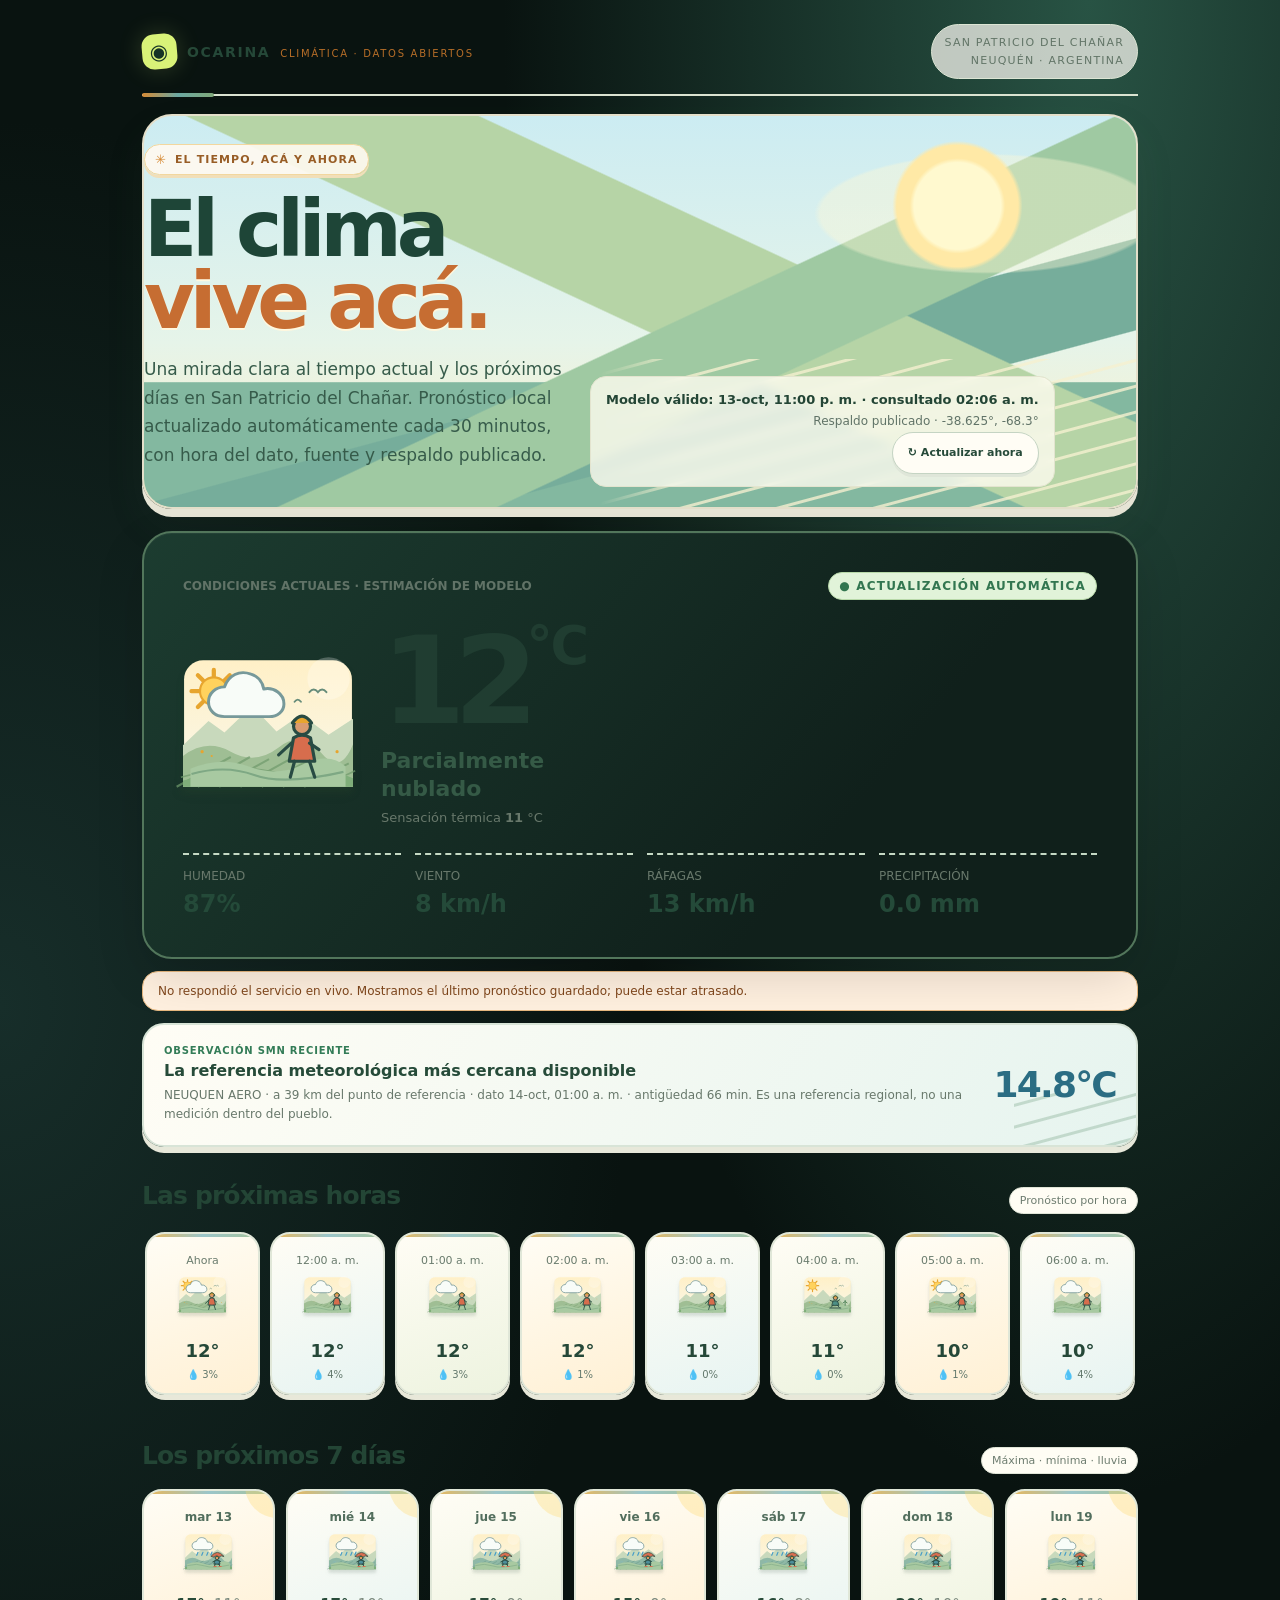
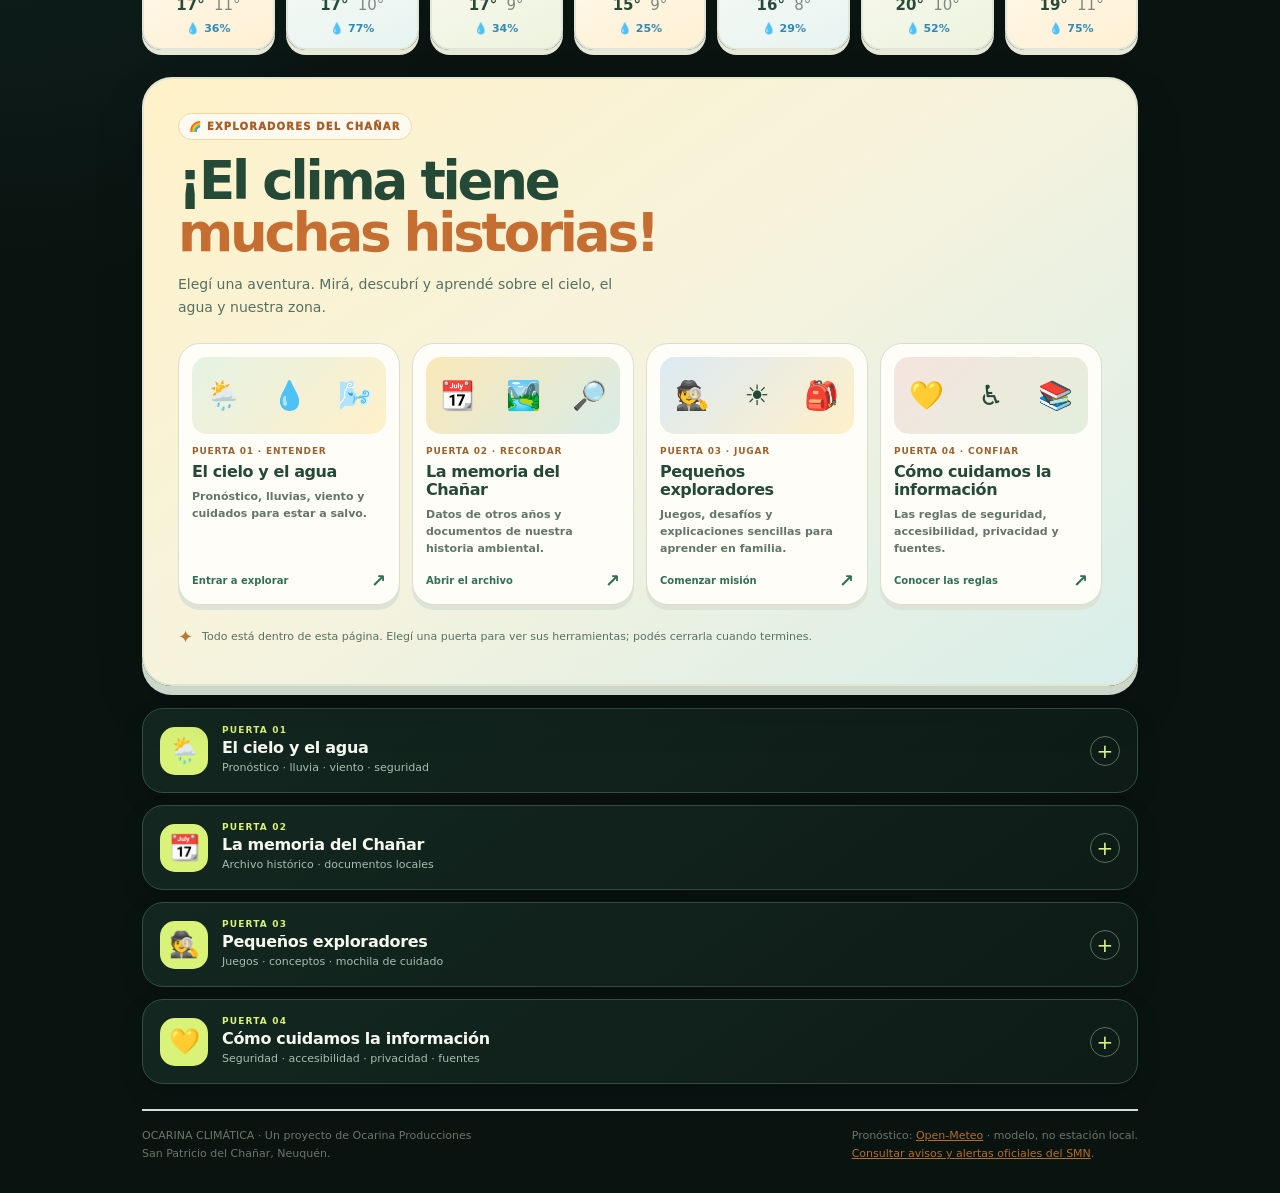
==== commit e07a8543: "Rediseñar experiencia compacta con cuatro puertas educativas" ====
--- a/index.html
+++ b/index.html
@@ -343,6 +343,58 @@
 @media(max-width:650px){.concept-grid,.forecast-guide,.rules-grid{grid-template-columns:1fr}.concept-card{min-height:0}.timeline-item{grid-template-columns:62px 1fr;gap:10px}.timeline:before{left:29px}.timeline-date{font-size:11px;min-height:38px}.forecast-guide article{padding:13px}.kid-mini-fact{padding:12px}}
 @media(prefers-reduced-motion:reduce){.concept-card{transition:none!important}}
 
+
+/* EXPERIENCIA COMPACTA · cuatro puertas a un mundo de herramientas */
+:root{--lime:#d9f278;--warm:#ffe7a8}
+body{background:radial-gradient(ellipse at 85% 0%,#285344 0,transparent 38%),radial-gradient(ellipse at 0% 36%,#172e2a 0,transparent 35%),#091310}
+.wrap{max-width:1080px;padding-top:16px}
+.top{padding-bottom:15px}
+.brand{display:flex;align-items:center;gap:10px;letter-spacing:.12em}
+.brand:before{content:"◉";display:grid;place-items:center;width:35px;height:35px;border-radius:12px;background:var(--lime);color:#163326;font-size:21px;box-shadow:0 0 25px #d9f27830}
+.hero{padding:28px 0 20px;gap:16px}
+.hero h1{font-size:clamp(42px,7.4vw,78px);max-width:550px}
+.hero .sub{max-width:430px}
+.current{background:linear-gradient(130deg,#1c3c30,#10201b 70%);border-color:#52765b;box-shadow:inset 0 1px #ffffff0a,0 18px 48px #0002}
+.current:before{content:"";position:absolute;width:240px;height:240px;right:3%;top:12%;border-radius:50%;background:radial-gradient(circle,#d9f27814 0 22%,transparent 23% 100%);border:1px solid #d9f27814;pointer-events:none}
+.metrics{gap:14px}
+.discover{margin:27px 0 22px;padding:clamp(18px,3.6vw,34px);border-radius:30px;background:linear-gradient(145deg,#fff2c9 0%,#f6f3dd 48%,#d8eeea 100%);box-shadow:0 9px 0 #cbd8c9,0 22px 50px #0002}
+.discover-intro{max-width:650px}
+.discover h2{font-size:clamp(32px,5.6vw,53px)}
+.discover-intro p{max-width:470px;margin-bottom:0}
+.door-grid{display:grid;grid-template-columns:repeat(4,minmax(0,1fr));gap:12px;margin-top:23px}
+.door-card{display:flex;flex-direction:column;align-items:flex-start;min-width:0;min-height:235px;text-align:left;white-space:normal;border:1px solid #d8dfd1;border-radius:22px;padding:13px;background:#fffdf7;color:#244936;box-shadow:0 5px 0 #dce3d7;transition:transform .22s,box-shadow .22s,border-color .22s}
+.door-card:hover,.door-card:focus-visible{transform:translateY(-4px);box-shadow:0 10px 0 #dce3d7;border-color:#8aa98d;outline:3px solid #d9f278;outline-offset:2px}
+.door-art{display:flex;align-items:center;justify-content:space-around;gap:4px;width:100%;height:77px;margin-bottom:12px;border-radius:15px;background:linear-gradient(135deg,#e5f2e5,#fff0c8);font-size:28px;overflow:hidden}
+.door-card:nth-child(2) .door-art{background:linear-gradient(135deg,#fbe8b7,#d8ece7)}
+.door-card:nth-child(3) .door-art{background:linear-gradient(135deg,#dceaf4,#fff0c8)}
+.door-card:nth-child(4) .door-art{background:linear-gradient(135deg,#f5e4df,#e3efdc)}
+.door-number{font-size:9px;font-weight:900;letter-spacing:.09em;color:#9b622d;margin-bottom:7px}
+.door-card strong{font-size:16px;line-height:1.13;letter-spacing:-.025em}
+.door-card>span:not(.door-art):not(.door-number){font-size:11px;line-height:1.55;color:#637668;margin-top:7px}
+.door-cta{display:flex;align-items:center;justify-content:space-between;gap:4px;width:100%;margin-top:auto;padding-top:13px;color:#317054;font-size:10px}
+.door-cta i{font-style:normal;font-size:18px}
+.door-hint{display:flex;align-items:center;gap:9px;margin:18px 0 0;color:#597162;font-size:11px;line-height:1.5}
+.door-hint span{font-size:18px;color:#b97834}
+.doors-content{display:grid;gap:12px;margin:18px 0 25px}
+.climate-door{border:1px solid #314e41;background:linear-gradient(145deg,#132720,#0e1b17);border-radius:21px;overflow:hidden;box-shadow:0 9px 24px #0002;scroll-margin-top:12px}
+.climate-door>summary{display:flex;align-items:center;gap:14px;min-height:83px;padding:14px 17px;cursor:pointer;list-style:none;color:#f5f8ed}
+.climate-door>summary::-webkit-details-marker{display:none}
+.climate-door>summary:focus-visible{outline:3px solid var(--lime);outline-offset:-4px;border-radius:20px}
+.door-summary-icon{display:grid;place-items:center;flex:0 0 48px;height:48px;border-radius:15px;background:#d9f278;color:#183427;font-size:25px}
+.climate-door>summary>span:nth-child(2){display:flex;flex-direction:column;gap:3px;min-width:0}
+.climate-door>summary small{font-size:9px;font-weight:900;letter-spacing:.13em;color:var(--lime)}
+.climate-door>summary strong{font-size:16px;letter-spacing:-.02em}
+.climate-door>summary em{font-size:11px;font-style:normal;line-height:1.5;color:#a7beb0}
+.door-toggle{display:grid;place-items:center;margin-left:auto;flex:0 0 30px;width:30px;height:30px;border:1px solid #527260;border-radius:50%;font-size:20px;color:var(--lime)}
+.climate-door[open] .door-toggle{transform:rotate(45deg);background:#d9f278;color:#163326}
+.door-inside{padding:0 15px 15px;border-top:1px solid #2a4438}
+.door-inside .kid-panel{margin:14px 0;box-shadow:0 4px 0 #e7e8db}
+.door-inside .kid-panel:last-child{margin-bottom:0}
+.foot{margin-top:20px}
+@media(max-width:820px){.door-grid{grid-template-columns:repeat(2,minmax(0,1fr))}.door-card{min-height:210px}.hero{grid-template-columns:1fr}.status{justify-self:start;text-align:left}.status strong{display:inline-block;margin-right:10px}}
+@media(max-width:540px){.wrap{padding:12px 13px 24px}.top{align-items:flex-start}.brand{font-size:11px}.place{font-size:9px;line-height:1.6}.hero{padding:22px 0 16px}.hero h1{font-size:clamp(42px,13vw,61px)}.current{border-radius:21px;padding:18px}.current-top{align-items:flex-start;font-size:9px}.now{gap:13px}.icon{font-size:54px}.temp{font-size:68px}.metrics{grid-template-columns:repeat(2,minmax(0,1fr));gap:12px}.metric{padding-top:10px}.metric b{font-size:17px}.regional{padding:14px;grid-template-columns:1fr auto}.regional .regional-temp{font-size:25px}.door-grid{gap:9px;margin-top:18px}.door-card{min-height:208px;padding:11px;border-radius:18px}.door-art{height:65px;font-size:23px}.door-card strong{font-size:14px}.door-number{font-size:8px}.door-card>span:not(.door-art):not(.door-number){font-size:10px}.door-cta{font-size:9px}.discover{padding:18px;border-radius:23px}.climate-door>summary{gap:10px;padding:12px;min-height:75px}.door-summary-icon{width:42px;height:42px;flex-basis:42px;font-size:22px}.climate-door>summary strong{font-size:14px}.climate-door>summary em{font-size:10px}.door-inside{padding:0 9px 10px}.door-inside .kid-panel{padding:15px}.foot{font-size:9px}}
+@media(prefers-reduced-motion:reduce){.door-card,.climate-door *{transition:none!important;scroll-behavior:auto!important}}
+
 </style>
 </head>
 <body><div class="wrap">
@@ -357,31 +409,28 @@
 
 <section class="discover" id="descubrir">
  <div class="discover-intro"><span class="kid-kicker">🌈 EXPLORADORES DEL CHAÑAR</span><h2>¡El clima tiene<br><em>muchas historias!</em></h2><p>Elegí una aventura. Mirá, descubrí y aprendé sobre el cielo, el agua y nuestra zona.</p></div>
- <div class="tool-grid">
-  <button class="tool-card rain-tool" data-go="agua-segura"><span class="tool-art" aria-hidden="true"><svg viewBox="0 0 120 90"><path d="M5 62L30 35 48 49 69 19 92 46 115 32V90H5Z" fill="#b8d5b2"/><path d="M7 65Q27 57 45 65T83 65T115 65V90H7Z" fill="#64b4ce"/><path d="M26 15q-6 6 0 12t0 12M48 10q-6 6 0 12t0 12M70 17q-6 6 0 12t0 12" stroke="#439bc8" stroke-width="4" stroke-linecap="round" fill="none"/><circle cx="95" cy="14" r="9" fill="#ffd25d"/></svg></span><span class="tool-label">AGUA Y LLUVIAS</span><strong>¿Cuándo hay que prestar atención?</strong><span class="tool-desc">Aprendé la diferencia entre lluvia, crecida e inundación.</span><span class="tool-link">Explorar <b>→</b></span></button>
-  <button class="tool-card history-tool" data-go="historia-cielo"><span class="tool-art" aria-hidden="true"><svg viewBox="0 0 120 90"><rect x="12" y="14" width="96" height="66" rx="12" fill="#fff1c8" stroke="#dca24a" stroke-width="2"/><path d="M12 30H108" stroke="#dca24a" stroke-width="3"/><path d="M30 8v15M60 8v15M90 8v15" stroke="#527d67" stroke-width="4" stroke-linecap="round"/><path d="M28 47h18M28 58h32M28 69h25" stroke="#8da78b" stroke-width="4" stroke-linecap="round"/><circle cx="82" cy="54" r="12" fill="#f4bc4b"/><path d="M82 36v-5M82 77v-5M64 54h-5M105 54h-5" stroke="#d98b35" stroke-width="3" stroke-linecap="round"/></svg></span><span class="tool-label">MEMORIA DEL CIELO</span><strong>El clima de ayer y de otros años</strong><span class="tool-desc">Un archivo visual con registros históricos y sus límites.</span><span class="tool-link">Viajar en el tiempo <b>→</b></span></button>
-  <button class="tool-card quiz-tool" data-go="detectives"><span class="tool-art" aria-hidden="true"><svg viewBox="0 0 120 90"><circle cx="60" cy="44" r="29" fill="#ffe28a" stroke="#dca24a" stroke-width="2"/><path d="M34 43q4-15 20-10q8-14 21-4q17-1 17 15" fill="#fffdf6" stroke="#8ea9a1" stroke-width="3"/><circle cx="49" cy="49" r="3" fill="#315442"/><circle cx="70" cy="49" r="3" fill="#315442"/><path d="M50 60q10 9 19 0" stroke="#315442" stroke-width="3" fill="none" stroke-linecap="round"/><path d="M20 17l4 8M100 16l-4 9M17 69l8-3M103 70l-8-4" stroke="#df9650" stroke-width="4" stroke-linecap="round"/></svg></span><span class="tool-label">JUEGO DE PISTAS</span><strong>Convertite en detective del cielo</strong><span class="tool-desc">Desafíos cortitos para aprender jugando.</span><span class="tool-link">Jugar <b>→</b></span></button>
-  <button class="tool-card safety-tool" data-go="mochila"><span class="tool-art" aria-hidden="true"><svg viewBox="0 0 120 90"><path d="M40 23q0-17 20-17t20 17" fill="none" stroke="#315442" stroke-width="6"/><rect x="27" y="20" width="66" height="63" rx="17" fill="#df8058" stroke="#315442" stroke-width="3"/><rect x="38" y="39" width="44" height="31" rx="8" fill="#f8d89a" stroke="#315442" stroke-width="2"/><path d="M60 45v19M50 55h20" stroke="#4b9bb2" stroke-width="5" stroke-linecap="round"/></svg></span><span class="tool-label">MISIÓN CUIDADO</span><strong>La mochila para días especiales</strong><span class="tool-desc">Pequeños hábitos para el calor, el viento y las tormentas.</span><span class="tool-link">Prepararse <b>→</b></span></button>
-  <button class="tool-card river-tool" data-go="agua-viajera"><span class="tool-art" aria-hidden="true"><svg viewBox="0 0 120 90"><circle cx="90" cy="16" r="12" fill="#ffd25d"/><path d="M4 52L30 24 47 43 69 17 92 45 116 29V90H4Z" fill="#a8cba3"/><path d="M3 62q20-13 39 0t39 0t39 0v28H3Z" fill="#5ab2d0"/><path d="M3 72q20-9 39 0t39 0t39 0" fill="none" stroke="#e7f6f5" stroke-width="3"/><path d="M25 44q-7-9 0-17M48 37q-7-9 0-17" fill="none" stroke="#fff" stroke-width="3" stroke-linecap="round"/></svg></span><span class="tool-label">LA AVENTURA DEL AGUA</span><strong>Del cielo al río y a las chacras</strong><span class="tool-desc">Descubrí el viaje del agua en el valle.</span><span class="tool-link">Seguir la gota <b>→</b></span></button>
+ <div class="door-grid">
+  <button class="door-card door-water" type="button" data-open-door="door-water"><span class="door-art"><span>🌦️</span><span>💧</span><span>🌬️</span></span><span class="door-number">PUERTA 01 · ENTENDER</span><strong>El cielo y el agua</strong><span>Pronóstico, lluvias, viento y cuidados para estar a salvo.</span><b class="door-cta">Entrar a explorar <i>↗</i></b></button>
+  <button class="door-card door-history" type="button" data-open-door="door-history"><span class="door-art"><span>📆</span><span>🏞️</span><span>🔎</span></span><span class="door-number">PUERTA 02 · RECORDAR</span><strong>La memoria del Chañar</strong><span>Datos de otros años y documentos de nuestra historia ambiental.</span><b class="door-cta">Abrir el archivo <i>↗</i></b></button>
+  <button class="door-card door-play" type="button" data-open-door="door-play"><span class="door-art"><span>🕵️</span><span>☀️</span><span>🎒</span></span><span class="door-number">PUERTA 03 · JUGAR</span><strong>Pequeños exploradores</strong><span>Juegos, desafíos y explicaciones sencillas para aprender en familia.</span><b class="door-cta">Comenzar misión <i>↗</i></b></button>
+  <button class="door-card door-rules" type="button" data-open-door="door-rules"><span class="door-art"><span>💛</span><span>♿</span><span>📚</span></span><span class="door-number">PUERTA 04 · CONFIAR</span><strong>Cómo cuidamos la información</strong><span>Las reglas de seguridad, accesibilidad, privacidad y fuentes.</span><b class="door-cta">Conocer las reglas <i>↗</i></b></button>
  </div>
+ <p class="door-hint"><span>✦</span> Todo está dentro de esta página. Elegí una puerta para ver sus herramientas; podés cerrarla cuando termines.</p>
 </section>
-<section class="kid-panel" id="agua-segura"><div class="panel-heading"><span class="big-emoji">🌧️</span><div><span class="kid-kicker">HERRAMIENTA 1 · AGUA Y LLUVIAS</span><h2>La lluvia no es lo mismo que una inundación</h2></div></div><div class="fact-row"><article class="fact-card"><span>🌦️</span><h3>Lluvia</h3><p>Agua que cae de las nubes. Puede ser suave o intensa y durar poco o mucho.</p></article><article class="fact-card"><span>🌊</span><h3>Crecida</h3><p>El nivel o el caudal de un río o arroyo aumenta. Puede ocurrir lejos de donde estás lloviendo.</p></article><article class="fact-card"><span>🏘️</span><h3>Inundación</h3><p>El agua ocupa lugares que normalmente están secos. No se puede saber solo mirando el pronóstico de lluvia.</p></article></div><div class="important-note"><span>🧑‍🚒</span><div><strong>Regla de exploradores</strong><p>Si hay agua corriendo por calles, canales o zonas bajas, no te acerques ni la cruces. Avisá a una persona adulta y seguí las indicaciones oficiales.</p></div></div><div class="source-strip">Datos y contexto local: el registro estadístico provincial de municipios de 2014 señaló riesgo de inundación para San Patricio del Chañar. Las normas municipales también reconocen el sistema de riego y drenaje como infraestructura que debe preservarse. Esto no indica que exista una emergencia ahora.</div><p class="official-link"><a href="https://ws2.smn.gob.ar/alertas" target="_blank" rel="noopener noreferrer">🛎️ Ver alertas oficiales del Servicio Meteorológico Nacional ↗</a> <a href="https://www.argentina.gob.ar/orsep/registro-de-presas-fiscalizadas/regional-comahue/el-chanar" target="_blank" rel="noopener noreferrer">💧 Conocer la presa El Chañar ↗</a></p></section>
-<section class="kid-panel" id="historia-cielo"><div class="panel-heading"><span class="big-emoji">🗓️</span><div><span class="kid-kicker">HERRAMIENTA 2 · MEMORIA DEL CIELO</span><h2>¿Cómo fue el tiempo en otros años?</h2></div></div><p class="kid-lead">Elegí un año para explorar la lluvia registrada por un modelo meteorológico en la zona. Es una reconstrucción estimada, no una medición de una estación dentro del pueblo.</p><div class="history-controls"><label for="historyYear">Elegí el año</label><select id="historyYear"><option value="2025">2025</option><option value="2024">2024</option><option value="2023">2023</option><option value="2022">2022</option><option value="2021">2021</option><option value="2020">2020</option><option value="2019">2019</option><option value="2018">2018</option><option value="2017">2017</option><option value="2016">2016</option><option value="2015">2015</option><option value="2014">2014</option><option value="2013">2013</option><option value="2012">2012</option><option value="2011">2011</option><option value="2010">2010</option></select><button id="loadHistory" type="button">Ver ese año</button></div><div class="history-result" id="historyResult" aria-live="polite"><div class="history-cloud">☁️</div><strong>¡Vamos a abrir el archivo del cielo!</strong><p>Al elegir un año, buscaremos los datos históricos disponibles.</p></div><div class="source-strip">Fuente: archivo histórico de Open-Meteo, basado en datos de reanálisis/modelos. Los valores pueden revisarse y no reemplazan registros oficiales de estaciones pluviométricas.</div></section>
-<section class="kid-panel" id="detectives"><div class="panel-heading"><span class="big-emoji">🕵️</span><div><span class="kid-kicker">HERRAMIENTA 3 · JUEGO</span><h2>Detectives del cielo</h2></div></div><p class="kid-lead">Leé la pista, elegí una respuesta y descubrí si resolviste el misterio.</p><div class="quiz-box"><div class="quiz-progress" id="quizProgress">PISTA 1 DE 4</div><div class="quiz-emoji" id="quizEmoji">🌬️</div><h3 id="quizQuestion">¿Qué puede hacer que una bandera se mueva?</h3><div class="quiz-options" id="quizOptions"><button type="button" data-answer="0">La sombra</button><button type="button" data-answer="1">El viento</button><button type="button" data-answer="2">Una montaña</button></div><p id="quizFeedback" class="quiz-feedback" aria-live="polite">¡Elegí una respuesta!</p><button id="nextQuiz" type="button" hidden>Próxima pista →</button><div class="quiz-score" id="quizScore">⭐ Estrellas: 0</div></div></section>
-<section class="kid-panel" id="mochila"><div class="panel-heading"><span class="big-emoji">🎒</span><div><span class="kid-kicker">HERRAMIENTA 4 · MISIÓN CUIDADO</span><h2>Mi mochila para días especiales</h2></div></div><p class="kid-lead">Marcá los hábitos que ya conocés. Son ideas para conversar con una persona adulta.</p><div class="checklist"><label><input type="checkbox"> ☀️ En días de calor, tomo agua y busco sombra.</label><label><input type="checkbox"> 🌬️ Si hay viento fuerte, me alejo de ramas, carteles y objetos sueltos.</label><label><input type="checkbox"> ⛈️ Si hay tormenta, entro a un lugar seguro y sigo las indicaciones adultas.</label><label><input type="checkbox"> 🌊 Nunca juego ni cruzo agua que corre por calles, canales o zonas bajas.</label><label><input type="checkbox"> 📣 Si escucho una alerta, se la cuento a una persona adulta.</label></div><div class="important-note"><span>💛</span><div><strong>Tu misión no es enfrentar el peligro.</strong><p>Es reconocerlo, alejarte y pedir ayuda. Las alertas y las decisiones de seguridad corresponden a las personas adultas y autoridades.</p></div></div><button id="resetChecklist" type="button">Volver a empezar</button></section>
-<section class="kid-panel" id="agua-viajera"><div class="panel-heading"><span class="big-emoji">💧</span><div><span class="kid-kicker">HERRAMIENTA 5 · LA AVENTURA DEL AGUA</span><h2>Seguí a Gotita por el valle</h2></div></div><p class="kid-lead">El agua cambia de lugar y de forma. Tocá cada etapa para acompañar su viaje.</p><div class="water-steps"><button type="button" class="water-step active" data-water="0"><span>☀️</span><b>1. El sol calienta</b></button><button type="button" class="water-step" data-water="1"><span>☁️</span><b>2. Se forman nubes</b></button><button type="button" class="water-step" data-water="2"><span>🌧️</span><b>3. Llega la lluvia</b></button><button type="button" class="water-step" data-water="3"><span>🏞️</span><b>4. El agua viaja</b></button></div><div class="water-story" id="waterStory"><span class="story-emoji">☀️</span><div><h3>¡Hola, soy Gotita!</h3><p>El sol calienta el agua de ríos, lagos y suelos. Una parte se transforma en vapor y sube al aire.</p></div></div><div class="source-strip">En el valle, el Río Neuquén y la infraestructura de riego son parte importante del paisaje y de la producción local. El ciclo del agua es natural; los canales y sistemas de riego son obras construidas y gestionadas por personas.</div></section>
-
-<section class="kid-panel family-panel" id="tiempo-clima">
- <div class="panel-heading"><span class="big-emoji">🌦️</span><div><span class="kid-kicker">HERRAMIENTA 6 · DOS IDEAS IMPORTANTES</span><h2>Tiempo y clima: ¿son lo mismo?</h2></div></div>
- <p class="kid-lead">Se parecen, pero cuentan historias distintas. Tocá una tarjeta para descubrir la diferencia.</p>
- <div class="concept-grid">
-  <button type="button" class="concept-card active" data-concept="tiempo"><span class="concept-art">🧥🌧️</span><strong>EL TIEMPO</strong><span>¿Qué pasa hoy?</span><p>Es cómo está la atmósfera ahora o en los próximos días: si llueve, hace frío, hay viento o sale el sol.</p></button>
-  <button type="button" class="concept-card" data-concept="clima"><span class="concept-art">🗓️🌤️</span><strong>EL CLIMA</strong><span>¿Qué suele pasar?</span><p>Es lo que aprendemos al observar el tiempo durante muchos años: sus patrones, cambios y diferencias entre estaciones.</p></button>
- </div>
- <div class="important-note"><span>🧠</span><div><strong id="conceptTitle">Una pista para hoy</strong><p id="conceptText">Un pronóstico puede decir que mañana lloverá. Eso habla del tiempo esperado, no cambia por sí solo la descripción del clima de toda una región.</p></div></div>
- <div class="kid-mini-fact"><span>🔎</span><p><b>Idea clave:</b> un día frío no demuestra que el planeta se esté enfriando, igual que un día caluroso no demuestra por sí solo el cambio climático. Para reconocer tendencias hacen falta muchos datos y años de observación.</p></div>
-</section>
-<section class="kid-panel family-panel" id="leer-pronostico">
+
+
+
+
+
+
+
+
+
+
+
+
+<div class="doors-content" aria-label="Herramientas educativas desplegables">
+ <details class="climate-door" id="door-water"><summary><span class="door-summary-icon">🌦️</span><span><small>PUERTA 01</small><strong>El cielo y el agua</strong><em>Pronóstico · lluvia · viento · seguridad</em></span><span class="door-toggle">+</span></summary><div class="door-inside"><section class="kid-panel" id="agua-segura"><div class="panel-heading"><span class="big-emoji">🌧️</span><div><span class="kid-kicker">HERRAMIENTA 1 · AGUA Y LLUVIAS</span><h2>La lluvia no es lo mismo que una inundación</h2></div></div><div class="fact-row"><article class="fact-card"><span>🌦️</span><h3>Lluvia</h3><p>Agua que cae de las nubes. Puede ser suave o intensa y durar poco o mucho.</p></article><article class="fact-card"><span>🌊</span><h3>Crecida</h3><p>El nivel o el caudal de un río o arroyo aumenta. Puede ocurrir lejos de donde estás lloviendo.</p></article><article class="fact-card"><span>🏘️</span><h3>Inundación</h3><p>El agua ocupa lugares que normalmente están secos. No se puede saber solo mirando el pronóstico de lluvia.</p></article></div><div class="important-note"><span>🧑‍🚒</span><div><strong>Regla de exploradores</strong><p>Si hay agua corriendo por calles, canales o zonas bajas, no te acerques ni la cruces. Avisá a una persona adulta y seguí las indicaciones oficiales.</p></div></div><div class="source-strip">Datos y contexto local: el registro estadístico provincial de municipios de 2014 señaló riesgo de inundación para San Patricio del Chañar. Las normas municipales también reconocen el sistema de riego y drenaje como infraestructura que debe preservarse. Esto no indica que exista una emergencia ahora.</div><p class="official-link"><a href="https://ws2.smn.gob.ar/alertas" target="_blank" rel="noopener noreferrer">🛎️ Ver alertas oficiales del Servicio Meteorológico Nacional ↗</a> <a href="https://www.argentina.gob.ar/orsep/registro-de-presas-fiscalizadas/regional-comahue/el-chanar" target="_blank" rel="noopener noreferrer">💧 Conocer la presa El Chañar ↗</a></p></section><section class="kid-panel family-panel" id="leer-pronostico">
  <div class="panel-heading"><span class="big-emoji">🧭</span><div><span class="kid-kicker">HERRAMIENTA 7 · LEER EL PRONÓSTICO</span><h2>Cómo entender los dibujitos del clima</h2></div></div>
  <p class="kid-lead">Un icono ayuda, pero no cuenta toda la historia. Mirá también la hora, la probabilidad de lluvia, el viento y la fuente del dato.</p>
  <div class="forecast-guide">
@@ -392,8 +441,8 @@
  </div>
  <div class="important-note"><span>📌</span><div><strong>El pronóstico orienta; no garantiza.</strong><p>Para decisiones de seguridad, revisá las alertas oficiales del SMN y las indicaciones de las autoridades locales. Si la información no está disponible, la página debe decirlo claramente, nunca inventar un valor.</p></div></div>
  <p class="official-link"><a href="https://www.smn.gob.ar/" target="_blank" rel="noopener noreferrer">🌦️ Servicio Meteorológico Nacional ↗</a> <a href="https://ws2.smn.gob.ar/alertas" target="_blank" rel="noopener noreferrer">🛎️ Alertas oficiales ↗</a></p>
-</section>
-<section class="kid-panel family-panel" id="historia-local">
+</section><section class="kid-panel" id="agua-viajera"><div class="panel-heading"><span class="big-emoji">💧</span><div><span class="kid-kicker">HERRAMIENTA 5 · LA AVENTURA DEL AGUA</span><h2>Seguí a Gotita por el valle</h2></div></div><p class="kid-lead">El agua cambia de lugar y de forma. Tocá cada etapa para acompañar su viaje.</p><div class="water-steps"><button type="button" class="water-step active" data-water="0"><span>☀️</span><b>1. El sol calienta</b></button><button type="button" class="water-step" data-water="1"><span>☁️</span><b>2. Se forman nubes</b></button><button type="button" class="water-step" data-water="2"><span>🌧️</span><b>3. Llega la lluvia</b></button><button type="button" class="water-step" data-water="3"><span>🏞️</span><b>4. El agua viaja</b></button></div><div class="water-story" id="waterStory"><span class="story-emoji">☀️</span><div><h3>¡Hola, soy Gotita!</h3><p>El sol calienta el agua de ríos, lagos y suelos. Una parte se transforma en vapor y sube al aire.</p></div></div><div class="source-strip">En el valle, el Río Neuquén y la infraestructura de riego son parte importante del paisaje y de la producción local. El ciclo del agua es natural; los canales y sistemas de riego son obras construidas y gestionadas por personas.</div></section></div></details>
+ <details class="climate-door" id="door-history"><summary><span class="door-summary-icon">📆</span><span><small>PUERTA 02</small><strong>La memoria del Chañar</strong><em>Archivo histórico · documentos locales</em></span><span class="door-toggle">+</span></summary><div class="door-inside"><section class="kid-panel" id="historia-cielo"><div class="panel-heading"><span class="big-emoji">🗓️</span><div><span class="kid-kicker">HERRAMIENTA 2 · MEMORIA DEL CIELO</span><h2>¿Cómo fue el tiempo en otros años?</h2></div></div><p class="kid-lead">Elegí un año para explorar la lluvia registrada por un modelo meteorológico en la zona. Es una reconstrucción estimada, no una medición de una estación dentro del pueblo.</p><div class="history-controls"><label for="historyYear">Elegí el año</label><select id="historyYear"><option value="2025">2025</option><option value="2024">2024</option><option value="2023">2023</option><option value="2022">2022</option><option value="2021">2021</option><option value="2020">2020</option><option value="2019">2019</option><option value="2018">2018</option><option value="2017">2017</option><option value="2016">2016</option><option value="2015">2015</option><option value="2014">2014</option><option value="2013">2013</option><option value="2012">2012</option><option value="2011">2011</option><option value="2010">2010</option></select><button id="loadHistory" type="button">Ver ese año</button></div><div class="history-result" id="historyResult" aria-live="polite"><div class="history-cloud">☁️</div><strong>¡Vamos a abrir el archivo del cielo!</strong><p>Al elegir un año, buscaremos los datos históricos disponibles.</p></div><div class="source-strip">Fuente: archivo histórico de Open-Meteo, basado en datos de reanálisis/modelos. Los valores pueden revisarse y no reemplazan registros oficiales de estaciones pluviométricas.</div></section><section class="kid-panel family-panel" id="historia-local">
  <div class="panel-heading"><span class="big-emoji">📚</span><div><span class="kid-kicker">HERRAMIENTA 8 · HISTORIA DOCUMENTADA</span><h2>Lo que los documentos cuentan del agua en el Chañar</h2></div></div>
  <p class="kid-lead">La historia ambiental no se arma con rumores ni con recuerdos sueltos solamente. Se comparan documentos, fechas, mediciones y testimonios, y se explica qué sabemos y qué falta investigar.</p>
  <div class="timeline">
@@ -404,8 +453,18 @@
  </div>
  <div class="important-note"><span>🧩</span><div><strong>¿Qué falta para una historia más completa?</strong><p>Un archivo público de eventos locales con fecha, descripción sencilla, fuente consultable, tipo de evidencia y aclaración de incertidumbres. Los datos de un modelo, una estación oficial y un testimonio vecinal no son la misma clase de evidencia.</p></div></div>
  <p class="official-link"><a href="https://www.argentina.gob.ar/snih" target="_blank" rel="noopener noreferrer">💧 Sistema Nacional de Información Hídrica ↗</a> <a href="https://www.argentina.gob.ar/orsep/registro-de-presas-fiscalizadas/regional-comahue/el-chanar" target="_blank" rel="noopener noreferrer">🏞️ Información oficial sobre El Chañar ↗</a></p>
-</section>
-<section class="kid-panel family-panel" id="reglas-familia">
+</section></div></details>
+ <details class="climate-door" id="door-play"><summary><span class="door-summary-icon">🕵️</span><span><small>PUERTA 03</small><strong>Pequeños exploradores</strong><em>Juegos · conceptos · mochila de cuidado</em></span><span class="door-toggle">+</span></summary><div class="door-inside"><section class="kid-panel" id="detectives"><div class="panel-heading"><span class="big-emoji">🕵️</span><div><span class="kid-kicker">HERRAMIENTA 3 · JUEGO</span><h2>Detectives del cielo</h2></div></div><p class="kid-lead">Leé la pista, elegí una respuesta y descubrí si resolviste el misterio.</p><div class="quiz-box"><div class="quiz-progress" id="quizProgress">PISTA 1 DE 4</div><div class="quiz-emoji" id="quizEmoji">🌬️</div><h3 id="quizQuestion">¿Qué puede hacer que una bandera se mueva?</h3><div class="quiz-options" id="quizOptions"><button type="button" data-answer="0">La sombra</button><button type="button" data-answer="1">El viento</button><button type="button" data-answer="2">Una montaña</button></div><p id="quizFeedback" class="quiz-feedback" aria-live="polite">¡Elegí una respuesta!</p><button id="nextQuiz" type="button" hidden>Próxima pista →</button><div class="quiz-score" id="quizScore">⭐ Estrellas: 0</div></div></section><section class="kid-panel" id="mochila"><div class="panel-heading"><span class="big-emoji">🎒</span><div><span class="kid-kicker">HERRAMIENTA 4 · MISIÓN CUIDADO</span><h2>Mi mochila para días especiales</h2></div></div><p class="kid-lead">Marcá los hábitos que ya conocés. Son ideas para conversar con una persona adulta.</p><div class="checklist"><label><input type="checkbox"> ☀️ En días de calor, tomo agua y busco sombra.</label><label><input type="checkbox"> 🌬️ Si hay viento fuerte, me alejo de ramas, carteles y objetos sueltos.</label><label><input type="checkbox"> ⛈️ Si hay tormenta, entro a un lugar seguro y sigo las indicaciones adultas.</label><label><input type="checkbox"> 🌊 Nunca juego ni cruzo agua que corre por calles, canales o zonas bajas.</label><label><input type="checkbox"> 📣 Si escucho una alerta, se la cuento a una persona adulta.</label></div><div class="important-note"><span>💛</span><div><strong>Tu misión no es enfrentar el peligro.</strong><p>Es reconocerlo, alejarte y pedir ayuda. Las alertas y las decisiones de seguridad corresponden a las personas adultas y autoridades.</p></div></div><button id="resetChecklist" type="button">Volver a empezar</button></section><section class="kid-panel family-panel" id="tiempo-clima">
+ <div class="panel-heading"><span class="big-emoji">🌦️</span><div><span class="kid-kicker">HERRAMIENTA 6 · DOS IDEAS IMPORTANTES</span><h2>Tiempo y clima: ¿son lo mismo?</h2></div></div>
+ <p class="kid-lead">Se parecen, pero cuentan historias distintas. Tocá una tarjeta para descubrir la diferencia.</p>
+ <div class="concept-grid">
+  <button type="button" class="concept-card active" data-concept="tiempo"><span class="concept-art">🧥🌧️</span><strong>EL TIEMPO</strong><span>¿Qué pasa hoy?</span><p>Es cómo está la atmósfera ahora o en los próximos días: si llueve, hace frío, hay viento o sale el sol.</p></button>
+  <button type="button" class="concept-card" data-concept="clima"><span class="concept-art">🗓️🌤️</span><strong>EL CLIMA</strong><span>¿Qué suele pasar?</span><p>Es lo que aprendemos al observar el tiempo durante muchos años: sus patrones, cambios y diferencias entre estaciones.</p></button>
+ </div>
+ <div class="important-note"><span>🧠</span><div><strong id="conceptTitle">Una pista para hoy</strong><p id="conceptText">Un pronóstico puede decir que mañana lloverá. Eso habla del tiempo esperado, no cambia por sí solo la descripción del clima de toda una región.</p></div></div>
+ <div class="kid-mini-fact"><span>🔎</span><p><b>Idea clave:</b> un día frío no demuestra que el planeta se esté enfriando, igual que un día caluroso no demuestra por sí solo el cambio climático. Para reconocer tendencias hacen falta muchos datos y años de observación.</p></div>
+</section></div></details>
+ <details class="climate-door" id="door-rules"><summary><span class="door-summary-icon">💛</span><span><small>PUERTA 04</small><strong>Cómo cuidamos la información</strong><em>Seguridad · accesibilidad · privacidad · fuentes</em></span><span class="door-toggle">+</span></summary><div class="door-inside"><section class="kid-panel family-panel" id="reglas-familia">
  <div class="panel-heading"><span class="big-emoji">💛</span><div><span class="kid-kicker">LAS REGLAS DE OCARINA CLIMÁTICA</span><h2>Una página del clima debe informar, cuidar y enseñar</h2></div></div>
  <p class="kid-lead">Estas son las reglas editoriales de este proyecto para que niñas, niños, familias, docentes y personas mayores puedan usarlo con confianza.</p>
  <div class="rules-grid">
@@ -421,8 +480,8 @@
   <article><span>🌎</span><h3>10. Explicar sin confundir</h3><p>El tiempo de hoy, el clima de muchos años y el cambio climático son ideas relacionadas, pero diferentes. Las conclusiones se apoyan en evidencia.</p></article>
  </div>
  <div class="source-key"><strong>Cómo leer las etiquetas de evidencia</strong><div><span class="evidence-label evidence-measured">● Medición</span> Dato tomado por un instrumento.</div><div><span class="evidence-label evidence-model">● Modelo o estimación</span> Cálculo que puede tener diferencias.</div><div><span class="evidence-label evidence-document">● Documento</span> Algo que aparece en un registro consultable.</div><div><span class="evidence-label evidence-testimony">● Testimonio</span> Recuerdo de una persona; valioso, pero conviene contrastarlo.</div></div>
-</section>
-
+</section></div></details>
+</div>
 </main>
 <footer class="foot"><div>OCARINA CLIMÁTICA · Un proyecto de Ocarina Producciones<br>San Patricio del Chañar, Neuquén.</div><div>Pronóstico: <a href="https://open-meteo.com/" target="_blank" rel="noopener noreferrer">Open-Meteo</a> · modelo, no estación local.<br><a href="https://ws2.smn.gob.ar/alertas" target="_blank" rel="noopener noreferrer">Consultar avisos y alertas oficiales del SMN</a>.</div></footer>
 </div>
@@ -498,8 +557,9 @@
 $('refresh').addEventListener('click',update);update();loadRegionalObservation();setInterval(update,30*60*1000);setInterval(loadRegionalObservation,30*60*1000);
 
 /* Herramientas infantiles; separadas de la actualización del pronóstico */
-const toolButtons=document.querySelectorAll('[data-go]');
-toolButtons.forEach(b=>b.addEventListener('click',()=>{const target=document.getElementById(b.dataset.go);if(target)target.scrollIntoView({behavior:matchMedia('(prefers-reduced-motion: reduce)').matches?'auto':'smooth',block:'start'})}));
+const toolButtons=document.querySelectorAll('[data-open-door]');
+toolButtons.forEach(b=>b.addEventListener('click',()=>{const door=document.getElementById(b.dataset.openDoor);if(!door)return;document.querySelectorAll('.climate-door').forEach(d=>{if(d!==door)d.open=false});door.open=true;door.scrollIntoView({behavior:matchMedia('(prefers-reduced-motion: reduce)').matches?'auto':'smooth',block:'start'})}));
+document.querySelectorAll('.climate-door').forEach(door=>door.addEventListener('toggle',()=>{const button=document.querySelector('[data-open-door="'+door.id+'"]');if(button)button.setAttribute('aria-expanded',String(door.open))}));
 const historyYear=document.getElementById('historyYear'),historyResult=document.getElementById('historyResult'),loadHistory=document.getElementById('loadHistory');
 async function loadClimateHistory(){const year=Number(historyYear.value);historyResult.innerHTML='<div class="history-cloud">🔎</div><strong>Buscando el archivo de '+year+'…</strong><p>Consultamos el archivo histórico. Puede tardar unos segundos.</p>';loadHistory.disabled=true;try{const url='https://archive-api.open-meteo.com/v1/archive?latitude=-38.625&longitude=-68.3&start_date='+year+'-01-01&end_date='+year+'-12-31&daily=precipitation_sum,temperature_2m_max,temperature_2m_min&timezone=America%2FArgentina%2FCordoba';const response=await fetch(url);if(!response.ok)throw new Error('Archivo no disponible');const data=await response.json();const d=data.daily;if(!d||!Array.isArray(d.time)||!Array.isArray(d.precipitation_sum))throw new Error('No hay una serie diaria completa');const rain=d.precipitation_sum.map(v=>Number(v)||0);const valid=rain.filter(Number.isFinite);const total=valid.reduce((a,b)=>a+b,0);const wet=valid.filter(v=>v>=1).length;let max=0,maxDate='Sin dato';rain.forEach((v,i)=>{if(Number.isFinite(v)&&v>max){max=v;maxDate=d.time[i]}});const months=Array.from({length:12},(_,m)=>{let sum=0;d.time.forEach((date,i)=>{if(Number(date.slice(5,7))===m+1&&Number.isFinite(Number(rain[i])))sum+=rain[i]});return sum});const peak=Math.max(1,...months);const bars=months.map((v,i)=>'<div class="rain-bar" title="'+['Ene','Feb','Mar','Abr','May','Jun','Jul','Ago','Sep','Oct','Nov','Dic'][i]+': '+v.toFixed(1)+' mm" style="height:'+Math.max(3,Math.round(v/peak*80))+'px"><span>'+['E','F','M','A','M','J','J','A','S','O','N','D'][i]+'</span></div>').join('');const avgMax=d.temperature_2m_max.filter(v=>Number.isFinite(Number(v))).reduce((a,b)=>a+Number(b),0)/Math.max(1,d.temperature_2m_max.filter(v=>Number.isFinite(Number(v))).length);historyResult.innerHTML='<div class="history-cloud">📚🌦️</div><strong>El cielo de '+year+'</strong><p>Resumen anual estimado para el punto de referencia de San Patricio del Chañar.</p><div class="history-stats"><div class="history-stat"><b>'+total.toFixed(1)+' mm</b><span>Lluvia acumulada estimada</span></div><div class="history-stat"><b>'+wet+'</b><span>Días con 1 mm o más</span></div><div class="history-stat"><b>'+avgMax.toFixed(1)+' °C</b><span>Máxima media diaria</span></div></div><h3>¿En qué meses llovió más?</h3><div class="rain-bars">'+bars+'</div><p style="margin-top:28px">Día con mayor lluvia estimada: <b>'+maxDate+'</b> ('+max.toFixed(1)+' mm). Un modelo puede diferir de lo que midió una estación real.</p>'}catch(e){historyResult.innerHTML='<div class="history-cloud">🌥️</div><strong>No pudimos abrir ese año</strong><p>Puede ser un problema temporal de conexión o de disponibilidad. Intentá de nuevo más tarde. No inventamos cifras cuando faltan datos.</p>'}finally{loadHistory.disabled=false}}
 loadHistory.addEventListener('click',loadClimateHistory);
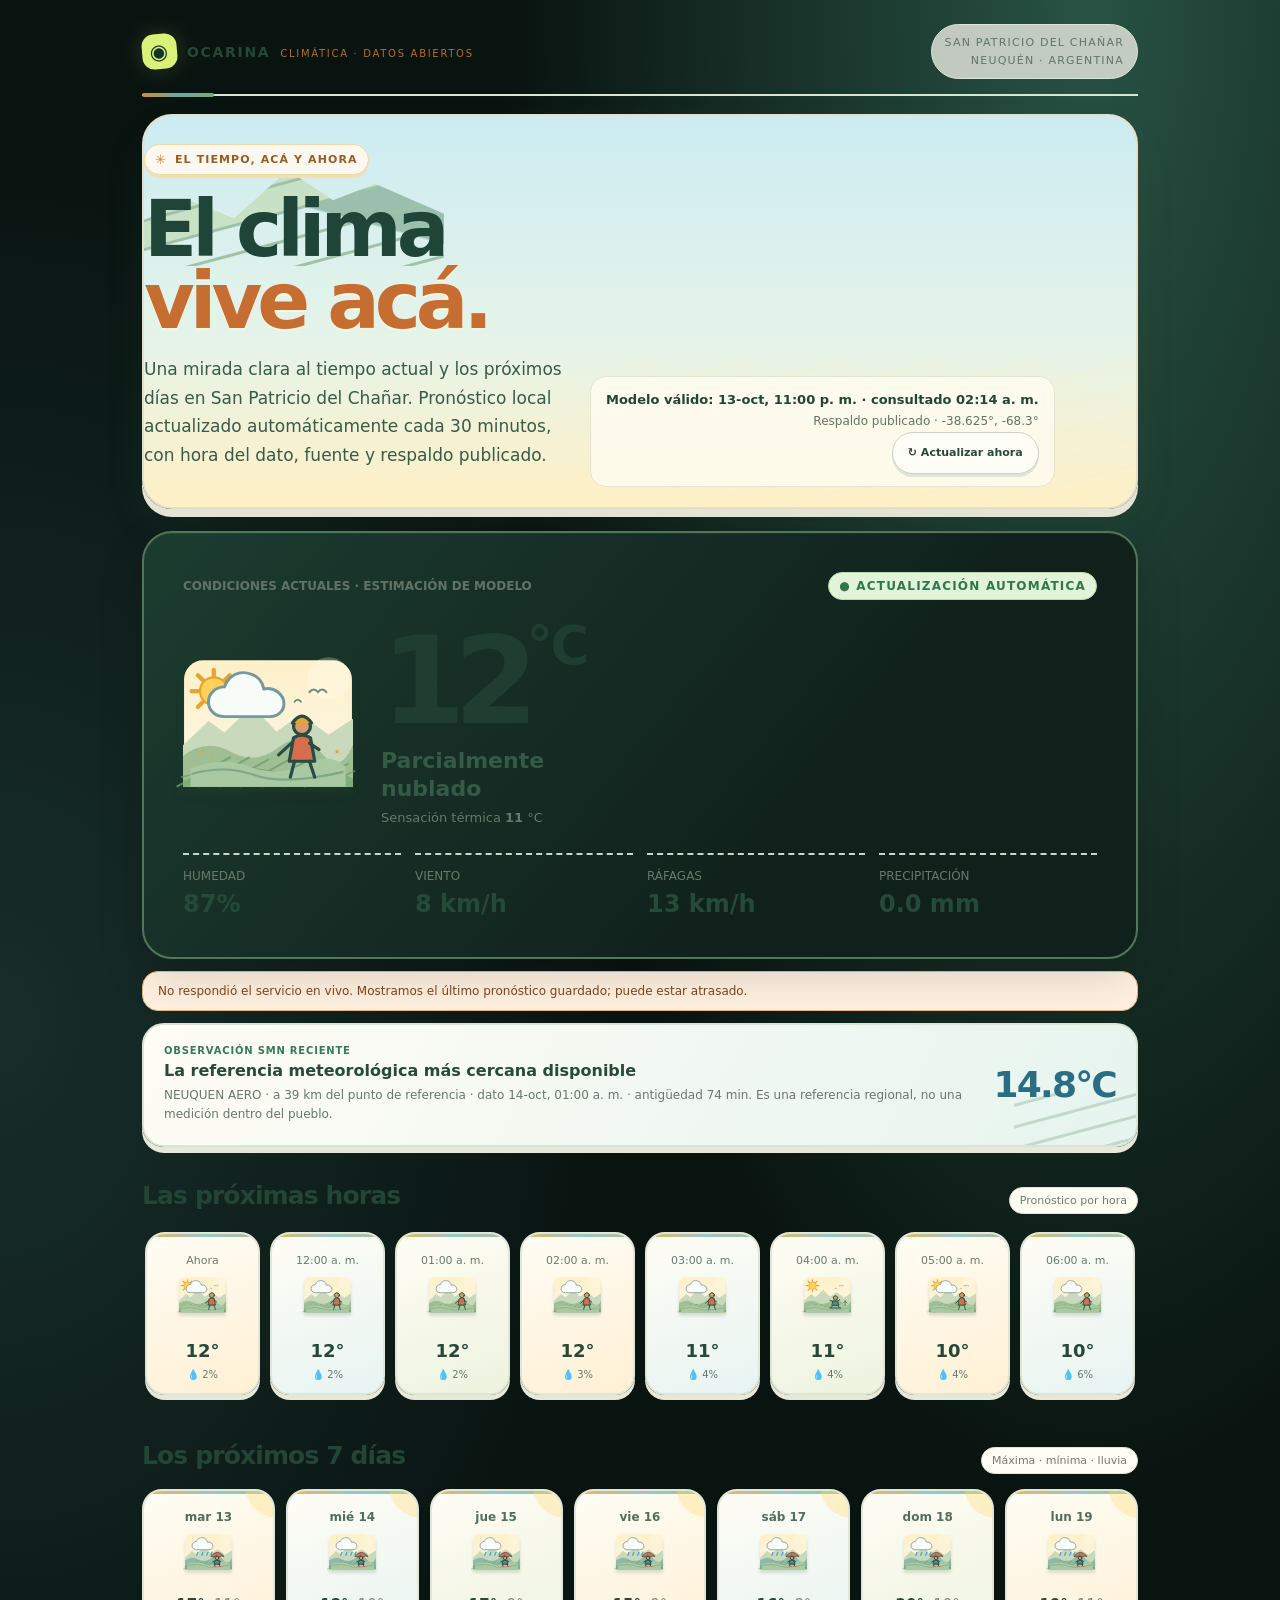
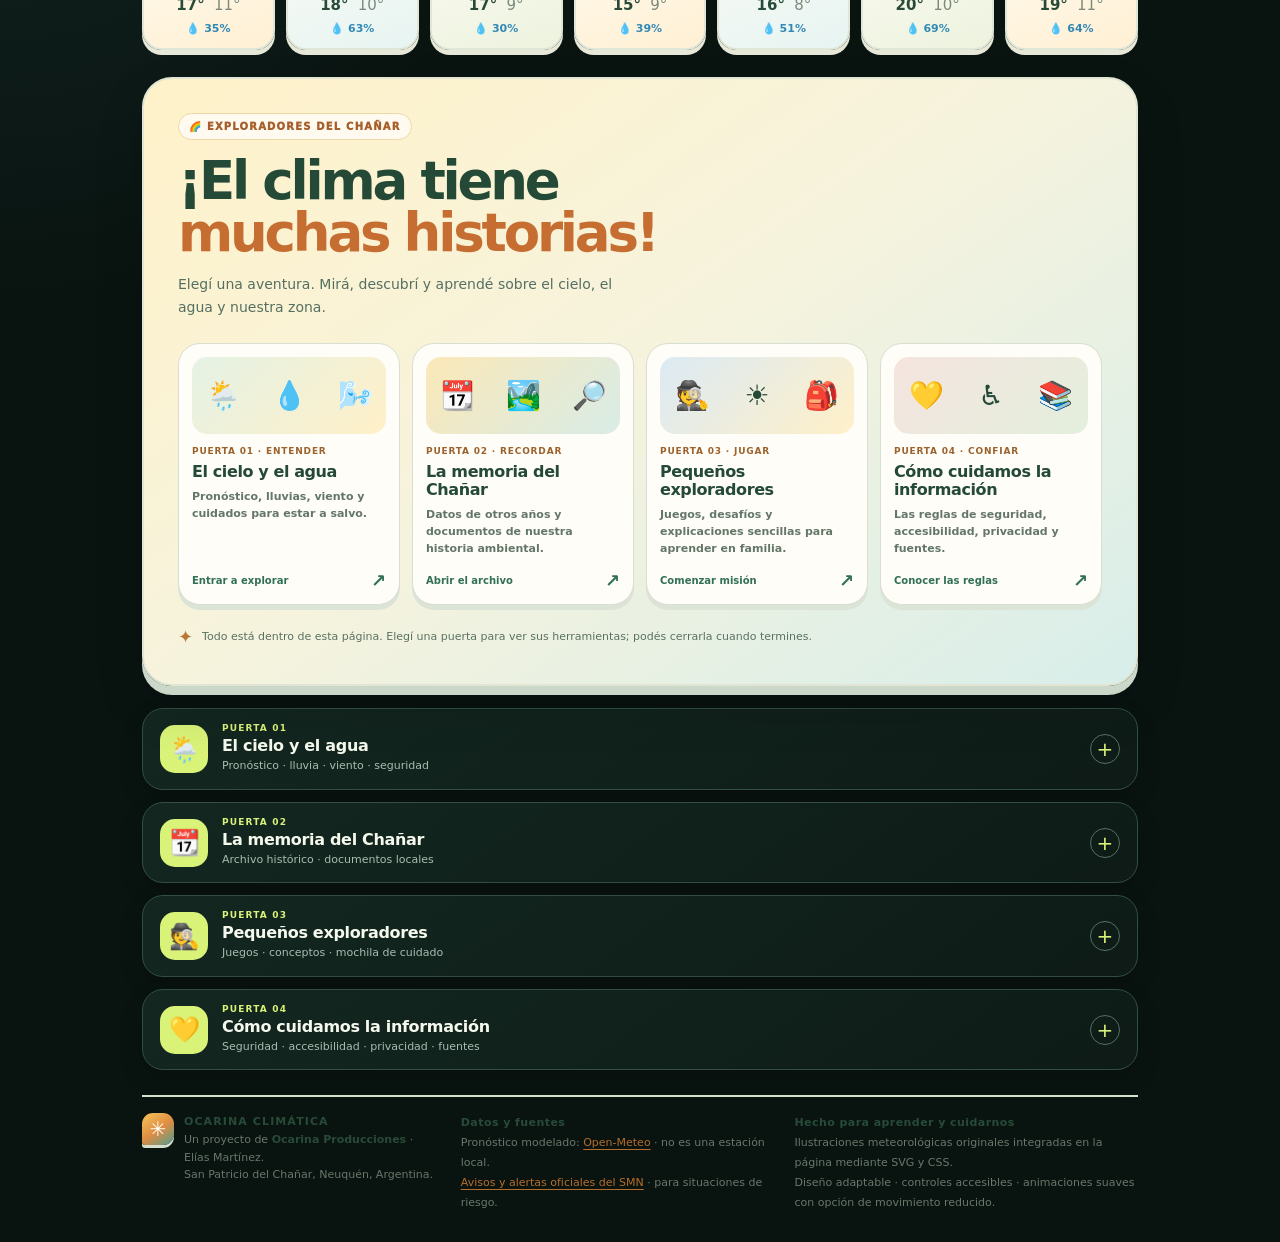
==== commit dc0829cb: "Enriquecer ilustración local, créditos y experiencia multidispositivo" ====
--- a/index.html
+++ b/index.html
@@ -395,6 +395,52 @@
 @media(max-width:540px){.wrap{padding:12px 13px 24px}.top{align-items:flex-start}.brand{font-size:11px}.place{font-size:9px;line-height:1.6}.hero{padding:22px 0 16px}.hero h1{font-size:clamp(42px,13vw,61px)}.current{border-radius:21px;padding:18px}.current-top{align-items:flex-start;font-size:9px}.now{gap:13px}.icon{font-size:54px}.temp{font-size:68px}.metrics{grid-template-columns:repeat(2,minmax(0,1fr));gap:12px}.metric{padding-top:10px}.metric b{font-size:17px}.regional{padding:14px;grid-template-columns:1fr auto}.regional .regional-temp{font-size:25px}.door-grid{gap:9px;margin-top:18px}.door-card{min-height:208px;padding:11px;border-radius:18px}.door-art{height:65px;font-size:23px}.door-card strong{font-size:14px}.door-number{font-size:8px}.door-card>span:not(.door-art):not(.door-number){font-size:10px}.door-cta{font-size:9px}.discover{padding:18px;border-radius:23px}.climate-door>summary{gap:10px;padding:12px;min-height:75px}.door-summary-icon{width:42px;height:42px;flex-basis:42px;font-size:22px}.climate-door>summary strong{font-size:14px}.climate-door>summary em{font-size:10px}.door-inside{padding:0 9px 10px}.door-inside .kid-panel{padding:15px}.foot{font-size:9px}}
 @media(prefers-reduced-motion:reduce){.door-card,.climate-door *{transition:none!important;scroll-behavior:auto!important}}
 
+
+/* ETAPA VISUAL APROBADA · ilustración territorial, créditos y uso multidispositivo */
+.hero{isolation:isolate;overflow:hidden}
+.hero:before{
+ content:"";position:absolute;z-index:0;right:4%;bottom:0;width:min(36%,300px);height:150px;pointer-events:none;opacity:.82;
+ background:
+  radial-gradient(circle at 72% 25%,#f4c45d 0 19px,transparent 20px),
+  repeating-linear-gradient(165deg,transparent 0 15px,#92b89a 16px 18px,transparent 19px 28px),
+  linear-gradient(165deg,transparent 0 39%,#c5dfbd 40% 57%,transparent 58%),
+  linear-gradient(15deg,transparent 0 44%,#8eb5a0 45% 66%,transparent 67%);
+ clip-path:polygon(0 100%,0 69%,15% 56%,30% 68%,48% 36%,63% 56%,77% 45%,100% 65%,100% 100%);
+}
+.hero:after{z-index:0;opacity:.4}
+.hero>div{z-index:1}
+.credit-brand{display:flex;align-items:flex-start;gap:10px}
+.credit-brand strong{letter-spacing:.1em;color:#284b39}
+.credit-brand b{color:#284b39}
+.credit-mark{display:grid;place-items:center;flex:0 0 32px;width:32px;height:32px;border-radius:11px 11px 11px 3px;background:linear-gradient(145deg,#f5c65b,#df8d42 52%,#4e9e93);color:#fffdf6;font-size:20px;box-shadow:0 3px 0 #d8dfd0}
+.credit-sources,.credit-notes{line-height:1.8}
+.credit-sources>strong,.credit-notes>strong{color:#284b39;font-size:11px;letter-spacing:.04em}
+.foot{display:grid;grid-template-columns:1fr 1.05fr 1.15fr;gap:20px;align-items:start}
+.foot a{text-underline-offset:3px}
+.foot a:focus-visible,button:focus-visible,summary:focus-visible{outline:3px solid #c7772f;outline-offset:4px}
+button,summary,.door-card{touch-action:manipulation}
+.door-card{min-height:210px}
+.door-card:focus-visible{outline:3px solid #c7772f;outline-offset:4px}
+.climate-door summary{min-height:70px}
+@media(max-width:760px){
+ .hero:before{right:-3%;width:42%;opacity:.35}
+ .foot{grid-template-columns:1fr 1fr;gap:16px}
+ .credit-brand{grid-column:1/-1}
+}
+@media(max-width:480px){
+ .hero:before{right:-24%;width:70%;height:110px;opacity:.22}
+ .hero:after{opacity:.2}
+ .foot{grid-template-columns:1fr;gap:14px}
+ .credit-brand{grid-column:auto}
+ .foot>div{max-width:100%}
+ .door-card{min-height:190px}
+ .climate-door summary{min-height:76px}
+ button{min-height:42px}
+}
+@media(prefers-reduced-motion:reduce){
+ .hero:before{animation:none!important}
+}
+
 </style>
 </head>
 <body><div class="wrap">
@@ -483,7 +529,11 @@
 </section></div></details>
 </div>
 </main>
-<footer class="foot"><div>OCARINA CLIMÁTICA · Un proyecto de Ocarina Producciones<br>San Patricio del Chañar, Neuquén.</div><div>Pronóstico: <a href="https://open-meteo.com/" target="_blank" rel="noopener noreferrer">Open-Meteo</a> · modelo, no estación local.<br><a href="https://ws2.smn.gob.ar/alertas" target="_blank" rel="noopener noreferrer">Consultar avisos y alertas oficiales del SMN</a>.</div></footer>
+<footer class="foot" aria-label="Créditos, fuentes y accesibilidad">
+ <div class="credit-brand"><span class="credit-mark" aria-hidden="true">✳</span><div><strong>OCARINA CLIMÁTICA</strong><br>Un proyecto de <b>Ocarina Producciones</b> · Elías Martínez.<br><span>San Patricio del Chañar, Neuquén, Argentina.</span></div></div>
+ <div class="credit-sources"><strong>Datos y fuentes</strong><br>Pronóstico modelado: <a href="https://open-meteo.com/" target="_blank" rel="noopener noreferrer">Open-Meteo</a> · no es una estación local.<br><a href="https://ws2.smn.gob.ar/alertas" target="_blank" rel="noopener noreferrer">Avisos y alertas oficiales del SMN</a> · para situaciones de riesgo.</div>
+ <div class="credit-notes"><strong>Hecho para aprender y cuidarnos</strong><br>Ilustraciones meteorológicas originales integradas en la página mediante SVG y CSS.<br><span>Diseño adaptable · controles accesibles · animaciones suaves con opción de movimiento reducido.</span></div>
+</footer>
 </div>
 <script>
 (()=>{'use strict';
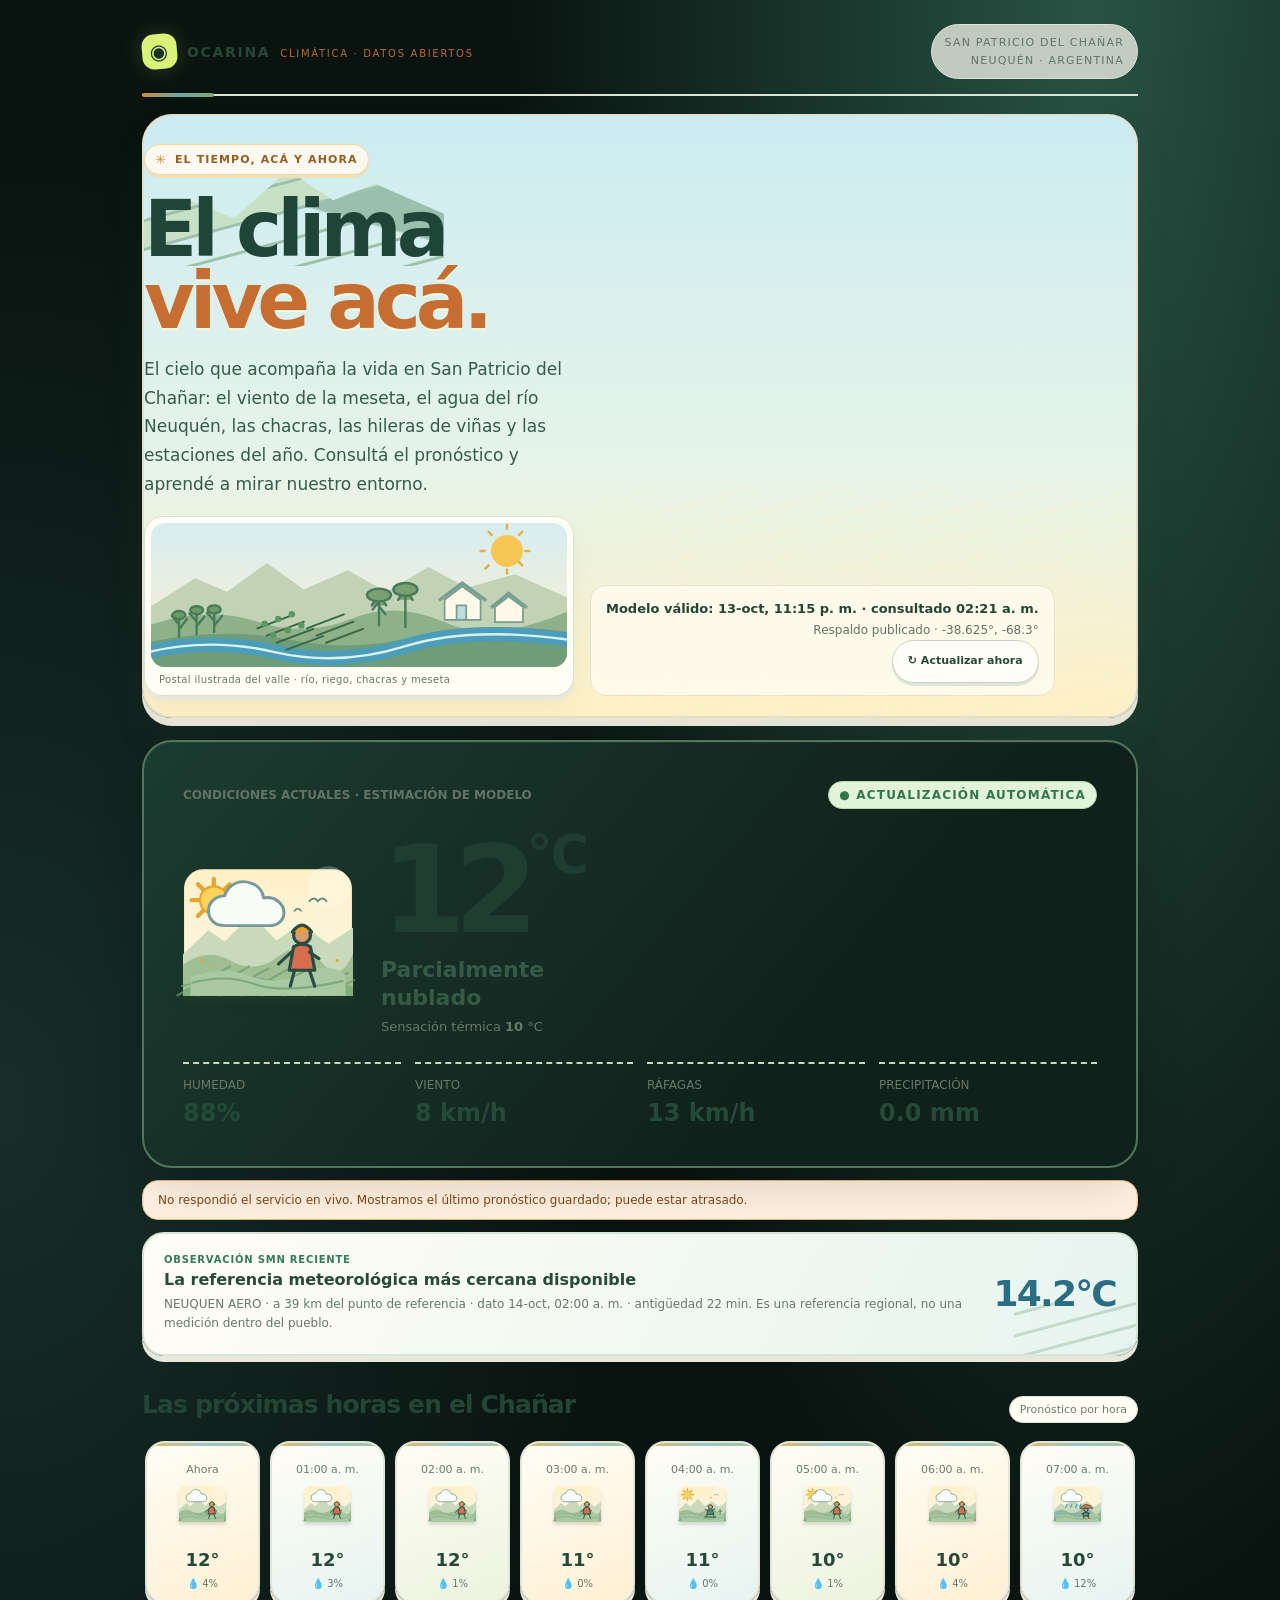
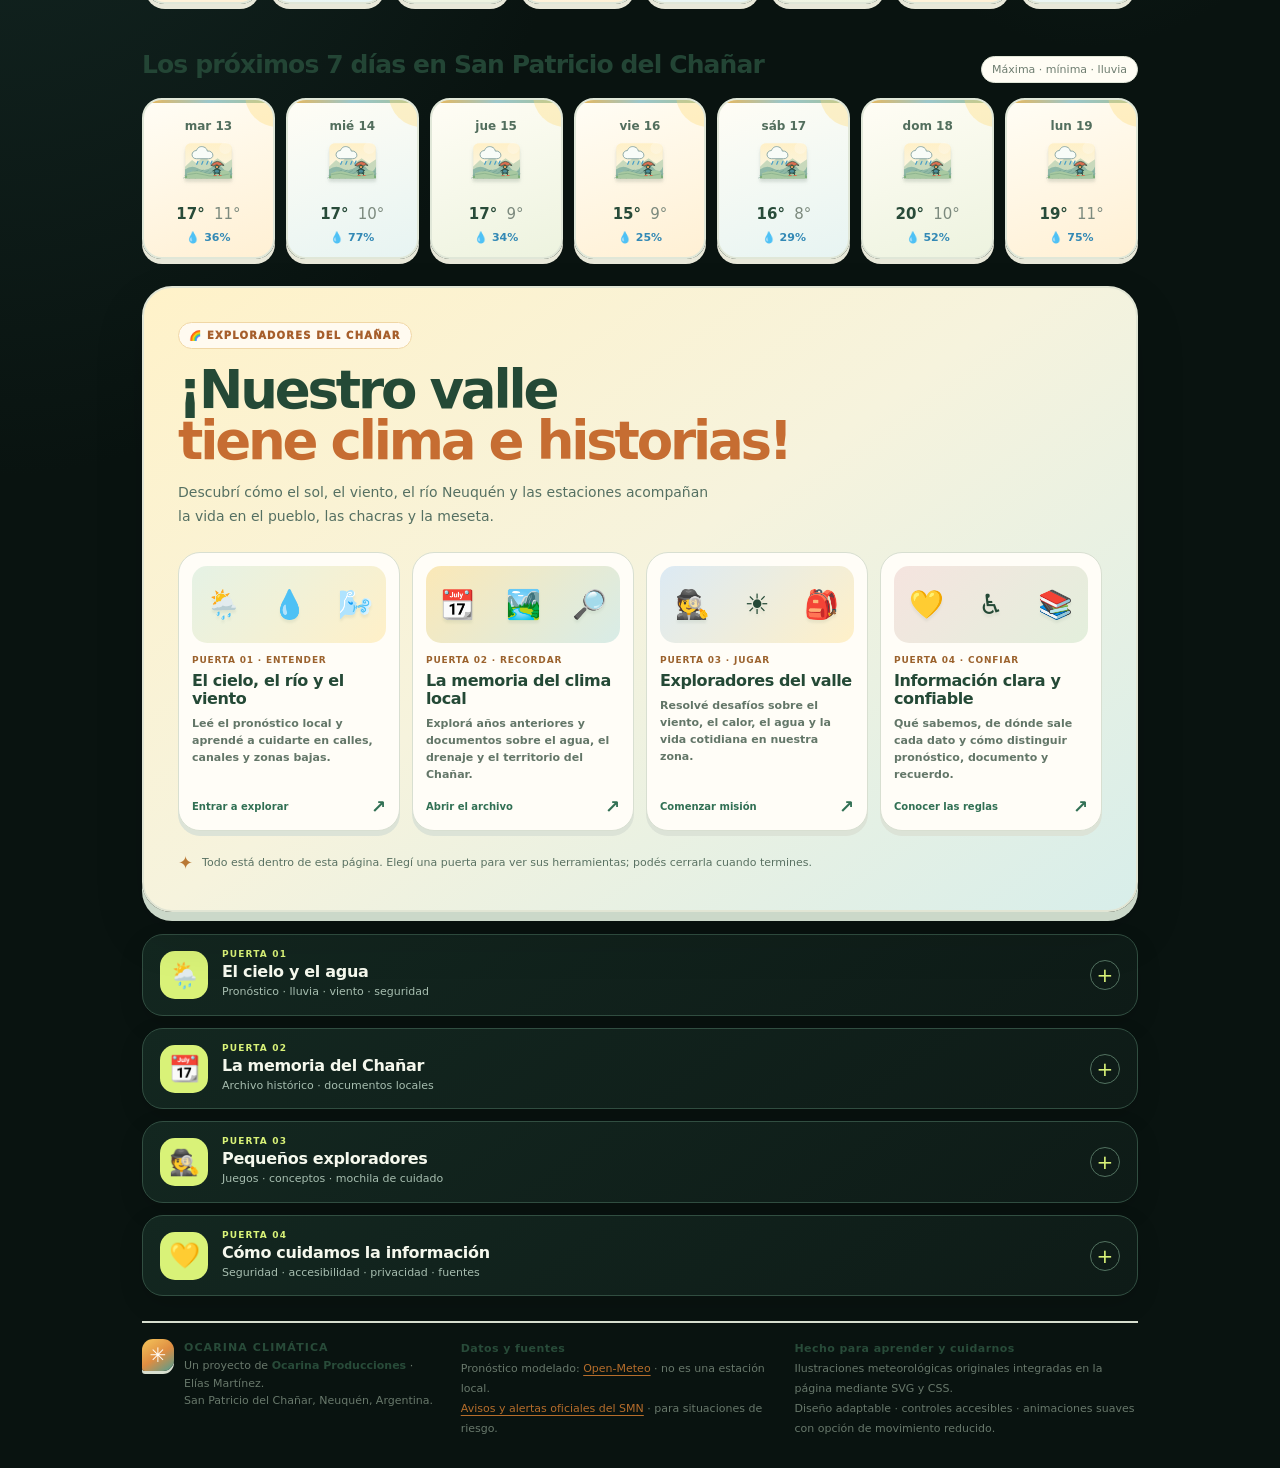
==== commit 4127effa: "Localizar ilustraciones y textos en San Patricio del Chañar" ====
--- a/index.html
+++ b/index.html
@@ -396,6 +396,20 @@
 @media(prefers-reduced-motion:reduce){.door-card,.climate-door *{transition:none!important;scroll-behavior:auto!important}}
 
 
+
+/* POSTAL LOCAL · paisaje ilustrado del valle del Neuquén */
+.chanar-postal{position:relative;margin-top:16px;max-width:520px;border:1px solid #d7e1d3;border-radius:19px;padding:6px;background:#fffdf4;box-shadow:0 5px 0 #e9e7d7,0 12px 25px #4c6b4510;overflow:hidden}
+.chanar-postal svg{display:block;width:100%;height:auto;border-radius:14px}
+.chanar-postal span{display:block;padding:7px 8px 4px;font-size:10px;color:#65786a;letter-spacing:.035em}
+.hero{grid-template-columns:minmax(0,1.15fr) minmax(190px,.85fr);align-items:center}
+.hero>div:first-child{min-width:0}
+.hero .status{position:relative;z-index:2}
+.discover-intro p{max-width:540px}
+.door-art span{filter:drop-shadow(0 3px 1px #31503b12)}
+@media(max-width:700px){.hero{grid-template-columns:1fr}.chanar-postal{max-width:100%;margin-top:14px}.hero .status{justify-self:start;text-align:left}}
+@media(max-width:390px){.chanar-postal{padding:4px;border-radius:15px}.chanar-postal span{font-size:9px}}
+
+
 /* ETAPA VISUAL APROBADA · ilustración territorial, créditos y uso multidispositivo */
 .hero{isolation:isolate;overflow:hidden}
 .hero:before{
@@ -446,20 +460,20 @@
 <body><div class="wrap">
 <header class="top"><div class="brand">OCARINA<span>CLIMÁTICA · DATOS ABIERTOS</span></div><div class="place">SAN PATRICIO DEL CHAÑAR<br>NEUQUÉN · ARGENTINA</div></header>
 <main>
-<section class="hero"><div><div class="eyebrow">EL TIEMPO, ACÁ Y AHORA</div><h1>El clima<br><em>vive acá.</em></h1><p class="sub">Una mirada clara al tiempo actual y los próximos días en San Patricio del Chañar. Pronóstico local actualizado automáticamente cada 30 minutos, con hora del dato, fuente y respaldo publicado.</p></div><div class="status"><strong id="updated">Conectando con el servicio meteorológico…</strong><span id="coordinates">Ubicación de referencia · San Patricio del Chañar</span><br><button id="refresh" type="button">↻ Actualizar ahora</button></div></section>
+<section class="hero"><div><div class="eyebrow">EL TIEMPO, ACÁ Y AHORA</div><h1>El clima<br><em>vive acá.</em></h1><p class="sub">El cielo que acompaña la vida en San Patricio del Chañar: el viento de la meseta, el agua del río Neuquén, las chacras, las hileras de viñas y las estaciones del año. Consultá el pronóstico y aprendé a mirar nuestro entorno.</p><div class="chanar-postal" role="img" aria-label="Ilustración del valle del Neuquén con río, viñas, álamos, chacras y meseta"><svg viewBox="0 0 520 180" xmlns="http://www.w3.org/2000/svg" aria-hidden="true"><defs><linearGradient id="postalSky" x2="0" y2="1"><stop stop-color="#d7edf0"/><stop offset="1" stop-color="#fff1ce"/></linearGradient></defs><rect width="520" height="180" rx="16" fill="url(#postalSky)"/><circle cx="445" cy="35" r="20" fill="#f5c653"/><g stroke="#e5ad45" stroke-width="3" stroke-linecap="round"><path d="M445 7v-5m0 61v-5m-28-23h-5m61 0h-5m-42-20l-4-4m42 42l-4-4m0-34l4-4m-42 42l-4 4"/></g><path d="M0 104L55 69 95 86 145 50 191 83 246 59 294 86 347 55 395 81 455 64 520 93V180H0Z" fill="#c2d2b5"/><path d="M0 127Q70 103 132 123T250 120T367 124T520 111V180H0Z" fill="#8eb18a"/><path d="M0 148Q95 130 174 146T330 142T520 136V180H0Z" fill="#6f9d77"/><path d="M-10 163Q70 142 153 161T318 154T530 147" fill="none" stroke="#4b9db9" stroke-width="18" stroke-linecap="round"/><path d="M-10 163Q70 142 153 161T318 154T530 147" fill="none" stroke="#d8f2ed" stroke-width="3" stroke-linecap="round"/><g stroke="#477c57" stroke-width="3" stroke-linecap="round" fill="#6c9d68"><path d="M35 142v-26m0 11l-9-11m9 17l10-13M57 139v-28m0 12l-9-10m9 16l10-12M79 136v-25m0 11l-9-10m9 16l10-12"/><ellipse cx="35" cy="115" rx="8" ry="5"/><ellipse cx="57" cy="109" rx="8" ry="5"/><ellipse cx="79" cy="108" rx="8" ry="5"/></g><g fill="none" stroke="#386746" stroke-width="2.4"><path d="M132 132l48-18m-36 27l48-18m-36 27l48-18m-36 27l48-18m-22-9l48-18m-36 27l48-18m-36 27l48-18"/></g><g fill="#5e9860"><circle cx="142" cy="126" r="4"/><circle cx="159" cy="120" r="4"/><circle cx="176" cy="114" r="4"/><circle cx="153" cy="140" r="4"/><circle cx="171" cy="134" r="4"/><circle cx="188" cy="128" r="4"/></g><g stroke="#477b58" stroke-width="3" stroke-linecap="round" fill="#77a16e"><path d="M285 128V91m-9 12l9-15 9 15m-9-5l-8 10m8-4l8 10M318 130V84m-9 12l9-15 9 15"/><ellipse cx="285" cy="90" rx="15" ry="8"/><ellipse cx="318" cy="83" rx="15" ry="8"/></g><g fill="#fff8e8" stroke="#789e92" stroke-width="2.2"><path d="M367 121V96l22-17 23 17v25Z"/><path d="M360 97l29-22 30 22" fill="none" stroke-width="4"/><rect x="382" y="103" width="12" height="18" fill="#bddde0"/><path d="M430 124V105l17-13 18 13v19Z"/><path d="M425 106l22-18 23 18" fill="none" stroke-width="4"/></g></svg><span>Postal ilustrada del valle · río, riego, chacras y meseta</span></div></div><div class="status"><strong id="updated">Conectando con el servicio meteorológico…</strong><span id="coordinates">Ubicación de referencia · San Patricio del Chañar</span><br><button id="refresh" type="button">↻ Actualizar ahora</button></div></section>
 <section class="current" aria-label="Clima actual"><div class="current-top"><span>CONDICIONES ACTUALES · ESTIMACIÓN DE MODELO</span><span class="live">● ACTUALIZACIÓN AUTOMÁTICA</span></div><div class="now"><div class="icon" id="currentIcon" aria-hidden="true">⛅</div><div><div class="temp"><span id="temperature">—</span><span style="font-size:.43em;vertical-align:top;letter-spacing:-.04em">°C</span></div><div class="desc" id="condition">Consultando condiciones…</div><div class="feels">Sensación térmica <b id="feels">—</b> °C</div></div></div><div class="metrics"><div class="metric"><span>HUMEDAD</span><b id="humidity">—</b></div><div class="metric"><span>VIENTO</span><b id="wind">—</b></div><div class="metric"><span>RÁFAGAS</span><b id="gust">—</b></div><div class="metric"><span>PRECIPITACIÓN</span><b id="precip">—</b></div></div></section>
 <div class="error" id="error" role="status">No pudimos actualizar los datos. Revisá tu conexión e intentá de nuevo. Se volverá a intentar automáticamente.</div>
 <section class="regional" aria-label="Observación oficial cercana"><div><div class="regional-state" id="regionalStatus">SONDEANDO OBSERVACIONES OFICIALES</div><h2>La referencia meteorológica más cercana disponible</h2><p id="regionalDetail">Buscando una observación SMN reciente. Si la estación está lejos, se informa la distancia y no se presenta como medición del pueblo.</p></div><div class="regional-temp" id="regionalTemp">—</div></section>
-<section><div class="section-head"><h2>Las próximas horas</h2><span>Pronóstico por hora</span></div><div class="hourly" id="hourly"><div class="hour">Cargando…</div></div></section>
-<section><div class="section-head"><h2>Los próximos 7 días</h2><span>Máxima · mínima · lluvia</span></div><div class="days" id="days"><div class="day">Cargando…</div></div></section>
+<section><div class="section-head"><h2>Las próximas horas en el Chañar</h2><span>Pronóstico por hora</span></div><div class="hourly" id="hourly"><div class="hour">Cargando…</div></div></section>
+<section><div class="section-head"><h2>Los próximos 7 días en San Patricio del Chañar</h2><span>Máxima · mínima · lluvia</span></div><div class="days" id="days"><div class="day">Cargando…</div></div></section>
 
 <section class="discover" id="descubrir">
- <div class="discover-intro"><span class="kid-kicker">🌈 EXPLORADORES DEL CHAÑAR</span><h2>¡El clima tiene<br><em>muchas historias!</em></h2><p>Elegí una aventura. Mirá, descubrí y aprendé sobre el cielo, el agua y nuestra zona.</p></div>
+ <div class="discover-intro"><span class="kid-kicker">🌈 EXPLORADORES DEL CHAÑAR</span><h2>¡Nuestro valle<br><em>tiene clima e historias!</em></h2><p>Descubrí cómo el sol, el viento, el río Neuquén y las estaciones acompañan la vida en el pueblo, las chacras y la meseta.</p></div>
  <div class="door-grid">
-  <button class="door-card door-water" type="button" data-open-door="door-water"><span class="door-art"><span>🌦️</span><span>💧</span><span>🌬️</span></span><span class="door-number">PUERTA 01 · ENTENDER</span><strong>El cielo y el agua</strong><span>Pronóstico, lluvias, viento y cuidados para estar a salvo.</span><b class="door-cta">Entrar a explorar <i>↗</i></b></button>
-  <button class="door-card door-history" type="button" data-open-door="door-history"><span class="door-art"><span>📆</span><span>🏞️</span><span>🔎</span></span><span class="door-number">PUERTA 02 · RECORDAR</span><strong>La memoria del Chañar</strong><span>Datos de otros años y documentos de nuestra historia ambiental.</span><b class="door-cta">Abrir el archivo <i>↗</i></b></button>
-  <button class="door-card door-play" type="button" data-open-door="door-play"><span class="door-art"><span>🕵️</span><span>☀️</span><span>🎒</span></span><span class="door-number">PUERTA 03 · JUGAR</span><strong>Pequeños exploradores</strong><span>Juegos, desafíos y explicaciones sencillas para aprender en familia.</span><b class="door-cta">Comenzar misión <i>↗</i></b></button>
-  <button class="door-card door-rules" type="button" data-open-door="door-rules"><span class="door-art"><span>💛</span><span>♿</span><span>📚</span></span><span class="door-number">PUERTA 04 · CONFIAR</span><strong>Cómo cuidamos la información</strong><span>Las reglas de seguridad, accesibilidad, privacidad y fuentes.</span><b class="door-cta">Conocer las reglas <i>↗</i></b></button>
+  <button class="door-card door-water" type="button" data-open-door="door-water"><span class="door-art"><span>🌦️</span><span>💧</span><span>🌬️</span></span><span class="door-number">PUERTA 01 · ENTENDER</span><strong>El cielo, el río y el viento</strong><span>Leé el pronóstico local y aprendé a cuidarte en calles, canales y zonas bajas.</span><b class="door-cta">Entrar a explorar <i>↗</i></b></button>
+  <button class="door-card door-history" type="button" data-open-door="door-history"><span class="door-art"><span>📆</span><span>🏞️</span><span>🔎</span></span><span class="door-number">PUERTA 02 · RECORDAR</span><strong>La memoria del clima local</strong><span>Explorá años anteriores y documentos sobre el agua, el drenaje y el territorio del Chañar.</span><b class="door-cta">Abrir el archivo <i>↗</i></b></button>
+  <button class="door-card door-play" type="button" data-open-door="door-play"><span class="door-art"><span>🕵️</span><span>☀️</span><span>🎒</span></span><span class="door-number">PUERTA 03 · JUGAR</span><strong>Exploradores del valle</strong><span>Resolvé desafíos sobre el viento, el calor, el agua y la vida cotidiana en nuestra zona.</span><b class="door-cta">Comenzar misión <i>↗</i></b></button>
+  <button class="door-card door-rules" type="button" data-open-door="door-rules"><span class="door-art"><span>💛</span><span>♿</span><span>📚</span></span><span class="door-number">PUERTA 04 · CONFIAR</span><strong>Información clara y confiable</strong><span>Qué sabemos, de dónde sale cada dato y cómo distinguir pronóstico, documento y recuerdo.</span><b class="door-cta">Conocer las reglas <i>↗</i></b></button>
  </div>
  <p class="door-hint"><span>✦</span> Todo está dentro de esta página. Elegí una puerta para ver sus herramientas; podés cerrarla cuando termines.</p>
 </section>
@@ -476,7 +490,7 @@
 
 
 <div class="doors-content" aria-label="Herramientas educativas desplegables">
- <details class="climate-door" id="door-water"><summary><span class="door-summary-icon">🌦️</span><span><small>PUERTA 01</small><strong>El cielo y el agua</strong><em>Pronóstico · lluvia · viento · seguridad</em></span><span class="door-toggle">+</span></summary><div class="door-inside"><section class="kid-panel" id="agua-segura"><div class="panel-heading"><span class="big-emoji">🌧️</span><div><span class="kid-kicker">HERRAMIENTA 1 · AGUA Y LLUVIAS</span><h2>La lluvia no es lo mismo que una inundación</h2></div></div><div class="fact-row"><article class="fact-card"><span>🌦️</span><h3>Lluvia</h3><p>Agua que cae de las nubes. Puede ser suave o intensa y durar poco o mucho.</p></article><article class="fact-card"><span>🌊</span><h3>Crecida</h3><p>El nivel o el caudal de un río o arroyo aumenta. Puede ocurrir lejos de donde estás lloviendo.</p></article><article class="fact-card"><span>🏘️</span><h3>Inundación</h3><p>El agua ocupa lugares que normalmente están secos. No se puede saber solo mirando el pronóstico de lluvia.</p></article></div><div class="important-note"><span>🧑‍🚒</span><div><strong>Regla de exploradores</strong><p>Si hay agua corriendo por calles, canales o zonas bajas, no te acerques ni la cruces. Avisá a una persona adulta y seguí las indicaciones oficiales.</p></div></div><div class="source-strip">Datos y contexto local: el registro estadístico provincial de municipios de 2014 señaló riesgo de inundación para San Patricio del Chañar. Las normas municipales también reconocen el sistema de riego y drenaje como infraestructura que debe preservarse. Esto no indica que exista una emergencia ahora.</div><p class="official-link"><a href="https://ws2.smn.gob.ar/alertas" target="_blank" rel="noopener noreferrer">🛎️ Ver alertas oficiales del Servicio Meteorológico Nacional ↗</a> <a href="https://www.argentina.gob.ar/orsep/registro-de-presas-fiscalizadas/regional-comahue/el-chanar" target="_blank" rel="noopener noreferrer">💧 Conocer la presa El Chañar ↗</a></p></section><section class="kid-panel family-panel" id="leer-pronostico">
+ <details class="climate-door" id="door-water"><summary><span class="door-summary-icon">🌦️</span><span><small>PUERTA 01</small><strong>El cielo y el agua</strong><em>Pronóstico · lluvia · viento · seguridad</em></span><span class="door-toggle">+</span></summary><div class="door-inside"><section class="kid-panel" id="agua-segura"><div class="panel-heading"><span class="big-emoji">🌧️</span><div><span class="kid-kicker">HERRAMIENTA 1 · AGUA Y LLUVIAS</span><h2>La lluvia en el Chañar no siempre significa una inundación</h2></div></div><div class="fact-row"><article class="fact-card"><span>🌦️</span><h3>Lluvia</h3><p>Agua que cae de las nubes sobre el pueblo, las chacras o la meseta. Su efecto depende de cuánto llueva, durante cuánto tiempo y de las condiciones del terreno.</p></article><article class="fact-card"><span>🌊</span><h3>Crecida</h3><p>Sube el nivel o el caudal de un curso de agua. En el valle del Neuquén, el río, los cauces y los sistemas de drenaje deben entenderse por separado del pronóstico de lluvia del pueblo.</p></article><article class="fact-card"><span>🏘️</span><h3>Inundación</h3><p>El agua ocupa calles, patios o terrenos que suelen estar secos. No se puede anticipar el riesgo de cada lugar mirando solo el porcentaje de lluvia.</p></article></div><div class="important-note"><span>🧑‍🚒</span><div><strong>Regla de exploradores</strong><p>Si hay agua corriendo por calles, canales o zonas bajas, no te acerques ni la cruces. Avisá a una persona adulta y seguí las indicaciones oficiales.</p></div></div><div class="source-strip">Datos y contexto local: el registro estadístico provincial de municipios de 2014 señaló riesgo de inundación para San Patricio del Chañar. Las normas municipales también reconocen el sistema de riego y drenaje como infraestructura que debe preservarse. Esto no indica que exista una emergencia ahora.</div><p class="official-link"><a href="https://ws2.smn.gob.ar/alertas" target="_blank" rel="noopener noreferrer">🛎️ Ver alertas oficiales del Servicio Meteorológico Nacional ↗</a> <a href="https://www.argentina.gob.ar/orsep/registro-de-presas-fiscalizadas/regional-comahue/el-chanar" target="_blank" rel="noopener noreferrer">💧 Conocer la presa El Chañar ↗</a></p></section><section class="kid-panel family-panel" id="leer-pronostico">
  <div class="panel-heading"><span class="big-emoji">🧭</span><div><span class="kid-kicker">HERRAMIENTA 7 · LEER EL PRONÓSTICO</span><h2>Cómo entender los dibujitos del clima</h2></div></div>
  <p class="kid-lead">Un icono ayuda, pero no cuenta toda la historia. Mirá también la hora, la probabilidad de lluvia, el viento y la fuente del dato.</p>
  <div class="forecast-guide">
@@ -487,8 +501,8 @@
  </div>
  <div class="important-note"><span>📌</span><div><strong>El pronóstico orienta; no garantiza.</strong><p>Para decisiones de seguridad, revisá las alertas oficiales del SMN y las indicaciones de las autoridades locales. Si la información no está disponible, la página debe decirlo claramente, nunca inventar un valor.</p></div></div>
  <p class="official-link"><a href="https://www.smn.gob.ar/" target="_blank" rel="noopener noreferrer">🌦️ Servicio Meteorológico Nacional ↗</a> <a href="https://ws2.smn.gob.ar/alertas" target="_blank" rel="noopener noreferrer">🛎️ Alertas oficiales ↗</a></p>
-</section><section class="kid-panel" id="agua-viajera"><div class="panel-heading"><span class="big-emoji">💧</span><div><span class="kid-kicker">HERRAMIENTA 5 · LA AVENTURA DEL AGUA</span><h2>Seguí a Gotita por el valle</h2></div></div><p class="kid-lead">El agua cambia de lugar y de forma. Tocá cada etapa para acompañar su viaje.</p><div class="water-steps"><button type="button" class="water-step active" data-water="0"><span>☀️</span><b>1. El sol calienta</b></button><button type="button" class="water-step" data-water="1"><span>☁️</span><b>2. Se forman nubes</b></button><button type="button" class="water-step" data-water="2"><span>🌧️</span><b>3. Llega la lluvia</b></button><button type="button" class="water-step" data-water="3"><span>🏞️</span><b>4. El agua viaja</b></button></div><div class="water-story" id="waterStory"><span class="story-emoji">☀️</span><div><h3>¡Hola, soy Gotita!</h3><p>El sol calienta el agua de ríos, lagos y suelos. Una parte se transforma en vapor y sube al aire.</p></div></div><div class="source-strip">En el valle, el Río Neuquén y la infraestructura de riego son parte importante del paisaje y de la producción local. El ciclo del agua es natural; los canales y sistemas de riego son obras construidas y gestionadas por personas.</div></section></div></details>
- <details class="climate-door" id="door-history"><summary><span class="door-summary-icon">📆</span><span><small>PUERTA 02</small><strong>La memoria del Chañar</strong><em>Archivo histórico · documentos locales</em></span><span class="door-toggle">+</span></summary><div class="door-inside"><section class="kid-panel" id="historia-cielo"><div class="panel-heading"><span class="big-emoji">🗓️</span><div><span class="kid-kicker">HERRAMIENTA 2 · MEMORIA DEL CIELO</span><h2>¿Cómo fue el tiempo en otros años?</h2></div></div><p class="kid-lead">Elegí un año para explorar la lluvia registrada por un modelo meteorológico en la zona. Es una reconstrucción estimada, no una medición de una estación dentro del pueblo.</p><div class="history-controls"><label for="historyYear">Elegí el año</label><select id="historyYear"><option value="2025">2025</option><option value="2024">2024</option><option value="2023">2023</option><option value="2022">2022</option><option value="2021">2021</option><option value="2020">2020</option><option value="2019">2019</option><option value="2018">2018</option><option value="2017">2017</option><option value="2016">2016</option><option value="2015">2015</option><option value="2014">2014</option><option value="2013">2013</option><option value="2012">2012</option><option value="2011">2011</option><option value="2010">2010</option></select><button id="loadHistory" type="button">Ver ese año</button></div><div class="history-result" id="historyResult" aria-live="polite"><div class="history-cloud">☁️</div><strong>¡Vamos a abrir el archivo del cielo!</strong><p>Al elegir un año, buscaremos los datos históricos disponibles.</p></div><div class="source-strip">Fuente: archivo histórico de Open-Meteo, basado en datos de reanálisis/modelos. Los valores pueden revisarse y no reemplazan registros oficiales de estaciones pluviométricas.</div></section><section class="kid-panel family-panel" id="historia-local">
+</section><section class="kid-panel" id="agua-viajera"><div class="panel-heading"><span class="big-emoji">💧</span><div><span class="kid-kicker">HERRAMIENTA 5 · LA AVENTURA DEL AGUA</span><h2>Seguí a Gotita por el valle del Neuquén</h2></div></div><p class="kid-lead">Desde el sol que calienta la tierra hasta las nubes y la lluvia, el agua viaja por la naturaleza. En San Patricio del Chañar también convivimos con el río Neuquén y canales de riego construidos y cuidados por personas. Tocá cada etapa para seguir el viaje de Gotita.</p><div class="water-steps"><button type="button" class="water-step active" data-water="0"><span>☀️</span><b>1. El sol calienta</b></button><button type="button" class="water-step" data-water="1"><span>☁️</span><b>2. Se forman nubes</b></button><button type="button" class="water-step" data-water="2"><span>🌧️</span><b>3. Llega la lluvia</b></button><button type="button" class="water-step" data-water="3"><span>🏞️</span><b>4. El agua viaja</b></button></div><div class="water-story" id="waterStory"><span class="story-emoji">☀️</span><div><h3>¡Hola, soy Gotita!</h3><p>El sol calienta el agua de ríos, lagos y suelos. Una parte se transforma en vapor y sube al aire.</p></div></div><div class="source-strip">En el valle, el Río Neuquén y la infraestructura de riego son parte importante del paisaje y de la producción local. El ciclo del agua es natural; los canales y sistemas de riego son obras construidas y gestionadas por personas.</div></section></div></details>
+ <details class="climate-door" id="door-history"><summary><span class="door-summary-icon">📆</span><span><small>PUERTA 02</small><strong>La memoria del Chañar</strong><em>Archivo histórico · documentos locales</em></span><span class="door-toggle">+</span></summary><div class="door-inside"><section class="kid-panel" id="historia-cielo"><div class="panel-heading"><span class="big-emoji">🗓️</span><div><span class="kid-kicker">HERRAMIENTA 2 · MEMORIA DEL CIELO</span><h2>¿Cómo fue el tiempo en otros años?</h2></div></div><p class="kid-lead">Elegí un año para explorar una estimación de lluvia para las coordenadas de referencia de San Patricio del Chañar. Es una reconstrucción de modelo, no una medición de una estación meteorológica dentro del pueblo.</p><div class="history-controls"><label for="historyYear">Elegí el año</label><select id="historyYear"><option value="2025">2025</option><option value="2024">2024</option><option value="2023">2023</option><option value="2022">2022</option><option value="2021">2021</option><option value="2020">2020</option><option value="2019">2019</option><option value="2018">2018</option><option value="2017">2017</option><option value="2016">2016</option><option value="2015">2015</option><option value="2014">2014</option><option value="2013">2013</option><option value="2012">2012</option><option value="2011">2011</option><option value="2010">2010</option></select><button id="loadHistory" type="button">Ver ese año</button></div><div class="history-result" id="historyResult" aria-live="polite"><div class="history-cloud">☁️</div><strong>¡Vamos a abrir el archivo del cielo!</strong><p>Al elegir un año, buscaremos los datos históricos disponibles.</p></div><div class="source-strip">Fuente: archivo histórico de Open-Meteo, basado en datos de reanálisis/modelos. Los valores pueden revisarse y no reemplazan registros oficiales de estaciones pluviométricas.</div></section><section class="kid-panel family-panel" id="historia-local">
  <div class="panel-heading"><span class="big-emoji">📚</span><div><span class="kid-kicker">HERRAMIENTA 8 · HISTORIA DOCUMENTADA</span><h2>Lo que los documentos cuentan del agua en el Chañar</h2></div></div>
  <p class="kid-lead">La historia ambiental no se arma con rumores ni con recuerdos sueltos solamente. Se comparan documentos, fechas, mediciones y testimonios, y se explica qué sabemos y qué falta investigar.</p>
  <div class="timeline">
@@ -613,10 +627,10 @@
 const historyYear=document.getElementById('historyYear'),historyResult=document.getElementById('historyResult'),loadHistory=document.getElementById('loadHistory');
 async function loadClimateHistory(){const year=Number(historyYear.value);historyResult.innerHTML='<div class="history-cloud">🔎</div><strong>Buscando el archivo de '+year+'…</strong><p>Consultamos el archivo histórico. Puede tardar unos segundos.</p>';loadHistory.disabled=true;try{const url='https://archive-api.open-meteo.com/v1/archive?latitude=-38.625&longitude=-68.3&start_date='+year+'-01-01&end_date='+year+'-12-31&daily=precipitation_sum,temperature_2m_max,temperature_2m_min&timezone=America%2FArgentina%2FCordoba';const response=await fetch(url);if(!response.ok)throw new Error('Archivo no disponible');const data=await response.json();const d=data.daily;if(!d||!Array.isArray(d.time)||!Array.isArray(d.precipitation_sum))throw new Error('No hay una serie diaria completa');const rain=d.precipitation_sum.map(v=>Number(v)||0);const valid=rain.filter(Number.isFinite);const total=valid.reduce((a,b)=>a+b,0);const wet=valid.filter(v=>v>=1).length;let max=0,maxDate='Sin dato';rain.forEach((v,i)=>{if(Number.isFinite(v)&&v>max){max=v;maxDate=d.time[i]}});const months=Array.from({length:12},(_,m)=>{let sum=0;d.time.forEach((date,i)=>{if(Number(date.slice(5,7))===m+1&&Number.isFinite(Number(rain[i])))sum+=rain[i]});return sum});const peak=Math.max(1,...months);const bars=months.map((v,i)=>'<div class="rain-bar" title="'+['Ene','Feb','Mar','Abr','May','Jun','Jul','Ago','Sep','Oct','Nov','Dic'][i]+': '+v.toFixed(1)+' mm" style="height:'+Math.max(3,Math.round(v/peak*80))+'px"><span>'+['E','F','M','A','M','J','J','A','S','O','N','D'][i]+'</span></div>').join('');const avgMax=d.temperature_2m_max.filter(v=>Number.isFinite(Number(v))).reduce((a,b)=>a+Number(b),0)/Math.max(1,d.temperature_2m_max.filter(v=>Number.isFinite(Number(v))).length);historyResult.innerHTML='<div class="history-cloud">📚🌦️</div><strong>El cielo de '+year+'</strong><p>Resumen anual estimado para el punto de referencia de San Patricio del Chañar.</p><div class="history-stats"><div class="history-stat"><b>'+total.toFixed(1)+' mm</b><span>Lluvia acumulada estimada</span></div><div class="history-stat"><b>'+wet+'</b><span>Días con 1 mm o más</span></div><div class="history-stat"><b>'+avgMax.toFixed(1)+' °C</b><span>Máxima media diaria</span></div></div><h3>¿En qué meses llovió más?</h3><div class="rain-bars">'+bars+'</div><p style="margin-top:28px">Día con mayor lluvia estimada: <b>'+maxDate+'</b> ('+max.toFixed(1)+' mm). Un modelo puede diferir de lo que midió una estación real.</p>'}catch(e){historyResult.innerHTML='<div class="history-cloud">🌥️</div><strong>No pudimos abrir ese año</strong><p>Puede ser un problema temporal de conexión o de disponibilidad. Intentá de nuevo más tarde. No inventamos cifras cuando faltan datos.</p>'}finally{loadHistory.disabled=false}}
 loadHistory.addEventListener('click',loadClimateHistory);
-const quiz=[{e:'🌬️',q:'¿Qué puede hacer que una bandera se mueva?',a:['La sombra','El viento','Una montaña'],c:1,why:'¡Correcto! El viento es aire en movimiento.'},{e:'🌧️',q:'Si el pronóstico anuncia lluvia, ¿significa que seguro habrá inundación?',a:['Sí, siempre','No, son cosas distintas','Solo de noche'],c:1,why:'¡Exacto! Importan la intensidad, la duración, el terreno, los cauces y otros factores.'},{e:'☀️',q:'En un día de mucho calor, ¿qué ayuda a cuidarnos?',a:['Tomar agua y buscar sombra','Correr bajo el sol al mediodía','No tomar agua'],c:0,why:'¡Muy bien! Agua, sombra y seguir las indicaciones de personas adultas.'},{e:'🌊',q:'¿Qué hacemos si vemos agua corriendo por una calle?',a:['La cruzamos rápido','Jugamos en el agua','Nos alejamos y avisamos a un adulto'],c:2,why:'¡Bien pensado! No se cruza agua que corre: puede ser profunda o arrastrar objetos.'}];let quizIndex=0,quizScore=0,quizAnswered=false;const qEmoji=document.getElementById('quizEmoji'),qQuestion=document.getElementById('quizQuestion'),qOptions=document.getElementById('quizOptions'),qFeedback=document.getElementById('quizFeedback'),qProgress=document.getElementById('quizProgress'),qScore=document.getElementById('quizScore'),nextQuiz=document.getElementById('nextQuiz');
+const quiz=[{e:'🌬️',q:'En una chacra del Chañar, ¿qué puede mover las hojas de los álamos y las banderas?',a:['La sombra','El viento','Una montaña'],c:1,why:'¡Correcto! El viento es aire en movimiento y puede notarse en árboles, banderas y polvo.'},{e:'🌧️',q:'Si el pronóstico anuncia lluvia en San Patricio del Chañar, ¿significa que seguro habrá inundación?',a:['Sí, siempre','No, son cosas distintas','Solo de noche'],c:1,why:'¡Exacto! Importan la intensidad, la duración, el terreno, los cauces y el drenaje. Un pronóstico por sí solo no confirma una inundación.'},{e:'☀️',q:'En una tarde calurosa del Chañar, ¿qué ayuda a cuidarnos?',a:['Tomar agua y buscar sombra','Jugar al sol en las horas de más calor','Dejar de tomar agua'],c:0,why:'¡Muy bien! Tomá agua, buscá sombra y evitá esfuerzos en las horas de más calor. Las personas adultas deben estar atentas.'},{e:'🌊',q:'¿Qué hacemos si vemos agua corriendo por una calle?',a:['La cruzamos rápido','Jugamos en el agua','Nos alejamos y avisamos a un adulto'],c:2,why:'¡Bien pensado! No se cruza agua que corre: puede ser profunda o arrastrar objetos.'}];let quizIndex=0,quizScore=0,quizAnswered=false;const qEmoji=document.getElementById('quizEmoji'),qQuestion=document.getElementById('quizQuestion'),qOptions=document.getElementById('quizOptions'),qFeedback=document.getElementById('quizFeedback'),qProgress=document.getElementById('quizProgress'),qScore=document.getElementById('quizScore'),nextQuiz=document.getElementById('nextQuiz');
 function renderQuiz(){const q=quiz[quizIndex];quizAnswered=false;qProgress.textContent='PISTA '+(quizIndex+1)+' DE '+quiz.length;qEmoji.textContent=q.e;qQuestion.textContent=q.q;qFeedback.textContent='¡Elegí una respuesta!';qScore.textContent='⭐ Estrellas: '+quizScore;nextQuiz.hidden=true;qOptions.innerHTML=q.a.map((a,i)=>'<button type="button" data-answer="'+i+'">'+a+'</button>').join('');qOptions.querySelectorAll('button').forEach(b=>b.addEventListener('click',()=>{if(quizAnswered)return;quizAnswered=true;const ok=Number(b.dataset.answer)===q.c;if(ok)quizScore++;qFeedback.textContent=(ok?'⭐ ¡Sí! ':'💡 Casi: ')+q.why;qScore.textContent='⭐ Estrellas: '+quizScore;qOptions.querySelectorAll('button').forEach(x=>{x.disabled=true;if(Number(x.dataset.answer)===q.c)x.style.borderColor='#75b986'});nextQuiz.hidden=false;nextQuiz.textContent=quizIndex===quiz.length-1?'Jugar otra vez ↻':'Próxima pista →'}))}nextQuiz.addEventListener('click',()=>{if(quizIndex===quiz.length-1){quizIndex=0;quizScore=0}else quizIndex++;renderQuiz()});renderQuiz();
 document.getElementById('resetChecklist').addEventListener('click',()=>document.querySelectorAll('.checklist input').forEach(x=>x.checked=false));
-const waterStories=[{e:'☀️',h:'¡Hola, soy Gotita!',p:'El sol calienta el agua de ríos, lagos y suelos. Una parte se transforma en vapor y sube al aire.'},{e:'☁️',h:'¡Me junté con otras gotitas!',p:'Al subir, el vapor se enfría y forma pequeñas gotas o cristales que componen las nubes.'},{e:'🌧️',h:'¡Estoy cayendo!',p:'Cuando las gotas crecen y pesan lo suficiente, pueden caer como lluvia. La nieve también es una forma de precipitación.'},{e:'🏞️',h:'¡Sigo viajando por el valle!',p:'El agua puede correr por la superficie, entrar en el suelo o llegar a ríos y canales. El agua de riego se distribuye mediante infraestructura gestionada por personas.'}];document.querySelectorAll('[data-water]').forEach(b=>b.addEventListener('click',()=>{document.querySelectorAll('[data-water]').forEach(x=>x.classList.toggle('active',x===b));const s=waterStories[Number(b.dataset.water)];document.getElementById('waterStory').innerHTML='<span class="story-emoji">'+s.e+'</span><div><h3>'+s.h+'</h3><p>'+s.p+'</p></div>'}));
+const waterStories=[{e:'☀️',h:'¡Hola, soy Gotita!',p:'El sol calienta el agua de ríos, lagos y suelos. Una parte se transforma en vapor y sube al aire.'},{e:'☁️',h:'¡Me junté con otras gotitas!',p:'Al subir, el vapor se enfría y forma pequeñas gotas o cristales que componen las nubes.'},{e:'🌧️',h:'¡Estoy cayendo!',p:'Cuando las gotas crecen y pesan lo suficiente, pueden caer como lluvia. La nieve también es una forma de precipitación.'},{e:'🏞️',h:'¡Sigo viajando por el valle del Neuquén!',p:'El agua puede correr por la superficie, entrar en el suelo o llegar al río Neuquén. Los canales de riego son obras construidas y gestionadas por personas; no son ríos naturales.'}];document.querySelectorAll('[data-water]').forEach(b=>b.addEventListener('click',()=>{document.querySelectorAll('[data-water]').forEach(x=>x.classList.toggle('active',x===b));const s=waterStories[Number(b.dataset.water)];document.getElementById('waterStory').innerHTML='<span class="story-emoji">'+s.e+'</span><div><h3>'+s.h+'</h3><p>'+s.p+'</p></div>'}));
 
 
 /* Interacciones educativas accesibles: conceptos y reglas de lectura */
